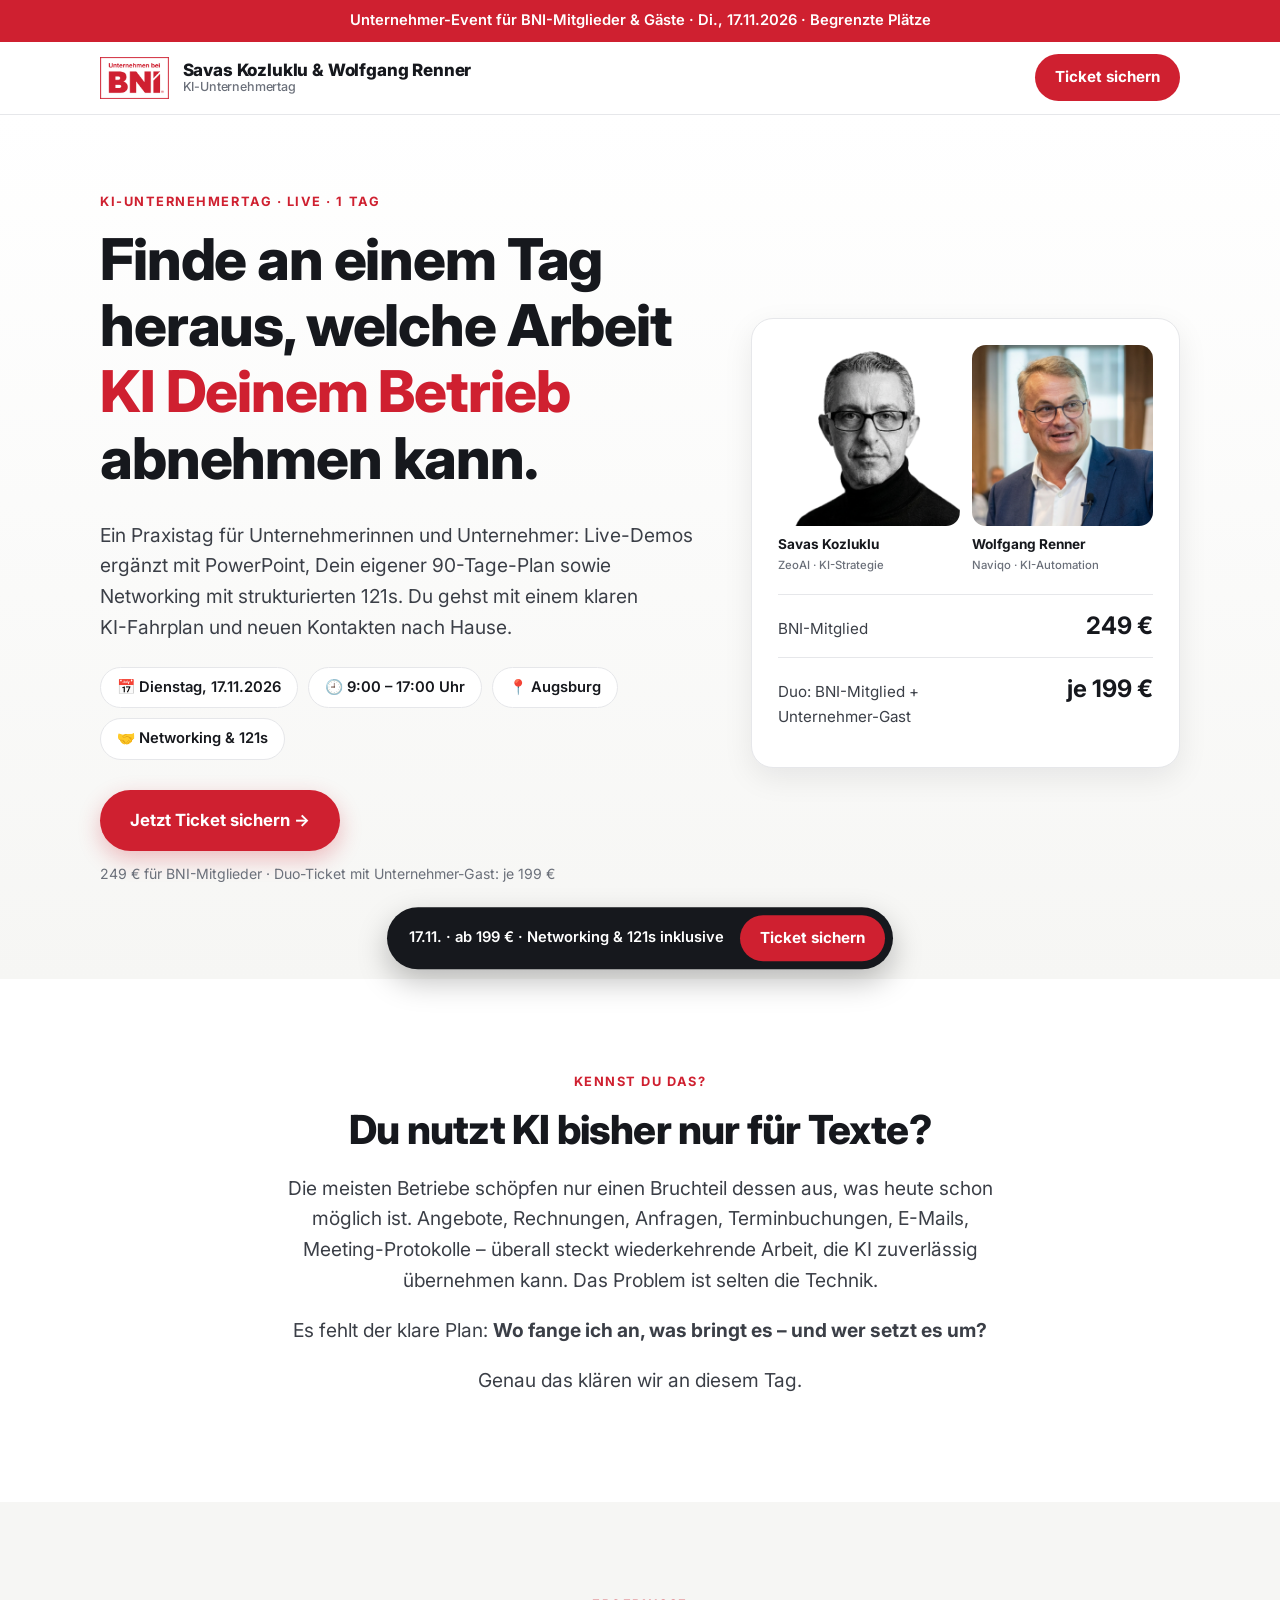
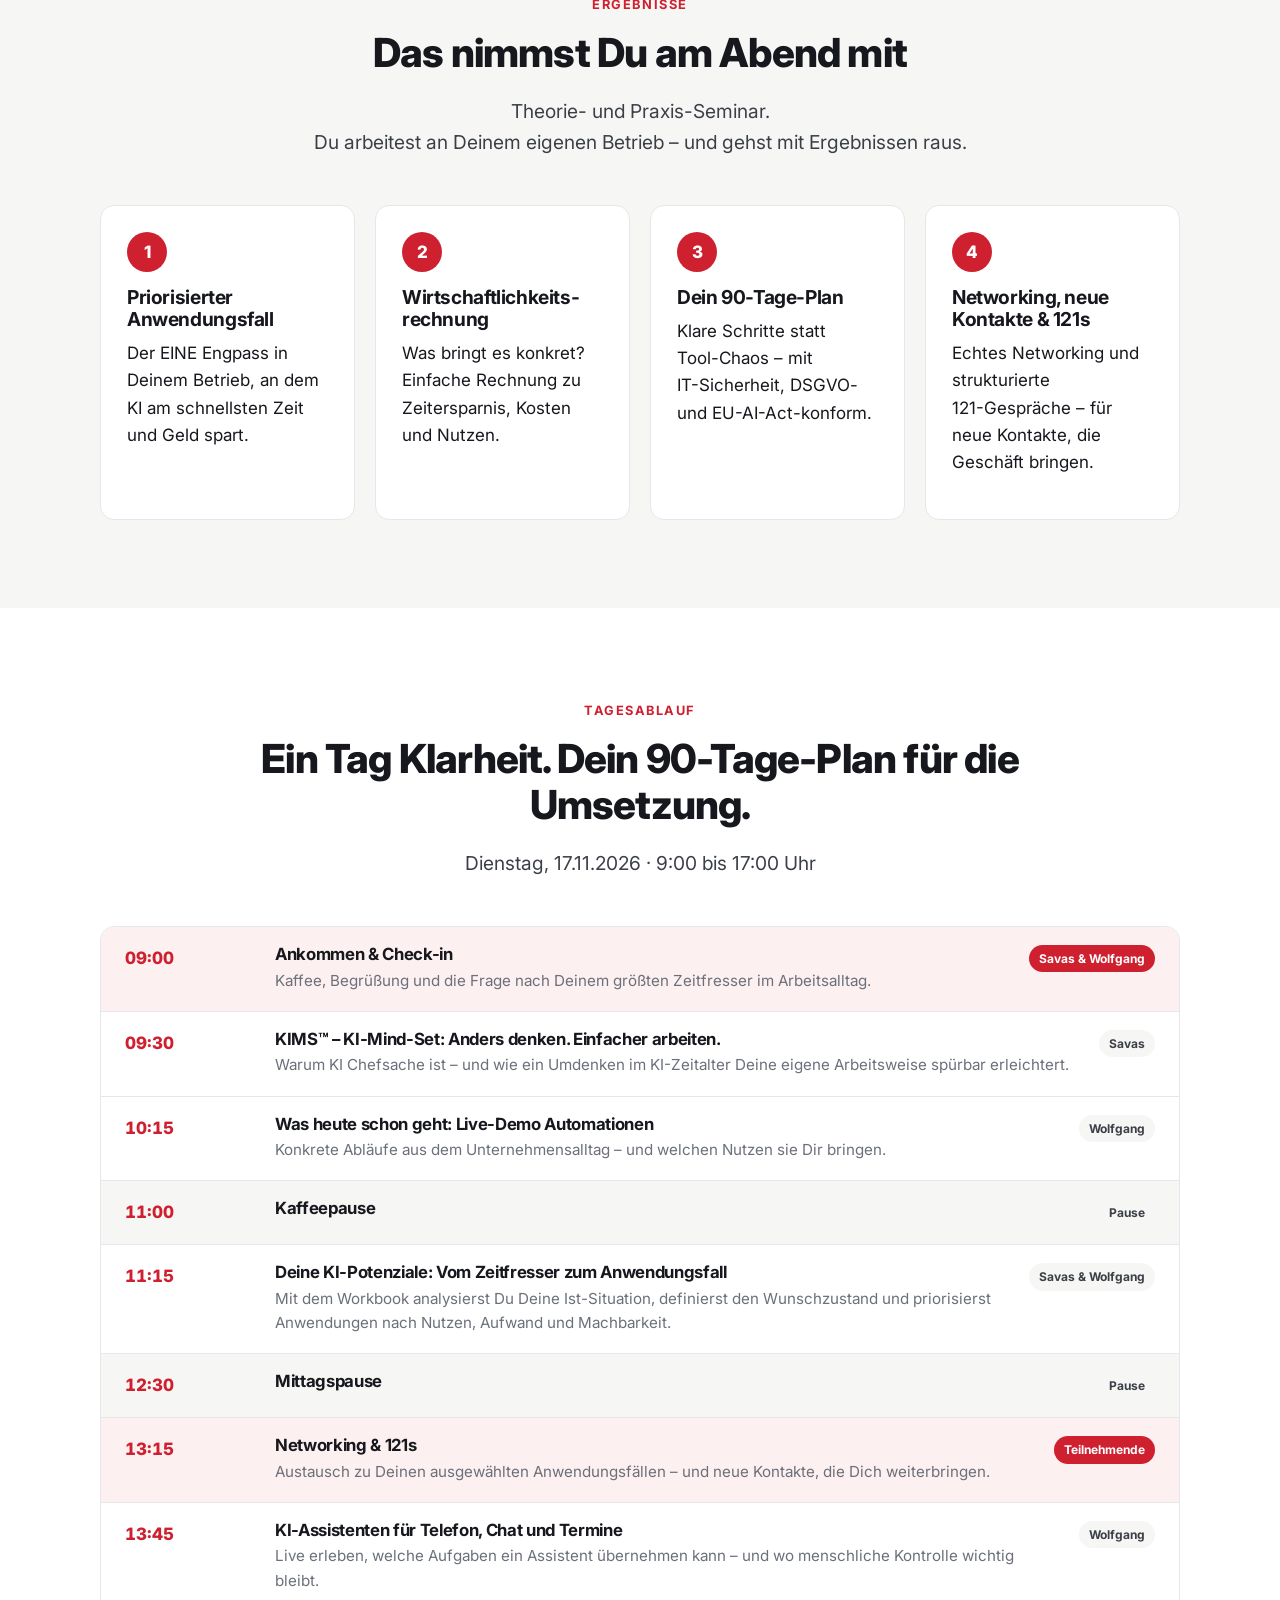
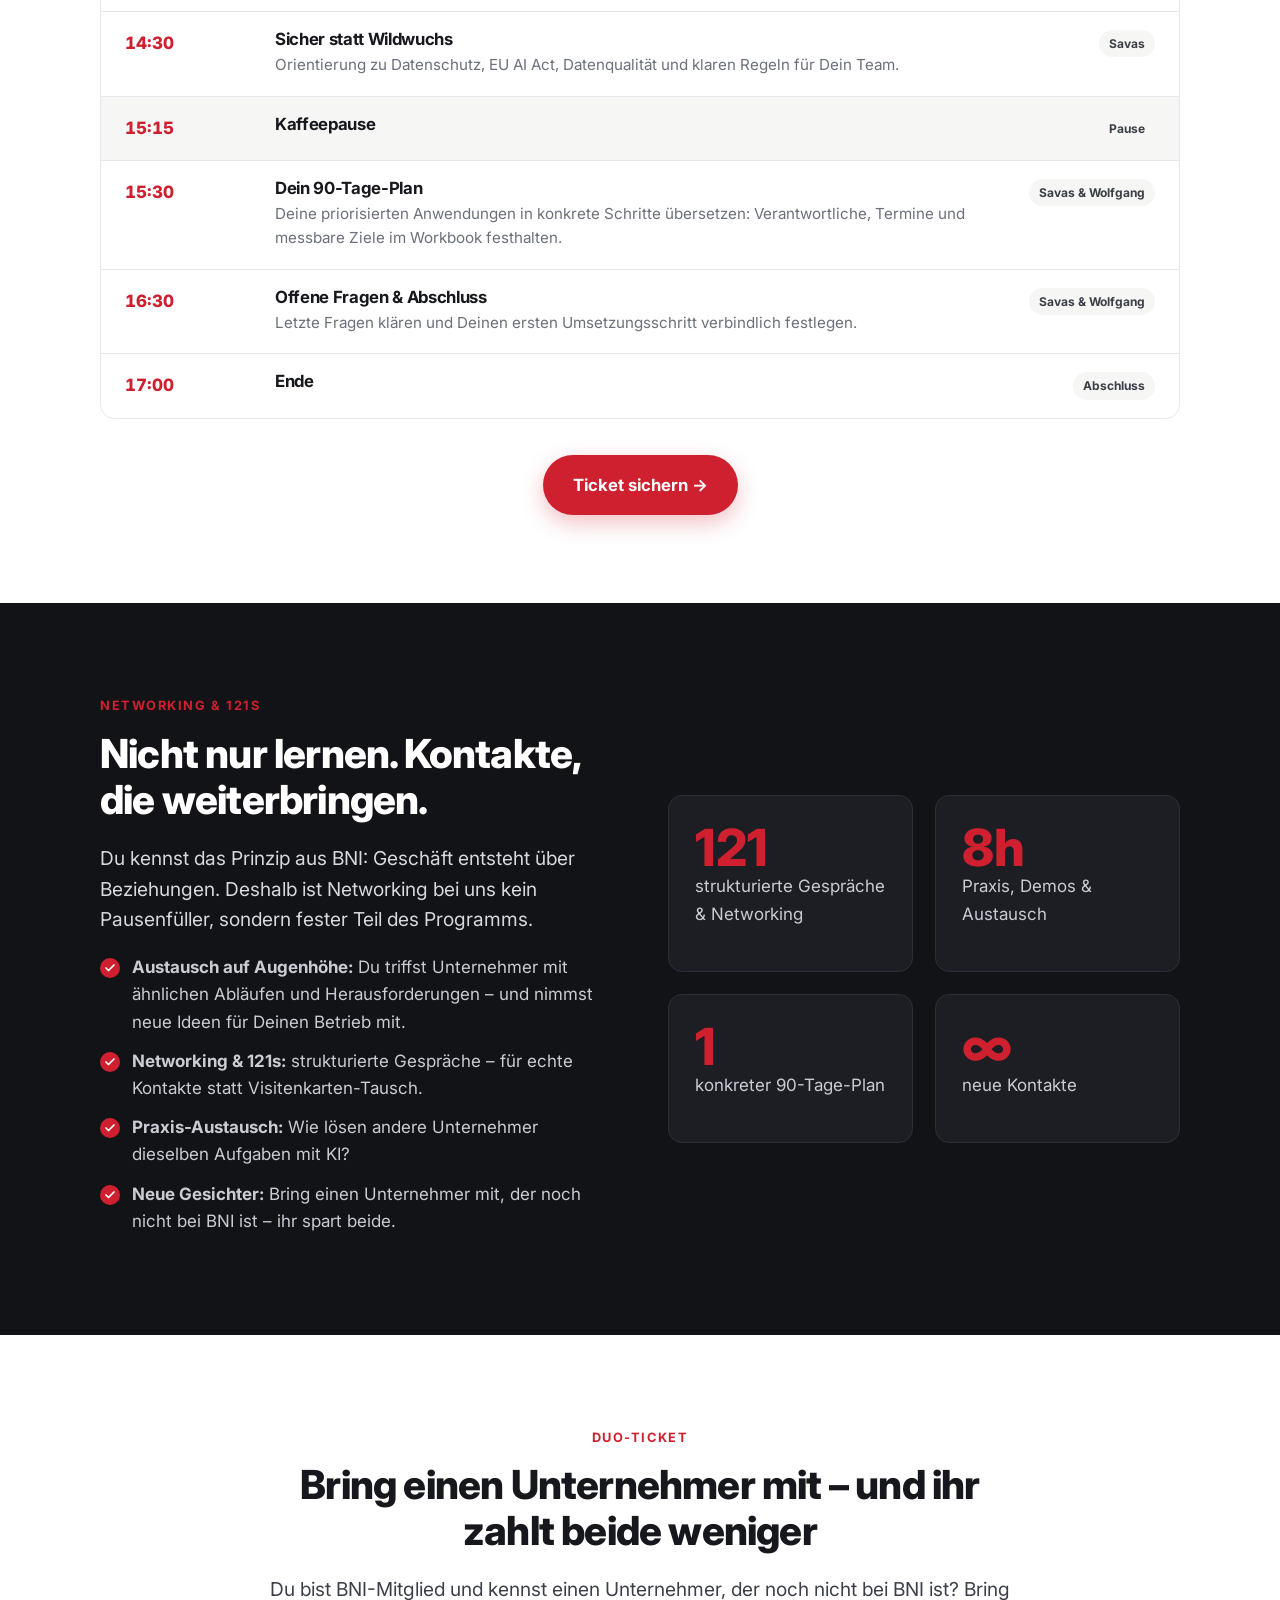
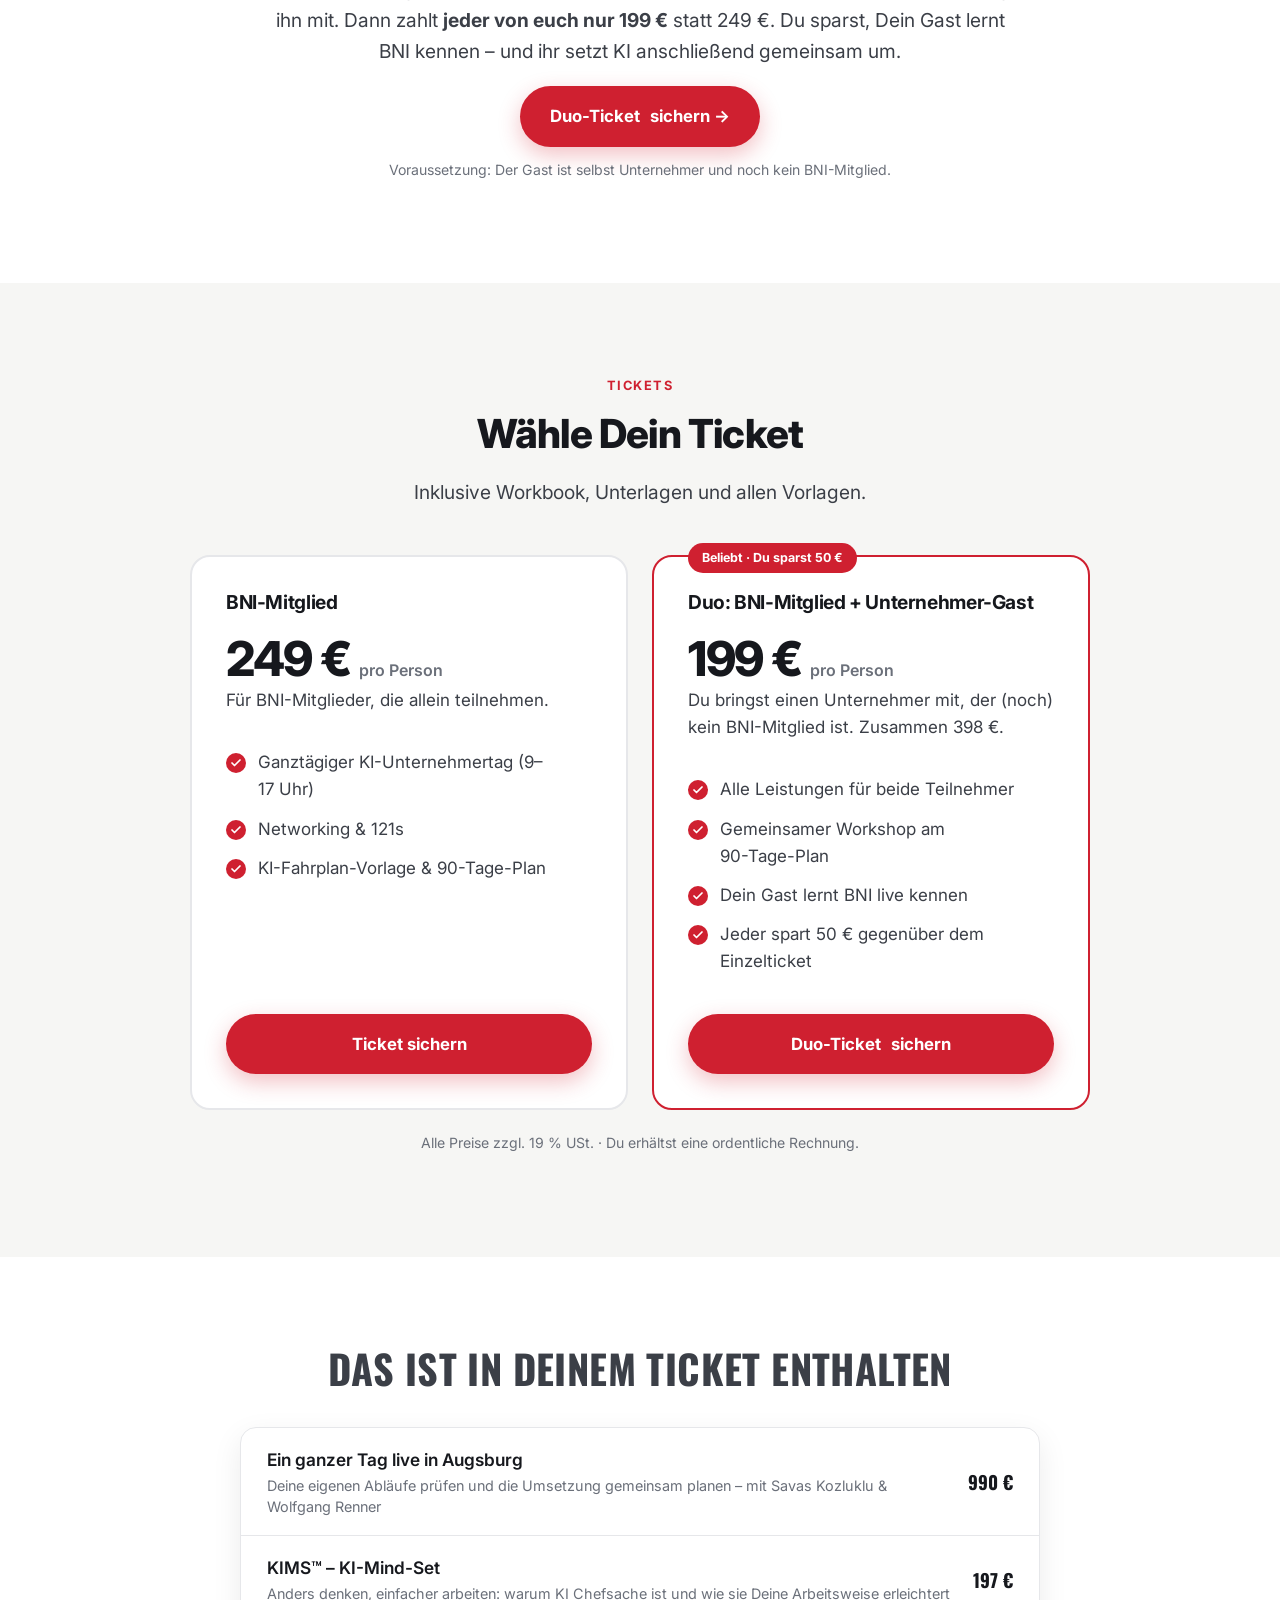
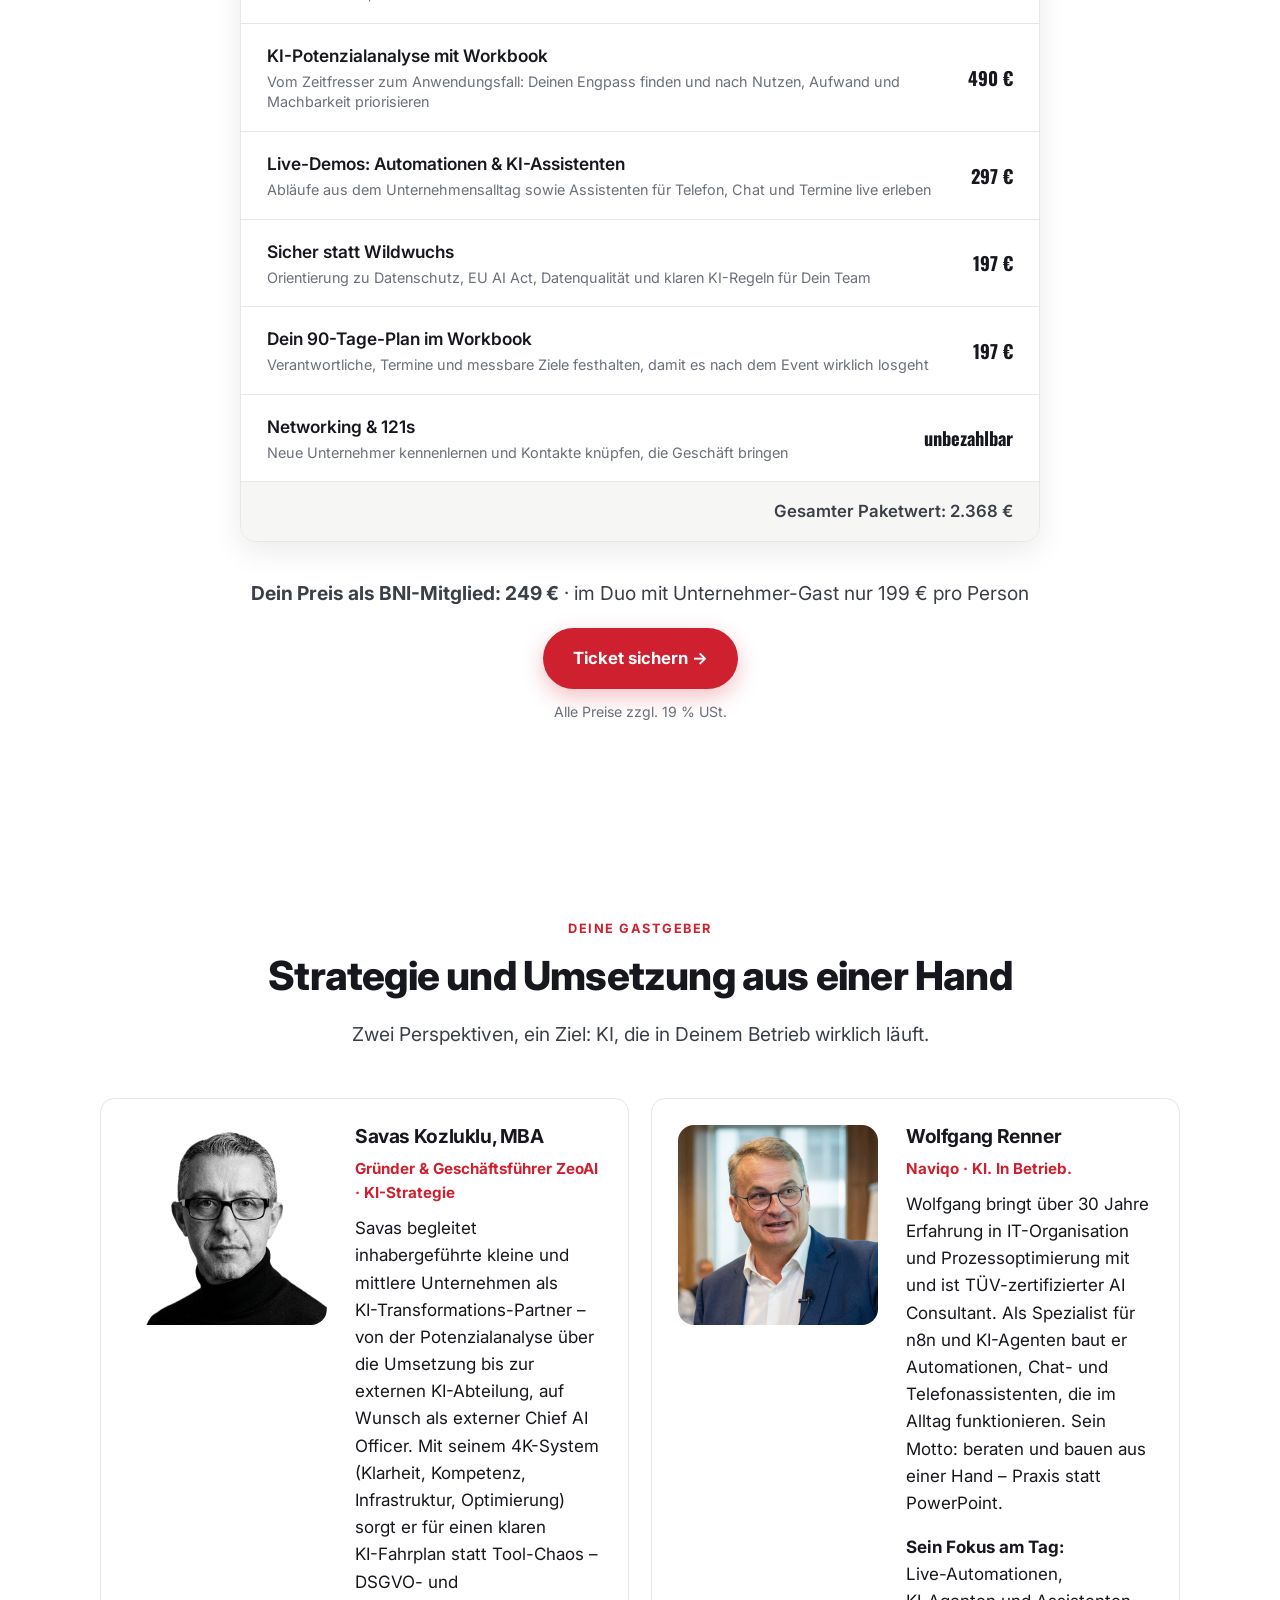
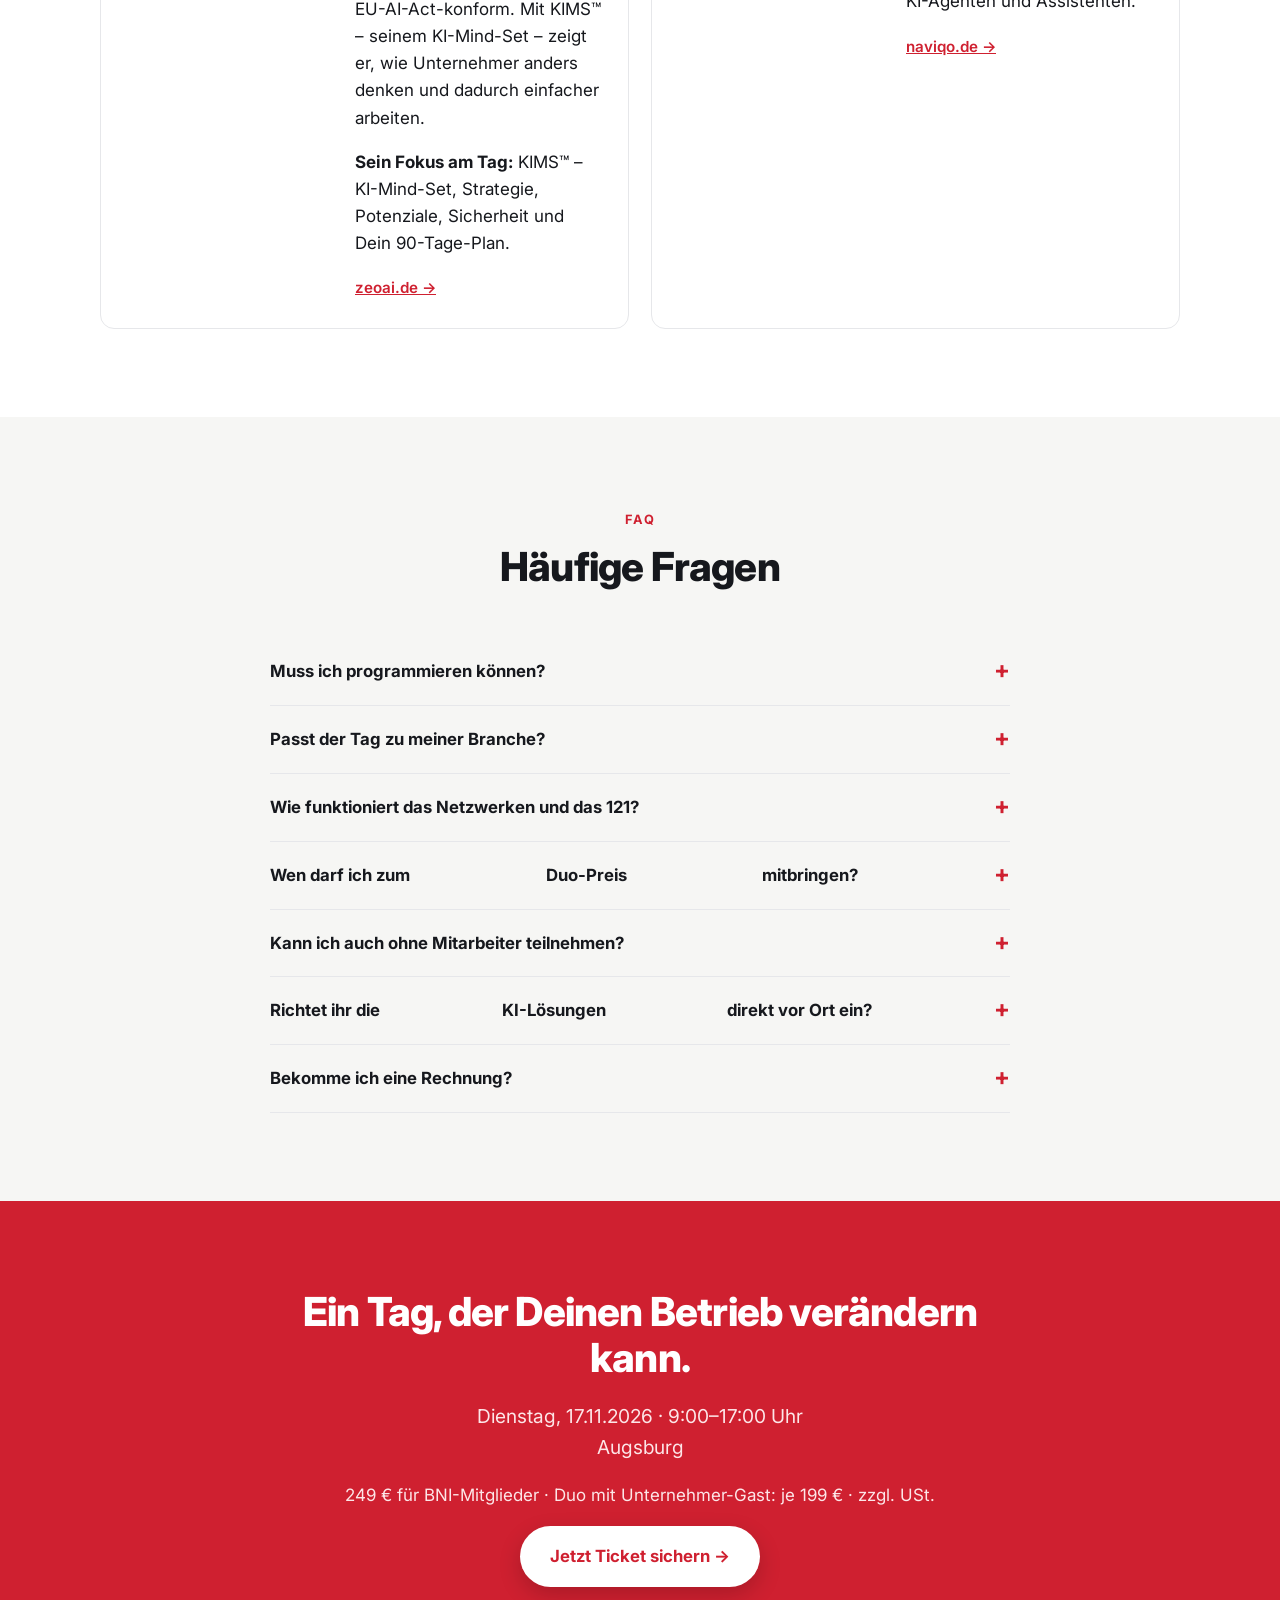
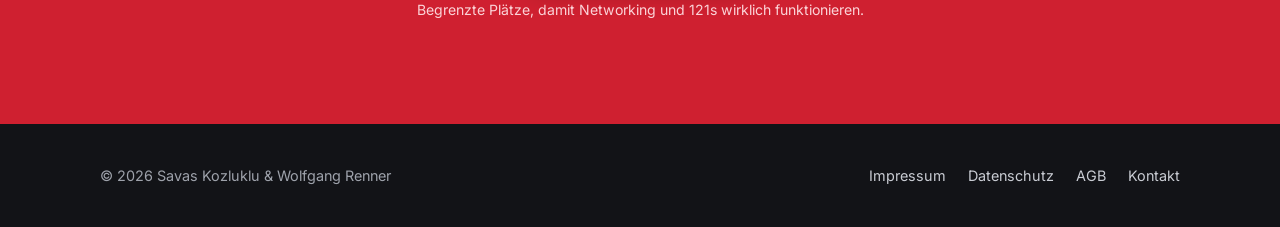
==== index.html @ 0ff13f28 "Ergebnis 1: der EINE Engpass Co-Authored-By: Claude Opus 5.5 <noreply@anthropic.com>" ====
<!DOCTYPE html>
<html lang="de">
<head>
  <meta charset="UTF-8">
  <meta name="viewport" content="width=device-width, initial-scale=1">
  <title>KI-Unternehmertag für BNI-Mitglieder · 17.11.2026</title>
  <meta name="description" content="Ein Tag, der zeigt, welche Arbeit KI Deinem Betrieb abnehmen kann – plus Networking und 121s. Mit Savas Kozluklu & Wolfgang Renner. Di., 17.11.2026, 9–17 Uhr.">
  <link rel="preconnect" href="https://fonts.googleapis.com">
  <link rel="preconnect" href="https://fonts.gstatic.com" crossorigin>
  <link href="https://fonts.googleapis.com/css2?family=Inter:wght@400;500;600;700;800&family=Oswald:wght@600;700&display=swap" rel="stylesheet">
  <link rel="stylesheet" href="styles.css">
</head>
<body>

  <div class="topbar"><span class="nw">Unternehmer-Event</span> für <span class="nw">BNI-Mitglieder</span> &amp; Gäste · Di., 17.11.2026 · Begrenzte Plätze</div>

  <header class="header">
    <div class="container">
      <a class="brand" href="#top">
        <img src="assets/bni-logo.png" alt="Unternehmen bei BNI">
        <span class="hosts">Savas Kozluklu &amp; Wolfgang Renner<small><span class="nw">KI-Unternehmertag</span></small></span>
      </a>
      <a class="btn" href="checkout.html">Ticket sichern</a>
    </div>
  </header>

  <main id="top">

    <!-- HERO -->
    <section class="hero">
      <div class="container hero-grid">
        <div>
          <span class="eyebrow"><span class="nw">KI-Unternehmertag</span> · Live · 1 Tag</span>
          <h1>Finde an einem Tag heraus, welche Arbeit <span>KI Deinem Betrieb</span> abnehmen kann.</h1>
          <p class="lead">Ein Praxistag für Unternehmerinnen und Unternehmer: <span class="nw">Live-Demos</span> ergänzt mit PowerPoint, Dein eigener <span class="nw">90-Tage-Plan</span> sowie Networking mit strukturierten 121s. Du gehst mit einem klaren <span class="nw">KI-Fahrplan</span> und neuen Kontakten nach Hause.</p>
          <ul class="facts">
            <li>📅 Dienstag, 17.11.2026</li>
            <li>🕘 9:00&nbsp;–&nbsp;17:00&nbsp;Uhr</li>
            <li>📍 Augsburg</li>
            <li>🤝 Networking &amp; 121s</li>
          </ul>
          <a class="btn" href="checkout.html">Jetzt Ticket sichern →</a>
          <p class="btn-note">249&nbsp;€ für <span class="nw">BNI-Mitglieder</span> · <span class="nw">Duo-Ticket</span> mit <span class="nw">Unternehmer-Gast</span>: je 199&nbsp;€</p>
        </div>

        <aside class="hero-card">
          <div class="host-pics">
            <figure>
              <img src="assets/savas-kozluklu.png" alt="Savas Kozluklu">
              <figcaption>Savas Kozluklu<small>ZeoAI · <span class="nw">KI-Strategie</span></small></figcaption>
            </figure>
            <figure>
              <img src="assets/wolfgang-renner.png" alt="Wolfgang Renner">
              <figcaption>Wolfgang Renner<small>Naviqo · <span class="nw">KI-Automation</span></small></figcaption>
            </figure>
          </div>
          <div class="price-line"><span><span class="nw">BNI-Mitglied</span></span><strong>249&nbsp;€</strong></div>
          <div class="price-line"><span>Duo: <span class="nw">BNI-Mitglied</span> + <span class="nw">Unternehmer-Gast</span></span><strong>je 199&nbsp;€</strong></div>
        </aside>
      </div>
    </section>

    <!-- PROBLEM / FÜR WEN -->
    <section>
      <div class="container narrow center">
        <span class="eyebrow">Kennst Du das?</span>
        <h2>Du nutzt KI bisher nur für Texte?</h2>
        <p class="lead">Die meisten Betriebe schöpfen nur einen Bruchteil dessen aus, was heute schon möglich ist. Angebote, Rechnungen, Anfragen, Terminbuchungen, <span class="nw">E-Mails</span>, <span class="nw">Meeting-Protokolle</span> – überall steckt wiederkehrende Arbeit, die KI zuverlässig übernehmen kann. Das Problem ist selten die Technik.</p>
        <p class="lead">Es fehlt der klare Plan: <strong>Wo fange ich an, was bringt es – und wer setzt es um?</strong></p>
        <p class="lead">Genau das klären wir an diesem Tag.</p>
      </div>
    </section>

    <!-- WAS DU MITNIMMST -->
    <section class="soft">
      <div class="container">
        <div class="section-head">
          <span class="eyebrow">Ergebnisse</span>
          <h2>Das nimmst Du am Abend mit</h2>
          <p class="lead">Theorie- und <span class="nw">Praxis-Seminar</span>.<br>Du arbeitest an Deinem eigenen Betrieb – und gehst mit Ergebnissen raus.</p>
        </div>
        <div class="grid-4">
          <div class="card">
            <div class="num">1</div>
            <h3>Priorisierter Anwendungsfall</h3>
            <p>Der EINE Engpass in Deinem Betrieb, an dem KI am schnellsten Zeit und Geld spart.</p>
          </div>
          <div class="card">
            <div class="num">2</div>
            <h3>Wirtschaftlichkeits&shy;rechnung</h3>
            <p>Was bringt es konkret? Einfache Rechnung zu Zeitersparnis, Kosten und Nutzen.</p>
          </div>
          <div class="card">
            <div class="num">3</div>
            <h3>Dein <span class="nw">90-Tage-Plan</span></h3>
            <p>Klare Schritte statt <span class="nw">Tool-Chaos</span> – mit <span class="nw">IT-Sicherheit</span>, DSGVO- und <span class="nw">EU-AI-Act-konform</span>.</p>
          </div>
          <div class="card">
            <div class="num">4</div>
            <h3>Networking, neue Kontakte &amp; 121s</h3>
            <p>Echtes Networking und strukturierte <span class="nw">121-Gespräche</span> – für neue Kontakte, die Geschäft bringen.</p>
          </div>
        </div>
      </div>
    </section>

    <!-- AGENDA -->
    <section id="agenda">
      <div class="container">
        <div class="section-head">
          <span class="eyebrow">Tagesablauf</span>
          <h2>Ein Tag Klarheit. Dein <span class="nw">90-Tage-Plan</span> für die Umsetzung.</h2>
          <p class="lead">Dienstag, 17.11.2026 · 9:00&nbsp;bis&nbsp;17:00&nbsp;Uhr</p>
        </div>
        <div class="agenda">
          <div class="agenda-row net">
            <time>09:00</time>
            <div><h3>Ankommen &amp; <span class="nw">Check-in</span></h3><p>Kaffee, Begrüßung und die Frage nach Deinem größten Zeitfresser im Arbeitsalltag.</p></div>
            <span class="tag red">Savas &amp; Wolfgang</span>
          </div>
          <div class="agenda-row">
            <time>09:30</time>
            <div><h3>KIMS™ – <span class="nw">KI-Mind-Set</span>: Anders denken. Einfacher arbeiten.</h3><p>Warum KI Chefsache ist – und wie ein Umdenken im <span class="nw">KI-Zeitalter</span> Deine eigene Arbeitsweise spürbar erleichtert.</p></div>
            <span class="tag">Savas</span>
          </div>
          <div class="agenda-row">
            <time>10:15</time>
            <div><h3>Was heute schon geht: <span class="nw">Live-Demo</span> Automationen</h3><p>Konkrete Abläufe aus dem Unternehmensalltag – und welchen Nutzen sie Dir bringen.</p></div>
            <span class="tag">Wolfgang</span>
          </div>
          <div class="agenda-row break">
            <time>11:00</time>
            <div><h3>Kaffeepause</h3></div>
            <span class="tag">Pause</span>
          </div>
          <div class="agenda-row">
            <time>11:15</time>
            <div><h3>Deine <span class="nw">KI-Potenziale</span>: Vom Zeitfresser zum Anwendungsfall</h3><p>Mit dem Workbook analysierst Du Deine <span class="nw">Ist-Situation</span>, definierst den Wunschzustand und priorisierst Anwendungen nach Nutzen, Aufwand und Machbarkeit.</p></div>
            <span class="tag">Savas &amp; Wolfgang</span>
          </div>
          <div class="agenda-row break">
            <time>12:30</time>
            <div><h3>Mittagspause</h3></div>
            <span class="tag">Pause</span>
          </div>
          <div class="agenda-row net">
            <time>13:15</time>
            <div><h3>Networking &amp; 121s</h3><p>Austausch zu Deinen ausgewählten Anwendungsfällen – und neue Kontakte, die Dich weiterbringen.</p></div>
            <span class="tag red">Teilnehmende</span>
          </div>
          <div class="agenda-row">
            <time>13:45</time>
            <div><h3><span class="nw">KI-Assistenten</span> für Telefon, Chat und Termine</h3><p>Live erleben, welche Aufgaben ein Assistent übernehmen kann – und wo menschliche Kontrolle wichtig bleibt.</p></div>
            <span class="tag">Wolfgang</span>
          </div>
          <div class="agenda-row">
            <time>14:30</time>
            <div><h3>Sicher statt Wildwuchs</h3><p>Orientierung zu Datenschutz, EU AI Act, Datenqualität und klaren Regeln für Dein Team.</p></div>
            <span class="tag">Savas</span>
          </div>
          <div class="agenda-row break">
            <time>15:15</time>
            <div><h3>Kaffeepause</h3></div>
            <span class="tag">Pause</span>
          </div>
          <div class="agenda-row">
            <time>15:30</time>
            <div><h3>Dein <span class="nw">90-Tage-Plan</span></h3><p>Deine priorisierten Anwendungen in konkrete Schritte übersetzen: Verantwortliche, Termine und messbare Ziele im Workbook festhalten.</p></div>
            <span class="tag">Savas &amp; Wolfgang</span>
          </div>
          <div class="agenda-row">
            <time>16:30</time>
            <div><h3>Offene Fragen &amp; Abschluss</h3><p>Letzte Fragen klären und Deinen ersten Umsetzungsschritt verbindlich festlegen.</p></div>
            <span class="tag">Savas &amp; Wolfgang</span>
          </div>
          <div class="agenda-row">
            <time>17:00</time>
            <div><h3>Ende</h3></div>
            <span class="tag">Abschluss</span>
          </div>
        </div>
        <div class="center" style="margin-top:36px">
          <a class="btn" href="checkout.html">Ticket sichern →</a>
        </div>
      </div>
    </section>

    <!-- NETWORKING -->
    <section class="dark">
      <div class="container split">
        <div>
          <span class="eyebrow">Networking &amp; 121s</span>
          <h2>Nicht nur lernen. Kontakte, die weiterbringen.</h2>
          <p class="lead">Du kennst das Prinzip aus BNI: Geschäft entsteht über Beziehungen. Deshalb ist Networking bei uns kein Pausenfüller, sondern fester Teil des Programms.</p>
          <ul class="check">
            <li><strong>Austausch auf Augenhöhe:</strong> Du triffst Unternehmer mit ähnlichen Abläufen und Herausforderungen – und nimmst neue Ideen für Deinen Betrieb mit.</li>
            <li><strong>Networking &amp; 121s:</strong> strukturierte Gespräche – für echte Kontakte statt <span class="nw">Visitenkarten-Tausch</span>.</li>
            <li><strong><span class="nw">Praxis-Austausch</span>:</strong> Wie lösen andere Unternehmer dieselben Aufgaben mit KI?</li>
            <li><strong>Neue Gesichter:</strong> Bring einen Unternehmer mit, der noch nicht bei BNI ist – ihr spart beide.</li>
          </ul>
        </div>
        <div class="grid-2">
          <div class="card"><div class="big-stat">121</div><p>strukturierte Gespräche &amp; Networking</p></div>
          <div class="card"><div class="big-stat">8h</div><p>Praxis, Demos &amp; Austausch</p></div>
          <div class="card"><div class="big-stat">1</div><p>konkreter <span class="nw">90-Tage-Plan</span></p></div>
          <div class="card"><div class="big-stat">∞</div><p>neue Kontakte</p></div>
        </div>
      </div>
    </section>

    <!-- PARTNER / DUO -->
    <section>
      <div class="container narrow center">
        <span class="eyebrow"><span class="nw">Duo-Ticket</span></span>
        <h2>Bring einen Unternehmer mit – und ihr zahlt beide weniger</h2>
        <p class="lead">Du bist <span class="nw">BNI-Mitglied</span> und kennst einen Unternehmer, der noch nicht bei BNI ist? Bring ihn mit. Dann zahlt <strong>jeder von euch nur 199&nbsp;€</strong> statt 249&nbsp;€. Du sparst, Dein Gast lernt BNI kennen – und ihr setzt KI anschließend gemeinsam um.</p>
        <a class="btn" href="checkout.html?ticket=duo"><span class="nw">Duo-Ticket</span> sichern →</a>
        <p class="btn-note">Voraussetzung: Der Gast ist selbst Unternehmer und noch kein <span class="nw">BNI-Mitglied</span>.</p>
      </div>
    </section>

    <!-- PREISE -->
    <section class="soft" id="preise">
      <div class="container">
        <div class="section-head">
          <span class="eyebrow">Tickets</span>
          <h2>Wähle Dein Ticket</h2>
          <p class="lead">Inklusive Workbook, Unterlagen und allen Vorlagen.</p>
        </div>
        <div class="pricing">
          <div class="plan">
            <h3><span class="nw">BNI-Mitglied</span></h3>
            <div class="amount">249&nbsp;€ <small>pro Person</small></div>
            <p>Für <span class="nw">BNI-Mitglieder</span>, die allein teilnehmen.</p>
            <ul class="check">
              <li>Ganztägiger <span class="nw">KI-Unternehmertag</span> (9–17&nbsp;Uhr)</li>
              <li>Networking &amp; 121s</li>
              <li><span class="nw">KI-Fahrplan-Vorlage</span> &amp; <span class="nw">90-Tage-Plan</span></li>
            </ul>
            <a class="btn btn-block" href="checkout.html?ticket=single">Ticket sichern</a>
          </div>
          <div class="plan featured">
            <span class="badge">Beliebt · Du sparst 50&nbsp;€</span>
            <h3>Duo: <span class="nw">BNI-Mitglied</span> + <span class="nw">Unternehmer-Gast</span></h3>
            <div class="amount">199&nbsp;€ <small>pro Person</small></div>
            <p>Du bringst einen Unternehmer mit, der (noch) kein <span class="nw">BNI-Mitglied</span> ist. Zusammen 398&nbsp;€.</p>
            <ul class="check">
              <li>Alle Leistungen für beide Teilnehmer</li>
              <li>Gemeinsamer Workshop am <span class="nw">90-Tage-Plan</span></li>
              <li>Dein Gast lernt BNI live kennen</li>
              <li>Jeder spart 50&nbsp;€ gegenüber dem Einzelticket</li>
            </ul>
            <a class="btn btn-block" href="checkout.html?ticket=duo"><span class="nw">Duo-Ticket</span> sichern</a>
          </div>
        </div>
        <p class="btn-note center" style="margin-top:22px">Alle Preise zzgl. 19&nbsp;% USt. · Du erhältst eine ordentliche Rechnung.</p>
      </div>
    </section>

    <!-- VALUE STACK -->
    <section>
      <div class="container">
        <h2 class="stack-title">Das ist in Deinem Ticket enthalten</h2>
        <div class="stack">
          <div class="stack-row">
            <div><strong>Ein ganzer Tag live in Augsburg</strong><small>Deine eigenen Abläufe prüfen und die Umsetzung gemeinsam planen – mit Savas Kozluklu &amp; Wolfgang Renner</small></div>
            <span class="val">990&nbsp;€</span>
          </div>
          <div class="stack-row">
            <div><strong>KIMS™ – <span class="nw">KI-Mind-Set</span></strong><small>Anders denken, einfacher arbeiten: warum KI Chefsache ist und wie sie Deine Arbeitsweise erleichtert</small></div>
            <span class="val">197&nbsp;€</span>
          </div>
          <div class="stack-row">
            <div><strong><span class="nw">KI-Potenzialanalyse</span> mit Workbook</strong><small>Vom Zeitfresser zum Anwendungsfall: Deinen Engpass finden und nach Nutzen, Aufwand und Machbarkeit priorisieren</small></div>
            <span class="val">490&nbsp;€</span>
          </div>
          <div class="stack-row">
            <div><strong><span class="nw">Live-Demos</span>: Automationen &amp; <span class="nw">KI-Assistenten</span></strong><small>Abläufe aus dem Unternehmensalltag sowie Assistenten für Telefon, Chat und Termine live erleben</small></div>
            <span class="val">297&nbsp;€</span>
          </div>
          <div class="stack-row">
            <div><strong>Sicher statt Wildwuchs</strong><small>Orientierung zu Datenschutz, EU AI Act, Datenqualität und klaren <span class="nw">KI-Regeln</span> für Dein Team</small></div>
            <span class="val">197&nbsp;€</span>
          </div>
          <div class="stack-row">
            <div><strong>Dein <span class="nw">90-Tage-Plan</span> im Workbook</strong><small>Verantwortliche, Termine und messbare Ziele festhalten, damit es nach dem Event wirklich losgeht</small></div>
            <span class="val">197&nbsp;€</span>
          </div>
          <div class="stack-row">
            <div><strong>Networking &amp; 121s</strong><small>Neue Unternehmer kennenlernen und Kontakte knüpfen, die Geschäft bringen</small></div>
            <span class="val">unbezahlbar</span>
          </div>
          <div class="stack-foot">Gesamter Paketwert: 2.368&nbsp;€</div>
        </div>
        <div class="center" style="margin-top:36px">
          <p class="lead"><strong>Dein Preis als <span class="nw">BNI-Mitglied</span>: 249&nbsp;€</strong> · im Duo mit <span class="nw">Unternehmer-Gast</span> nur 199&nbsp;€ pro Person</p>
          <a class="btn" href="checkout.html">Ticket sichern →</a>
          <p class="btn-note">Alle Preise zzgl. 19&nbsp;% USt.</p>
        </div>
      </div>
    </section>

    <!-- SPEAKER -->
    <section id="gastgeber">
      <div class="container">
        <div class="section-head">
          <span class="eyebrow">Deine Gastgeber</span>
          <h2>Strategie und Umsetzung aus einer Hand</h2>
          <p class="lead">Zwei Perspektiven, ein Ziel: KI, die in Deinem Betrieb wirklich läuft.</p>
        </div>
        <div class="grid-2">
          <div class="card speaker">
            <img src="assets/savas-kozluklu.png" alt="Savas Kozluklu">
            <div>
              <h3>Savas Kozluklu, MBA</h3>
              <div class="role">Gründer &amp; Geschäftsführer ZeoAI · <span class="nw">KI-Strategie</span></div>
              <p>Savas begleitet inhabergeführte kleine und mittlere Unternehmen als <span class="nw">KI-Transformations-Partner</span> – von der Potenzialanalyse über die Umsetzung bis zur externen <span class="nw">KI-Abteilung</span>, auf Wunsch als externer Chief AI Officer. Mit seinem <span class="nw">4K-System</span> (Klarheit, Kompetenz, Infrastruktur, Optimierung) sorgt er für einen klaren <span class="nw">KI-Fahrplan</span> statt <span class="nw">Tool-Chaos</span> – DSGVO- und <span class="nw">EU-AI-Act-konform</span>. Mit KIMS™ – seinem <span class="nw">KI-Mind-Set</span> – zeigt er, wie Unternehmer anders denken und dadurch einfacher arbeiten.</p>
              <p><strong>Sein Fokus am Tag:</strong> KIMS™ – <span class="nw">KI-Mind-Set</span>, Strategie, Potenziale, Sicherheit und Dein <span class="nw">90-Tage-Plan</span>.</p>
              <a href="https://zeoai.de/" target="_blank" rel="noopener">zeoai.de →</a>
            </div>
          </div>
          <div class="card speaker">
            <img src="assets/wolfgang-renner.png" alt="Wolfgang Renner">
            <div>
              <h3>Wolfgang Renner</h3>
              <div class="role">Naviqo · KI. In Betrieb.</div>
              <p>Wolfgang bringt über 30 Jahre Erfahrung in <span class="nw">IT-Organisation</span> und Prozessoptimierung mit und ist <span class="nw">TÜV-zertifizierter</span> AI Consultant. Als Spezialist für n8n und <span class="nw">KI-Agenten</span> baut er Automationen, Chat- und Telefonassistenten, die im Alltag funktionieren. Sein Motto: beraten und bauen aus einer Hand – Praxis statt PowerPoint.</p>
              <p><strong>Sein Fokus am Tag:</strong> <span class="nw">Live-Automationen</span>, <span class="nw">KI-Agenten</span> und Assistenten.</p>
              <a href="https://naviqo.de/" target="_blank" rel="noopener">naviqo.de →</a>
            </div>
          </div>
        </div>
      </div>
    </section>

    <!-- FAQ -->
    <section class="soft" id="faq">
      <div class="container narrow">
        <div class="section-head">
          <span class="eyebrow">FAQ</span>
          <h2>Häufige Fragen</h2>
        </div>
        <div class="faq">
          <details>
            <summary>Muss ich programmieren können?</summary>
            <p>Nein. Alles wird so erklärt und gezeigt, dass Du es als Unternehmer verstehst und bewerten kannst. Technisches Vorwissen ist nicht nötig.</p>
          </details>
          <details>
            <summary>Passt der Tag zu meiner Branche?</summary>
            <p>Entscheidend ist nicht die Branche, sondern ob es in Deinem Betrieb wiederkehrende Aufgaben gibt – Angebote, Anfragen, Rechnungen, <span class="nw">E-Mails</span>, Termine. Das ist praktisch überall der Fall. Und beim Networking profitierst Du gerade von unterschiedlichen Branchen.</p>
          </details>
          <details>
            <summary>Wie funktioniert das Netzwerken und das 121?</summary>
            <p>Nach der Mittagspause gibt es einen festen <span class="nw">Networking-Block</span>: Du tauschst Dich mit anderen Teilnehmenden zu Euren ausgewählten Anwendungsfällen aus – in strukturierten Einzelgesprächen, wie Du es von BNI kennst. So entstehen Kontakte mit echtem Mehrwert.</p>
          </details>
          <details>
            <summary>Wen darf ich zum <span class="nw">Duo-Preis</span> mitbringen?</summary>
            <p>Einen Unternehmer bzw. eine Unternehmerin, der oder die noch kein <span class="nw">BNI-Mitglied</span> ist. Dann zahlt ihr beide je 199&nbsp;€ statt 249&nbsp;€.</p>
          </details>
          <details>
            <summary>Kann ich auch ohne Mitarbeiter teilnehmen?</summary>
            <p>Ja. Auch Selbstständige und <span class="nw">Solo-Unternehmer</span> profitieren – gerade dort bringt jede gesparte Stunde besonders viel.</p>
          </details>
          <details>
            <summary>Richtet ihr die <span class="nw">KI-Lösungen</span> direkt vor Ort ein?</summary>
            <p>Nein, am Tag selbst geht es um Klarheit, Priorisierung und Deinen Plan. Wenn Du danach Unterstützung bei der Umsetzung möchtest, sprich uns an – das ist eine separate Leistung.</p>
          </details>
          <details>
            <summary>Bekomme ich eine Rechnung?</summary>
            <p>Ja, Du erhältst direkt nach der Buchung eine ordentliche Rechnung auf Dein Unternehmen mit ausgewiesener Umsatzsteuer.</p>
          </details>
        </div>
      </div>
    </section>

    <!-- FINAL CTA -->
    <section class="final">
      <div class="container narrow center">
        <h2>Ein Tag, der Deinen Betrieb verändern kann.</h2>
        <p class="lead" style="color:#fde6e8">Dienstag, 17.11.2026 · 9:00–17:00&nbsp;Uhr<br>Augsburg</p>
        <p>249&nbsp;€ für <span class="nw">BNI-Mitglieder</span> · Duo mit <span class="nw">Unternehmer-Gast</span>: je 199&nbsp;€ · zzgl. USt.</p>
        <a class="btn" href="checkout.html">Jetzt Ticket sichern →</a>
        <p class="btn-note">Begrenzte Plätze, damit Networking und 121s wirklich funktionieren.</p>
      </div>
    </section>

  </main>

  <div class="sticky-cta" id="stickyCta">
    <span>17.11. · ab 199&nbsp;€ · Networking &amp; 121s inklusive</span>
    <a class="btn" href="checkout.html">Ticket sichern</a>
  </div>

  <footer class="footer">
    <div class="container">
      <span>© 2026 Savas Kozluklu &amp; Wolfgang Renner</span>
      <nav>
        <a href="#">Impressum</a>
        <a href="#">Datenschutz</a>
        <a href="#">AGB</a>
        <a href="#">Kontakt</a>
      </nav>
    </div>
  </footer>

  <script>
    // Sticky-CTA einblenden, sobald der Hero verlassen wurde
    const sticky = document.getElementById('stickyCta');
    const hero = document.querySelector('.hero');
    new IntersectionObserver(([e]) => sticky.classList.toggle('show', !e.isIntersecting)).observe(hero);
  </script>
</body>
</html>
---- styles.css ----
:root {
  --red: #cf2030;
  --red-dark: #a8141f;
  --ink: #16181d;
  --ink-2: #3b3f47;
  --muted: #6b707a;
  --line: #e6e7ea;
  --bg: #ffffff;
  --bg-soft: #f6f6f4;
  --bg-dark: #121317;
  --radius: 14px;
  --shadow: 0 10px 30px rgba(18, 19, 23, .08);
  --max: 1120px;
}

* { box-sizing: border-box; }
html { scroll-behavior: smooth; }
body {
  margin: 0;
  font-family: "Inter", system-ui, -apple-system, "Segoe UI", Roboto, sans-serif;
  color: var(--ink);
  background: var(--bg);
  line-height: 1.6;
  font-size: 17px;
  -webkit-font-smoothing: antialiased;
}
img { max-width: 100%; display: block; }
a { color: var(--red); }
h1, h2, h3 { line-height: 1.15; letter-spacing: -.02em; margin: 0 0 .5em; }
h1 { font-size: clamp(2.1rem, 5vw, 3.6rem); font-weight: 800; }
h2 { font-size: clamp(1.7rem, 3.4vw, 2.5rem); font-weight: 800; }
h3 { font-size: 1.2rem; font-weight: 700; }
p { margin: 0 0 1em; }

.container { width: 100%; max-width: var(--max); margin: 0 auto; padding: 0 20px; }
.narrow { max-width: 780px; }
section { padding: 88px 0; }
.soft { background: var(--bg-soft); }
.dark { background: var(--bg-dark); color: #fff; }
.dark p, .dark li { color: #c9ccd3; }
.center { text-align: center; }
.eyebrow {
  display: inline-block; font-size: .8rem; font-weight: 700; letter-spacing: .12em;
  text-transform: uppercase; color: var(--red); margin-bottom: 14px;
}
.lead { font-size: 1.2rem; color: var(--ink-2); }
.dark .lead { color: #d7d9de; }

/* Buttons */
.btn {
  display: inline-flex; align-items: center; justify-content: center; gap: 10px;
  background: var(--red); color: #fff; text-decoration: none; font-weight: 700;
  padding: 17px 30px; border-radius: 999px; border: 0; cursor: pointer;
  font-size: 1.05rem; font-family: inherit;
  box-shadow: 0 8px 22px rgba(207, 32, 48, .28);
  transition: transform .15s ease, background .15s ease;
}
.btn:hover { background: var(--red-dark); transform: translateY(-1px); }
.btn-ghost { background: transparent; color: var(--ink); box-shadow: none; border: 2px solid var(--line); }
.btn-ghost:hover { background: var(--bg-soft); }
.btn-block { width: 100%; }
.btn-note { font-size: .88rem; color: var(--muted); margin-top: 12px; }
.dark .btn-note { color: #9ea2ab; }

/* Topbar */
.topbar { background: var(--red); color: #fff; text-align: center; font-size: .92rem; font-weight: 600; padding: 9px 16px; }
.header { border-bottom: 1px solid var(--line); background: #fff; position: sticky; top: 0; z-index: 20; }
.header .container { display: flex; align-items: center; justify-content: space-between; gap: 16px; height: 72px; }
.brand { display: flex; align-items: center; gap: 14px; text-decoration: none; color: var(--ink); }
.brand img { height: 42px; width: auto; }
.brand .hosts { font-weight: 800; letter-spacing: -.01em; line-height: 1.2; }
.brand .hosts small { display: block; font-weight: 500; color: var(--muted); font-size: .78rem; }
.header .btn { padding: 11px 20px; font-size: .95rem; box-shadow: none; }

/* Hero */
.hero { padding: 72px 0 80px; background: linear-gradient(180deg, #fff 0%, var(--bg-soft) 100%); }
.hero-grid { display: grid; grid-template-columns: 1.25fr .9fr; gap: 56px; align-items: center; }
.hero h1 span { color: var(--red); }
.facts { display: flex; flex-wrap: wrap; gap: 10px; margin: 24px 0 30px; padding: 0; list-style: none; }
.facts li {
  background: #fff; border: 1px solid var(--line); border-radius: 999px;
  padding: 8px 16px; font-size: .92rem; font-weight: 600;
}
.hero-card { background: #fff; border-radius: 22px; box-shadow: var(--shadow); padding: 26px; border: 1px solid var(--line); }
.host-pics { display: grid; grid-template-columns: 1fr 1fr; gap: 12px; margin-bottom: 20px; }
.host-pics figure { margin: 0; }
.host-pics img { aspect-ratio: 1; object-fit: cover; border-radius: 14px; width: 100%; }
.host-pics figcaption { font-size: .85rem; font-weight: 700; margin-top: 8px; }
.host-pics figcaption small { display: block; font-weight: 500; color: var(--muted); }
.price-line { display: flex; justify-content: space-between; align-items: baseline; padding: 12px 0; border-top: 1px solid var(--line); gap: 12px; }
.price-line strong { font-size: 1.5rem; white-space: nowrap; }
.price-line span { font-size: .95rem; color: var(--ink-2); }

/* Cards / grids */
.grid-2 { display: grid; grid-template-columns: repeat(2, 1fr); gap: 22px; }
.grid-3 { display: grid; grid-template-columns: repeat(3, 1fr); gap: 22px; }
.grid-4 { display: grid; grid-template-columns: repeat(4, 1fr); gap: 20px; }
.card { background: #fff; border: 1px solid var(--line); border-radius: var(--radius); padding: 26px; }
.dark .card { background: #1c1e24; border-color: #2c2f37; }
.num {
  width: 40px; height: 40px; border-radius: 50%; background: var(--red); color: #fff;
  display: grid; place-items: center; font-weight: 800; margin-bottom: 14px;
}
.check { list-style: none; padding: 0; margin: 0; }
.check li { position: relative; padding-left: 32px; margin-bottom: 12px; }
.check li::before {
  content: ""; position: absolute; left: 0; top: 4px; width: 20px; height: 20px; border-radius: 50%;
  background: var(--red) url("data:image/svg+xml,%3Csvg xmlns='http://www.w3.org/2000/svg' viewBox='0 0 24 24' fill='none' stroke='white' stroke-width='3.5' stroke-linecap='round' stroke-linejoin='round'%3E%3Cpolyline points='20 6 9 17 4 12'/%3E%3C/svg%3E") center/12px no-repeat;
}
.section-head { max-width: 760px; margin: 0 auto 48px; text-align: center; }

/* Agenda */
.agenda { border: 1px solid var(--line); border-radius: var(--radius); overflow: hidden; background: #fff; }
.agenda-row { display: grid; grid-template-columns: 130px 1fr auto; gap: 20px; padding: 18px 24px; border-bottom: 1px solid var(--line); align-items: start; }
.agenda-row:last-child { border-bottom: 0; }
.agenda-row time { font-weight: 800; color: var(--red); font-variant-numeric: tabular-nums; }
.agenda-row h3 { margin: 0 0 4px; font-size: 1.05rem; }
.agenda-row p { margin: 0; color: var(--muted); font-size: .95rem; }
.agenda-row.break { background: var(--bg-soft); }
.agenda-row.net { background: #fdf0f1; }
.tag { font-size: .75rem; font-weight: 700; padding: 4px 10px; border-radius: 999px; background: var(--bg-soft); color: var(--ink-2); white-space: nowrap; }
.tag.red { background: var(--red); color: #fff; }

/* Networking highlight */
.split { display: grid; grid-template-columns: 1fr 1fr; gap: 56px; align-items: center; }
.big-stat { font-size: 3.2rem; font-weight: 800; color: var(--red); line-height: 1; }

/* Pricing */
.pricing { display: grid; grid-template-columns: 1fr 1fr; gap: 24px; max-width: 900px; margin: 0 auto; }
.plan { background: #fff; color: var(--ink); border-radius: 20px; padding: 34px; border: 2px solid var(--line); display: flex; flex-direction: column; }
.plan.featured { border-color: var(--red); position: relative; }
.plan .badge { position: absolute; top: -14px; left: 34px; background: var(--red); color: #fff; font-size: .78rem; font-weight: 700; padding: 5px 14px; border-radius: 999px; }
.plan .amount { font-size: 3rem; font-weight: 800; letter-spacing: -.03em; line-height: 1; margin: 12px 0 4px; }
.plan .amount small { font-size: 1rem; font-weight: 600; color: var(--muted); letter-spacing: 0; }
.plan p, .plan li { color: var(--ink-2) !important; }
.plan .check { margin: 18px 0 26px; flex: 1; }

/* Value stack */
.stack-title {
  font-family: "Oswald", "Inter", sans-serif; font-weight: 700; text-transform: uppercase;
  letter-spacing: .01em; text-align: center; color: var(--ink-2); margin-bottom: 36px;
}
.stack { background: #fff; border-radius: 16px; border: 1px solid var(--line); box-shadow: var(--shadow); max-width: 800px; margin: 0 auto; overflow: hidden; }
.stack-row { display: flex; justify-content: space-between; align-items: center; gap: 20px; padding: 18px 26px; border-bottom: 1px solid var(--line); }
.stack-row > div { min-width: 0; }
.stack-row strong { display: block; font-weight: 600; font-size: 1.08rem; }
.stack-row small { display: block; color: var(--muted); font-size: .9rem; margin-top: 2px; line-height: 1.45; }
.stack-row .val { font-family: "Oswald", "Inter", sans-serif; font-weight: 700; font-size: 1.15rem; white-space: nowrap; color: var(--ink); }
.stack-foot { background: var(--bg-soft); text-align: right; padding: 16px 26px; font-size: 1.05rem; font-weight: 600; color: var(--ink-2); }
@media (max-width: 640px) {
  .stack-row { padding: 16px 18px; align-items: flex-start; }
  .stack-foot { padding: 14px 18px; }
}

/* Guarantee */
.guarantee { display: grid; grid-template-columns: 140px 1fr; gap: 32px; align-items: center; max-width: 860px; margin: 0 auto; }
.seal {
  width: 140px; height: 140px; border-radius: 50%; border: 4px solid var(--red); color: var(--red);
  display: grid; place-items: center; text-align: center; font-weight: 800; font-size: .9rem; line-height: 1.2; padding: 16px;
}

/* Speakers */
.speaker { display: grid; grid-template-columns: 200px 1fr; gap: 28px; align-items: start; }
.speaker img { border-radius: 16px; aspect-ratio: 1; object-fit: cover; width: 100%; }
.speaker .role { color: var(--red); font-weight: 700; font-size: .95rem; margin-bottom: 10px; }
.speaker a { font-weight: 600; font-size: .95rem; }

/* FAQ */
.faq details { border-bottom: 1px solid var(--line); padding: 20px 0; }
.faq summary { font-weight: 700; cursor: pointer; list-style: none; display: flex; justify-content: space-between; gap: 16px; font-size: 1.05rem; }
.faq summary::-webkit-details-marker { display: none; }
.faq summary::after { content: "+"; color: var(--red); font-size: 1.5rem; line-height: 1; transition: transform .2s; }
.faq details[open] summary::after { transform: rotate(45deg); }
.faq details p { margin: 12px 0 0; color: var(--ink-2); }

/* Final CTA */
.final { background: var(--red); color: #fff; }
.final p, .final li { color: #fde6e8; }
.final .btn { background: #fff; color: var(--red); box-shadow: 0 8px 22px rgba(0, 0, 0, .18); }
.final .btn:hover { background: #fff5f5; }
.final .btn-note { color: #fbd3d7; }

/* Sticky CTA */
.sticky-cta {
  position: fixed; left: 50%; bottom: 18px; transform: translate(-50%, 140%); z-index: 30;
  background: var(--ink); color: #fff; border-radius: 999px; padding: 8px 8px 8px 22px;
  display: flex; align-items: center; gap: 16px; box-shadow: 0 12px 30px rgba(0, 0, 0, .25);
  transition: transform .3s ease; width: max-content; max-width: calc(100% - 32px);
}
.sticky-cta.show { transform: translate(-50%, 0); }
.sticky-cta span { font-size: .92rem; font-weight: 600; }
.sticky-cta .btn { padding: 11px 20px; font-size: .95rem; box-shadow: none; }

/* Footer */
.footer { background: var(--bg-dark); color: #9ea2ab; padding: 40px 0; font-size: .9rem; }
.footer .container { display: flex; justify-content: space-between; flex-wrap: wrap; gap: 16px; }
.footer a { color: #c9ccd3; text-decoration: none; margin-left: 18px; }
.footer a:first-child { margin-left: 0; }

/* Responsive */
@media (max-width: 920px) {
  .hero-grid, .split, .pricing, .grid-2 { grid-template-columns: 1fr; }
  .grid-3 { grid-template-columns: 1fr; }
  .grid-4 { grid-template-columns: 1fr 1fr; }
  .hero-grid { gap: 36px; }
}
@media (max-width: 640px) {
  body { font-size: 16px; }
  section { padding: 64px 0; }
  .container { padding: 0 16px; }
  .grid-4 { grid-template-columns: 1fr; }
  .brand .hosts small { display: none; }
  .brand img { height: 34px; }
  .header .btn { display: none; }
  .agenda-row { grid-template-columns: 1fr; gap: 6px; padding: 16px 18px; }
  .agenda-row .tag { justify-self: start; }
  .speaker { grid-template-columns: 1fr; }
  .speaker img { max-width: 220px; }
  .guarantee { grid-template-columns: 1fr; justify-items: center; text-align: center; }
  .sticky-cta span { display: none; }
  .sticky-cta { padding: 6px; }
  .footer a { margin: 0 14px 0 0; }
}

/* Bindestrich-Wörter nicht am Bindestrich umbrechen */
.nw { white-space: nowrap; }
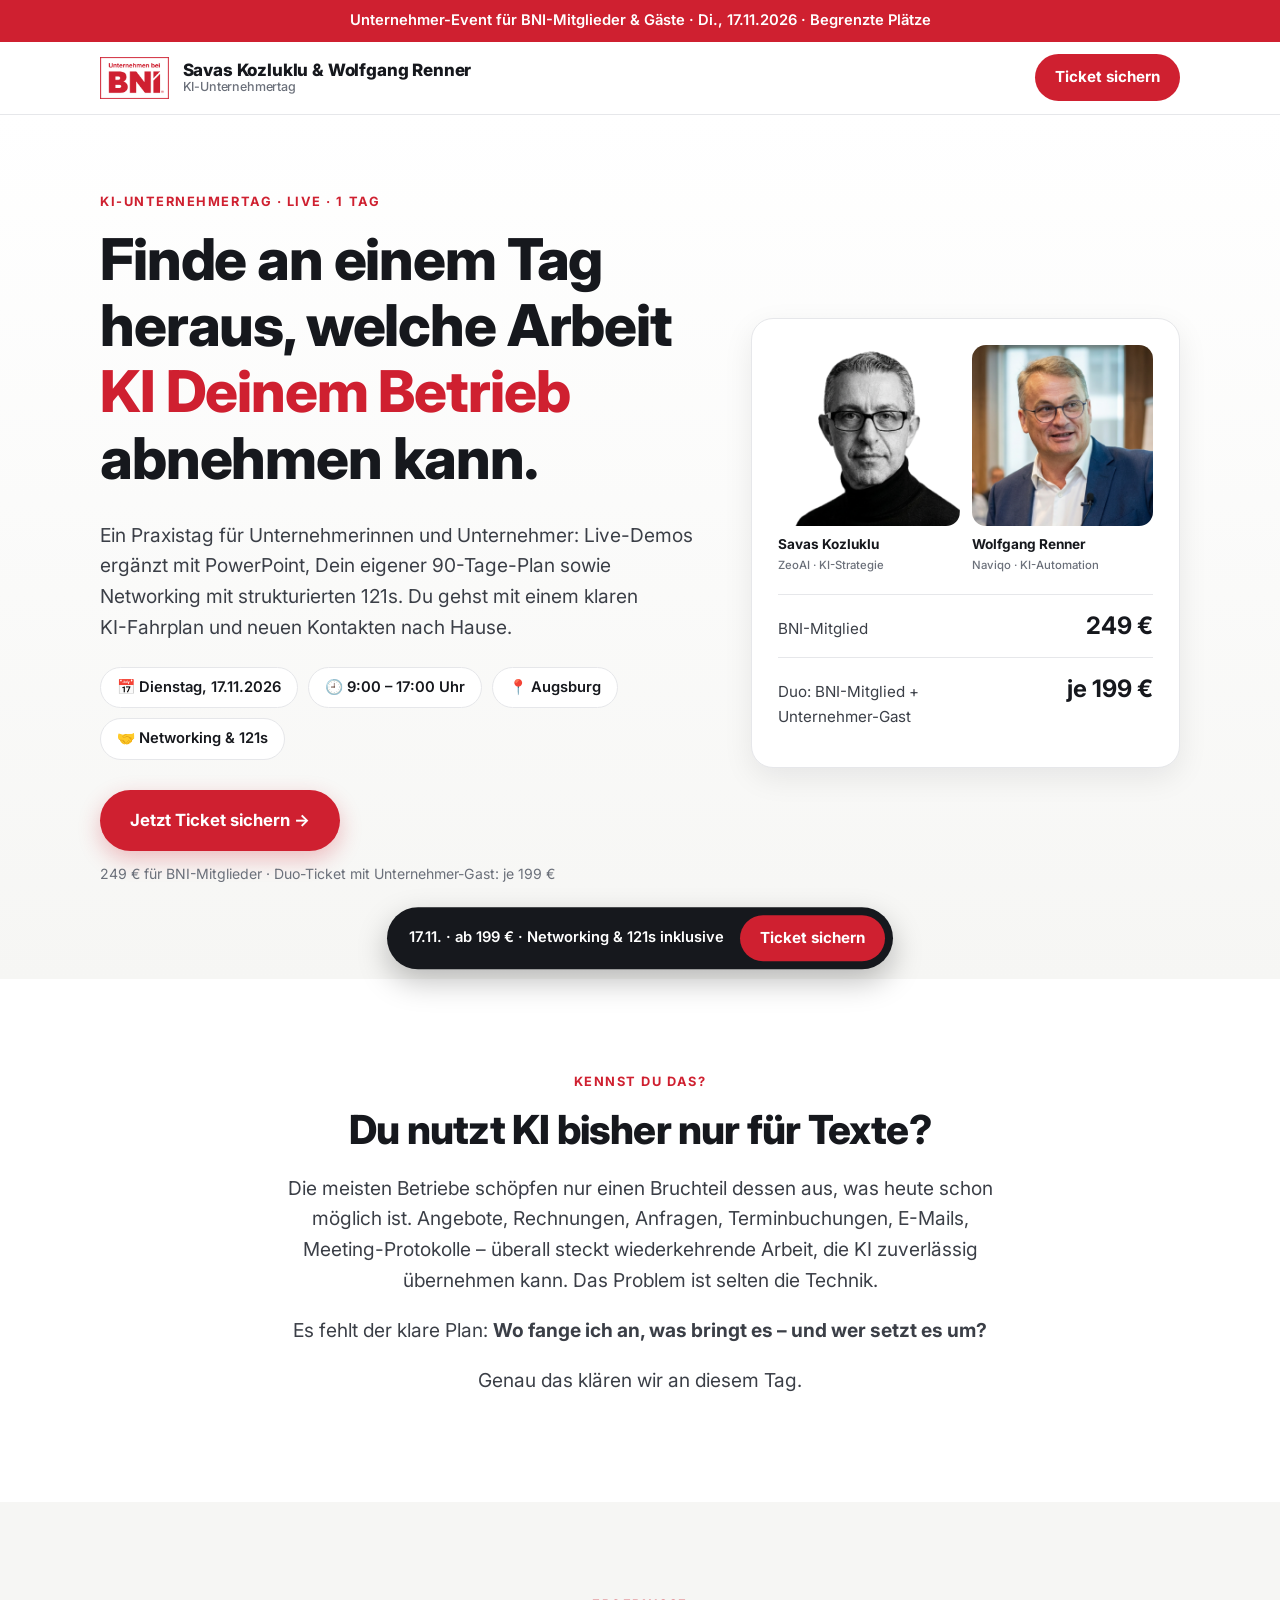
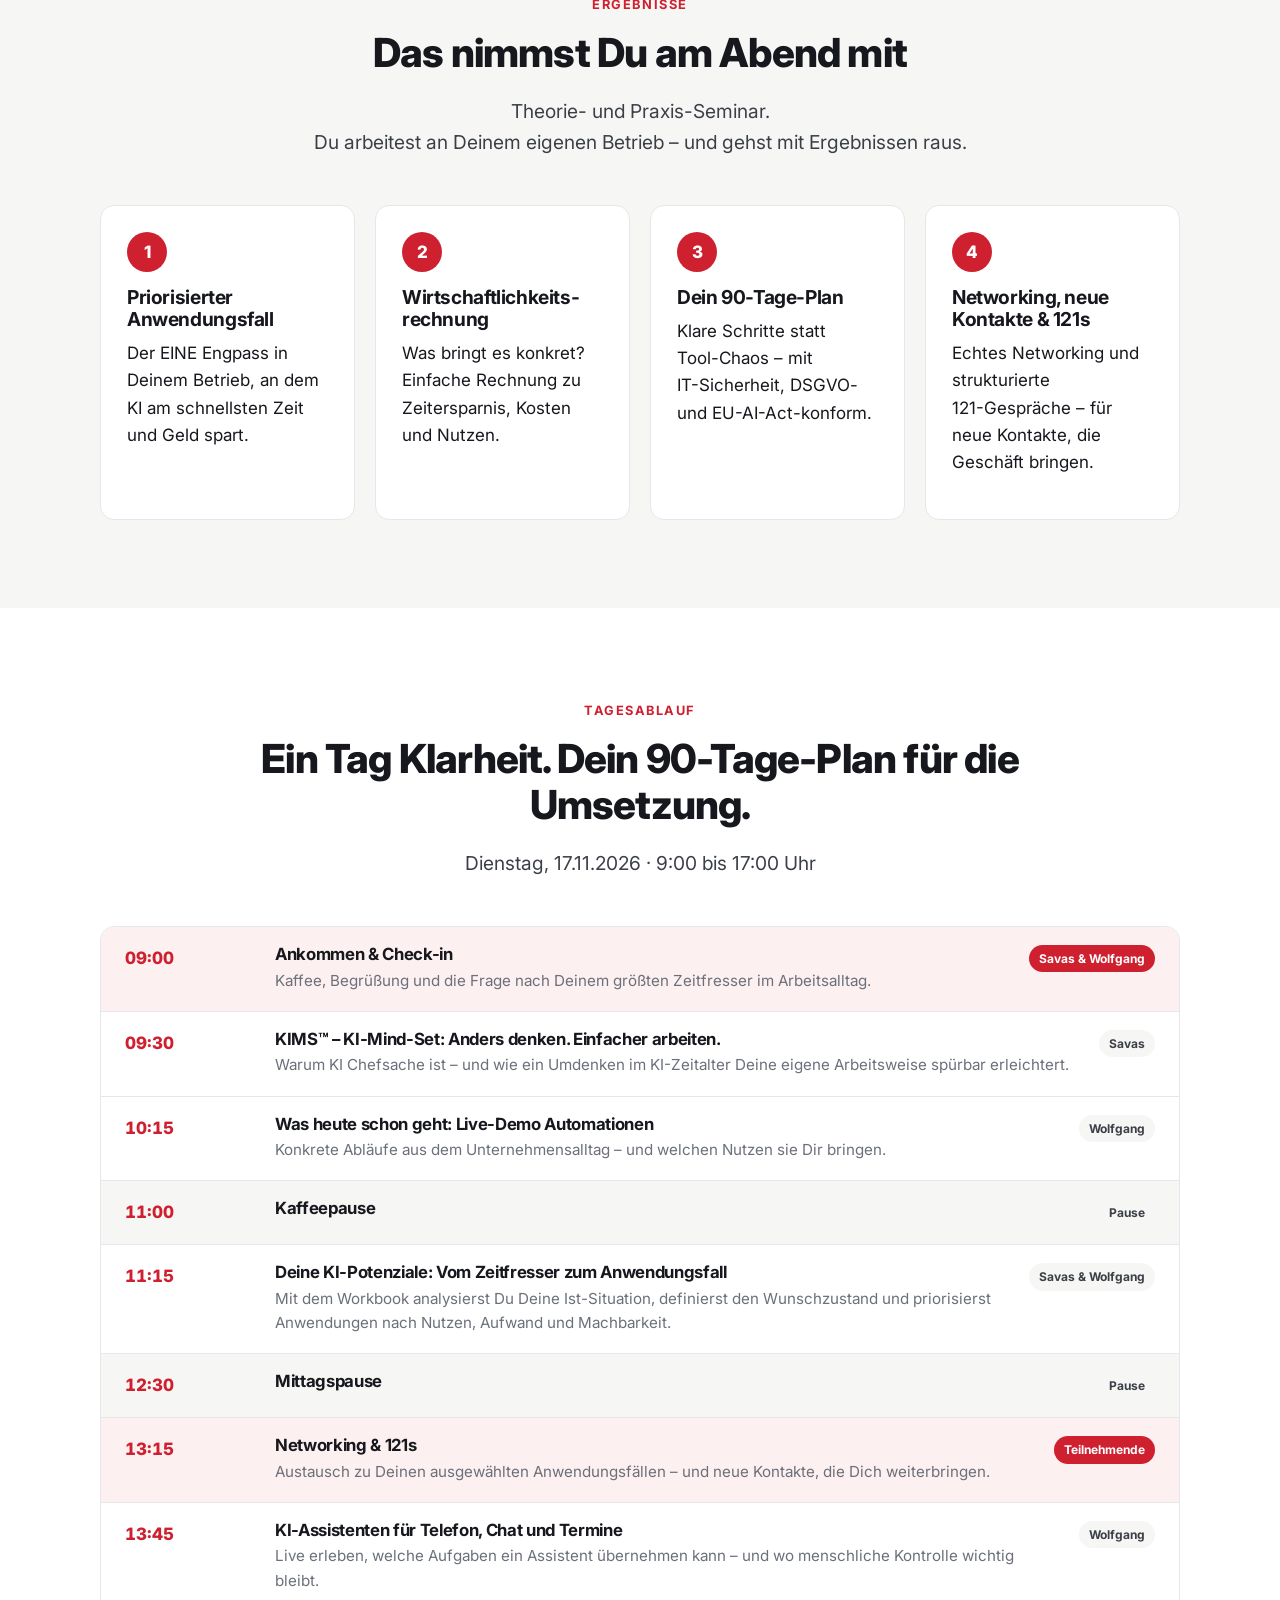
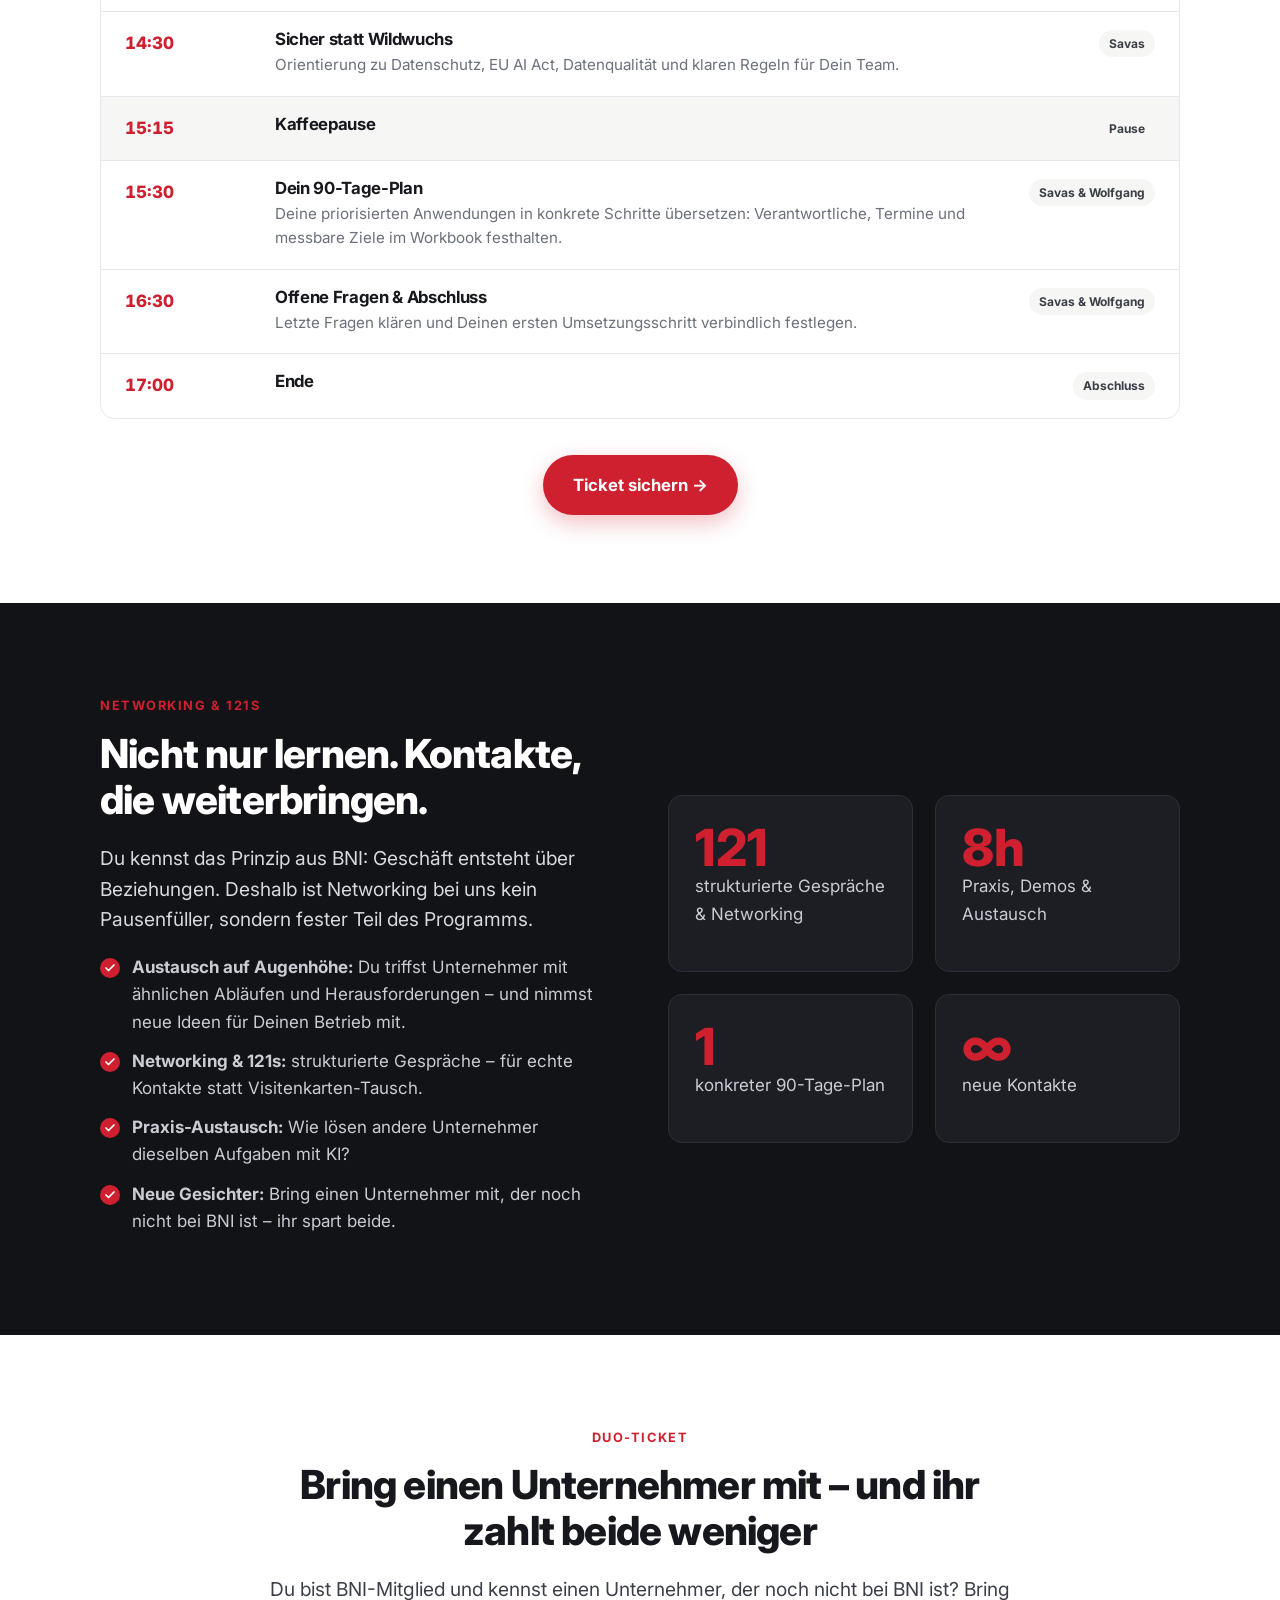
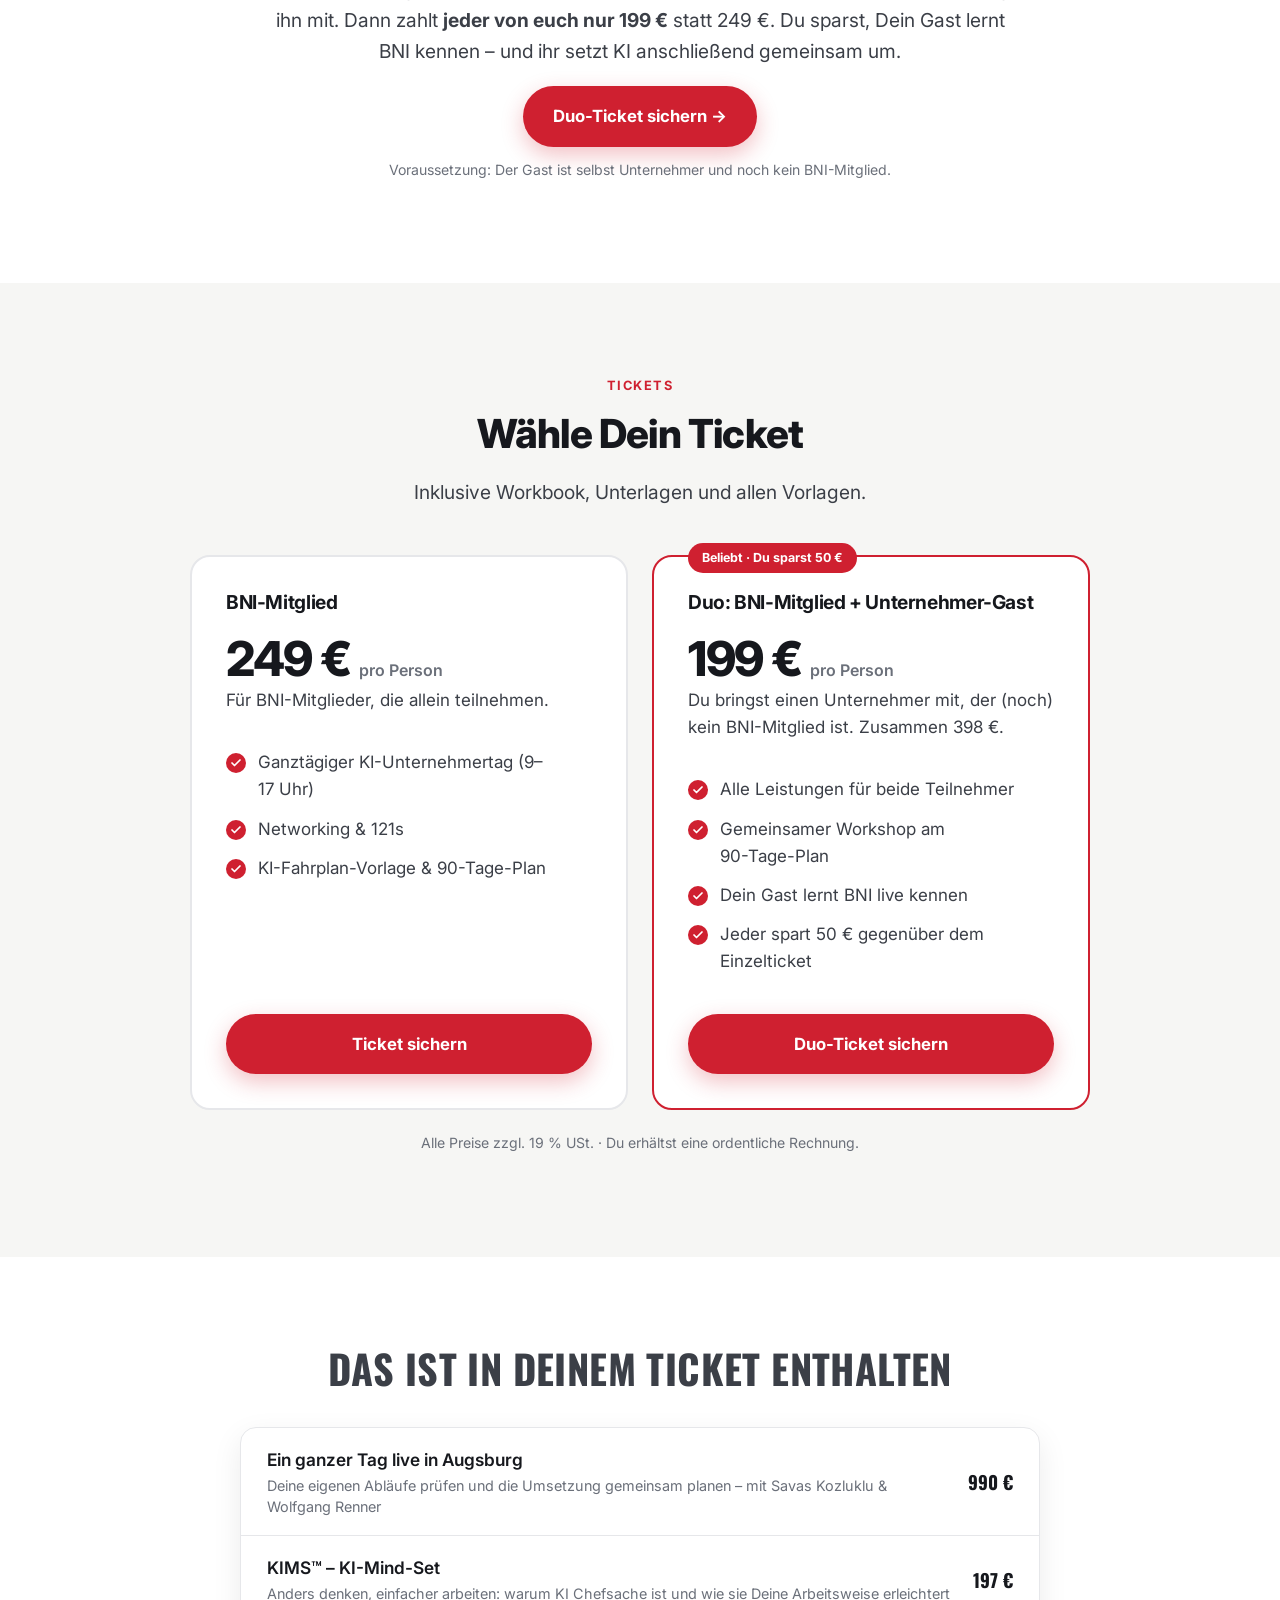
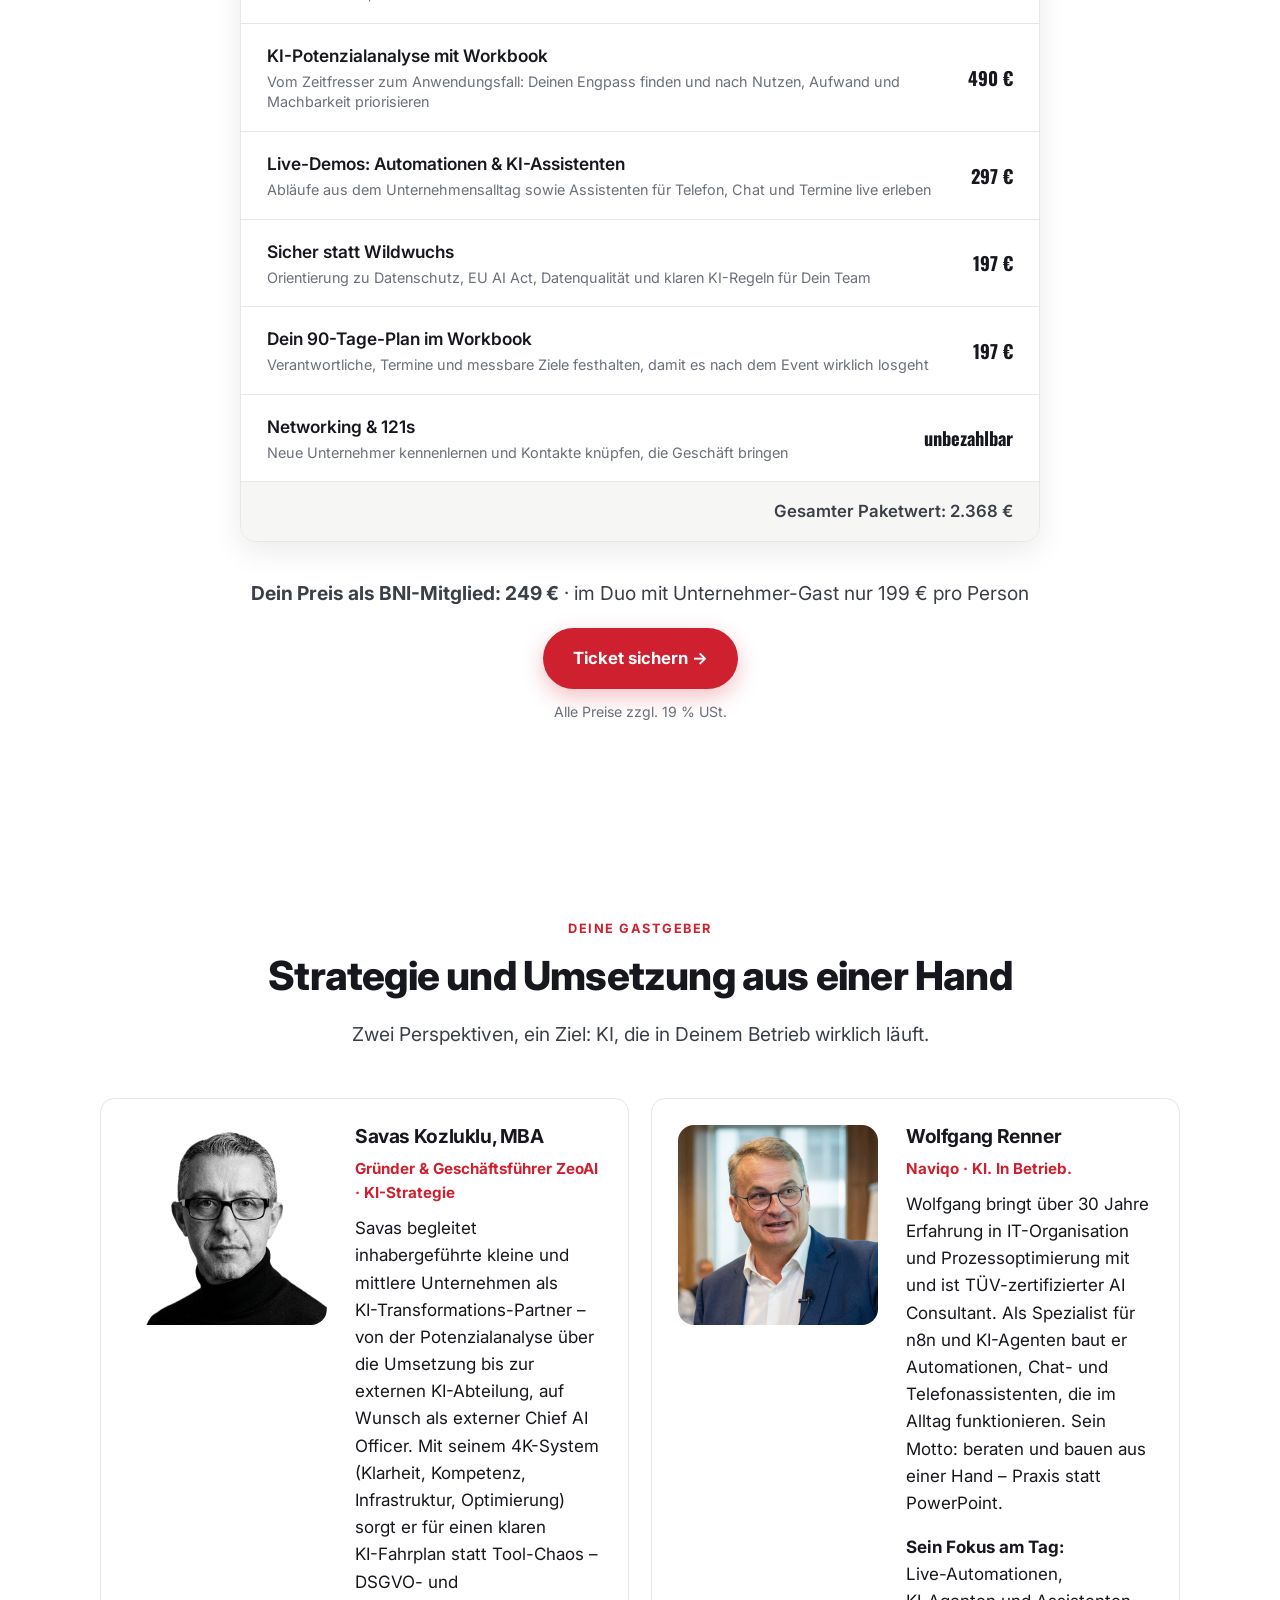
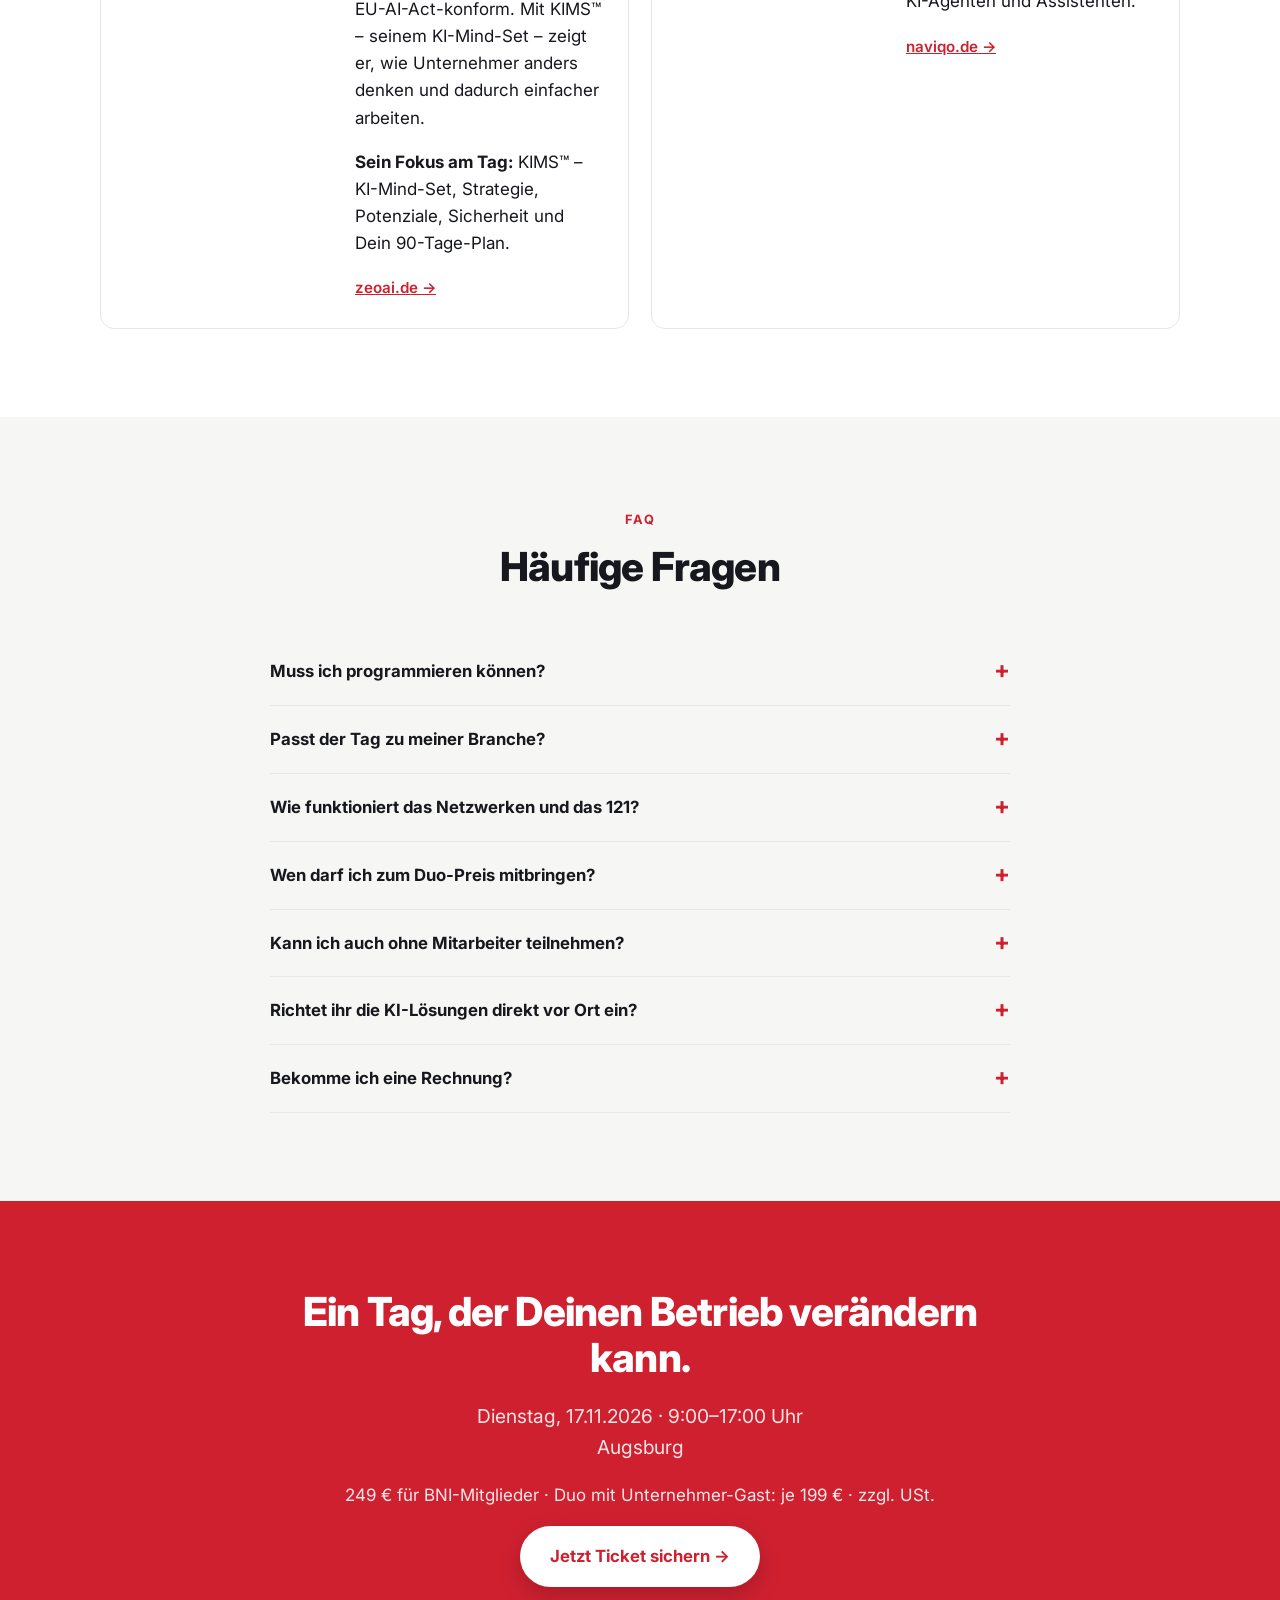
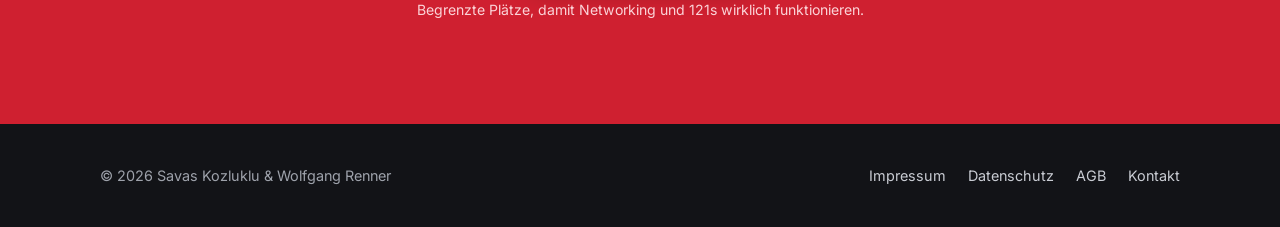
==== commit c74c35fd: "FAQ-Fragen und Buttons wieder als zusammenhängender Satz Co-Authored-By: Claude Opus 5.5 <noreply@an" ====
--- a/index.html
+++ b/index.html
@@ -214,7 +214,7 @@
         <span class="eyebrow"><span class="nw">Duo-Ticket</span></span>
         <h2>Bring einen Unternehmer mit – und ihr zahlt beide weniger</h2>
         <p class="lead">Du bist <span class="nw">BNI-Mitglied</span> und kennst einen Unternehmer, der noch nicht bei BNI ist? Bring ihn mit. Dann zahlt <strong>jeder von euch nur 199&nbsp;€</strong> statt 249&nbsp;€. Du sparst, Dein Gast lernt BNI kennen – und ihr setzt KI anschließend gemeinsam um.</p>
-        <a class="btn" href="checkout.html?ticket=duo"><span class="nw">Duo-Ticket</span> sichern →</a>
+        <a class="btn" href="checkout.html?ticket=duo"><span class="txt"><span class="nw">Duo-Ticket</span> sichern →</span></a>
         <p class="btn-note">Voraussetzung: Der Gast ist selbst Unternehmer und noch kein <span class="nw">BNI-Mitglied</span>.</p>
       </div>
     </section>
@@ -250,7 +250,7 @@
               <li>Dein Gast lernt BNI live kennen</li>
               <li>Jeder spart 50&nbsp;€ gegenüber dem Einzelticket</li>
             </ul>
-            <a class="btn btn-block" href="checkout.html?ticket=duo"><span class="nw">Duo-Ticket</span> sichern</a>
+            <a class="btn btn-block" href="checkout.html?ticket=duo"><span class="txt"><span class="nw">Duo-Ticket</span> sichern</span></a>
           </div>
         </div>
         <p class="btn-note center" style="margin-top:22px">Alle Preise zzgl. 19&nbsp;% USt. · Du erhältst eine ordentliche Rechnung.</p>
@@ -354,7 +354,7 @@
             <p>Nach der Mittagspause gibt es einen festen <span class="nw">Networking-Block</span>: Du tauschst Dich mit anderen Teilnehmenden zu Euren ausgewählten Anwendungsfällen aus – in strukturierten Einzelgesprächen, wie Du es von BNI kennst. So entstehen Kontakte mit echtem Mehrwert.</p>
           </details>
           <details>
-            <summary>Wen darf ich zum <span class="nw">Duo-Preis</span> mitbringen?</summary>
+            <summary><span class="txt">Wen darf ich zum <span class="nw">Duo-Preis</span> mitbringen?</span></summary>
             <p>Einen Unternehmer bzw. eine Unternehmerin, der oder die noch kein <span class="nw">BNI-Mitglied</span> ist. Dann zahlt ihr beide je 199&nbsp;€ statt 249&nbsp;€.</p>
           </details>
           <details>
@@ -362,7 +362,7 @@
             <p>Ja. Auch Selbstständige und <span class="nw">Solo-Unternehmer</span> profitieren – gerade dort bringt jede gesparte Stunde besonders viel.</p>
           </details>
           <details>
-            <summary>Richtet ihr die <span class="nw">KI-Lösungen</span> direkt vor Ort ein?</summary>
+            <summary><span class="txt">Richtet ihr die <span class="nw">KI-Lösungen</span> direkt vor Ort ein?</span></summary>
             <p>Nein, am Tag selbst geht es um Klarheit, Priorisierung und Deinen Plan. Wenn Du danach Unterstützung bei der Umsetzung möchtest, sprich uns an – das ist eine separate Leistung.</p>
           </details>
           <details>
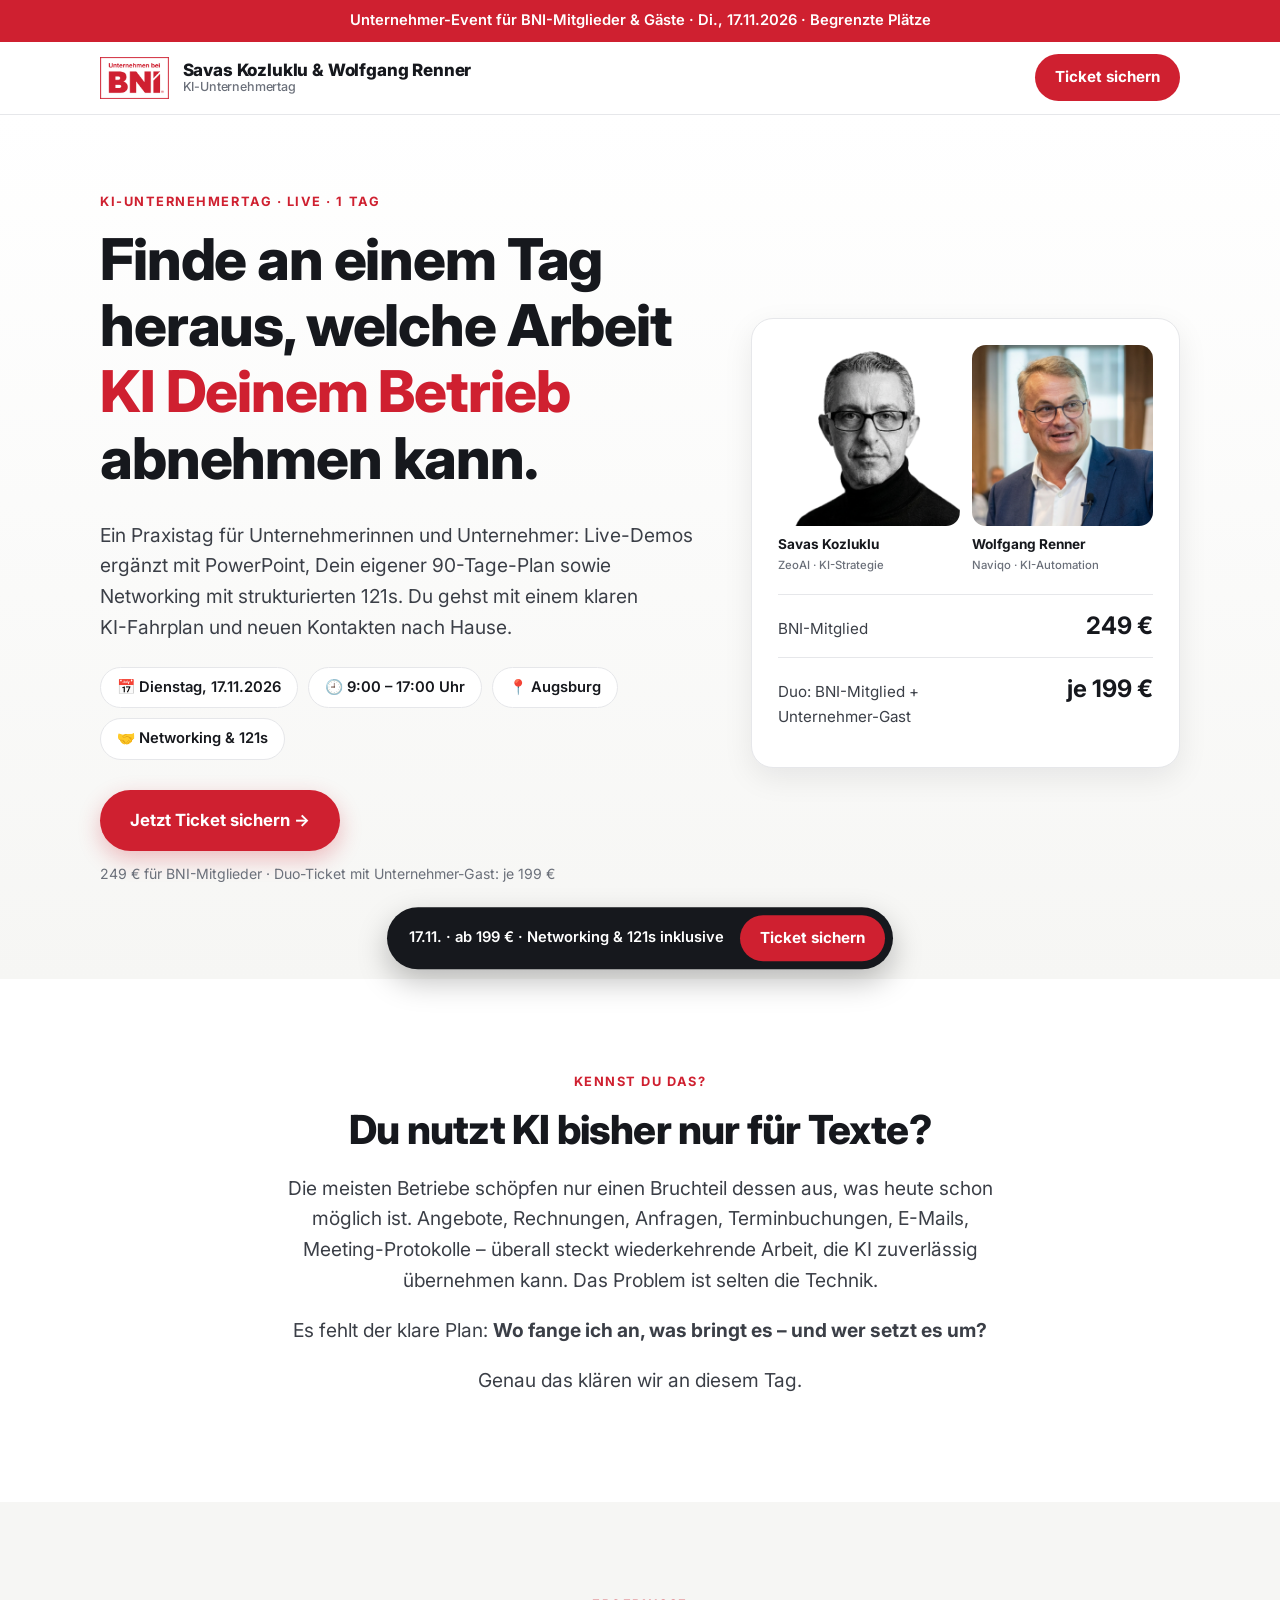
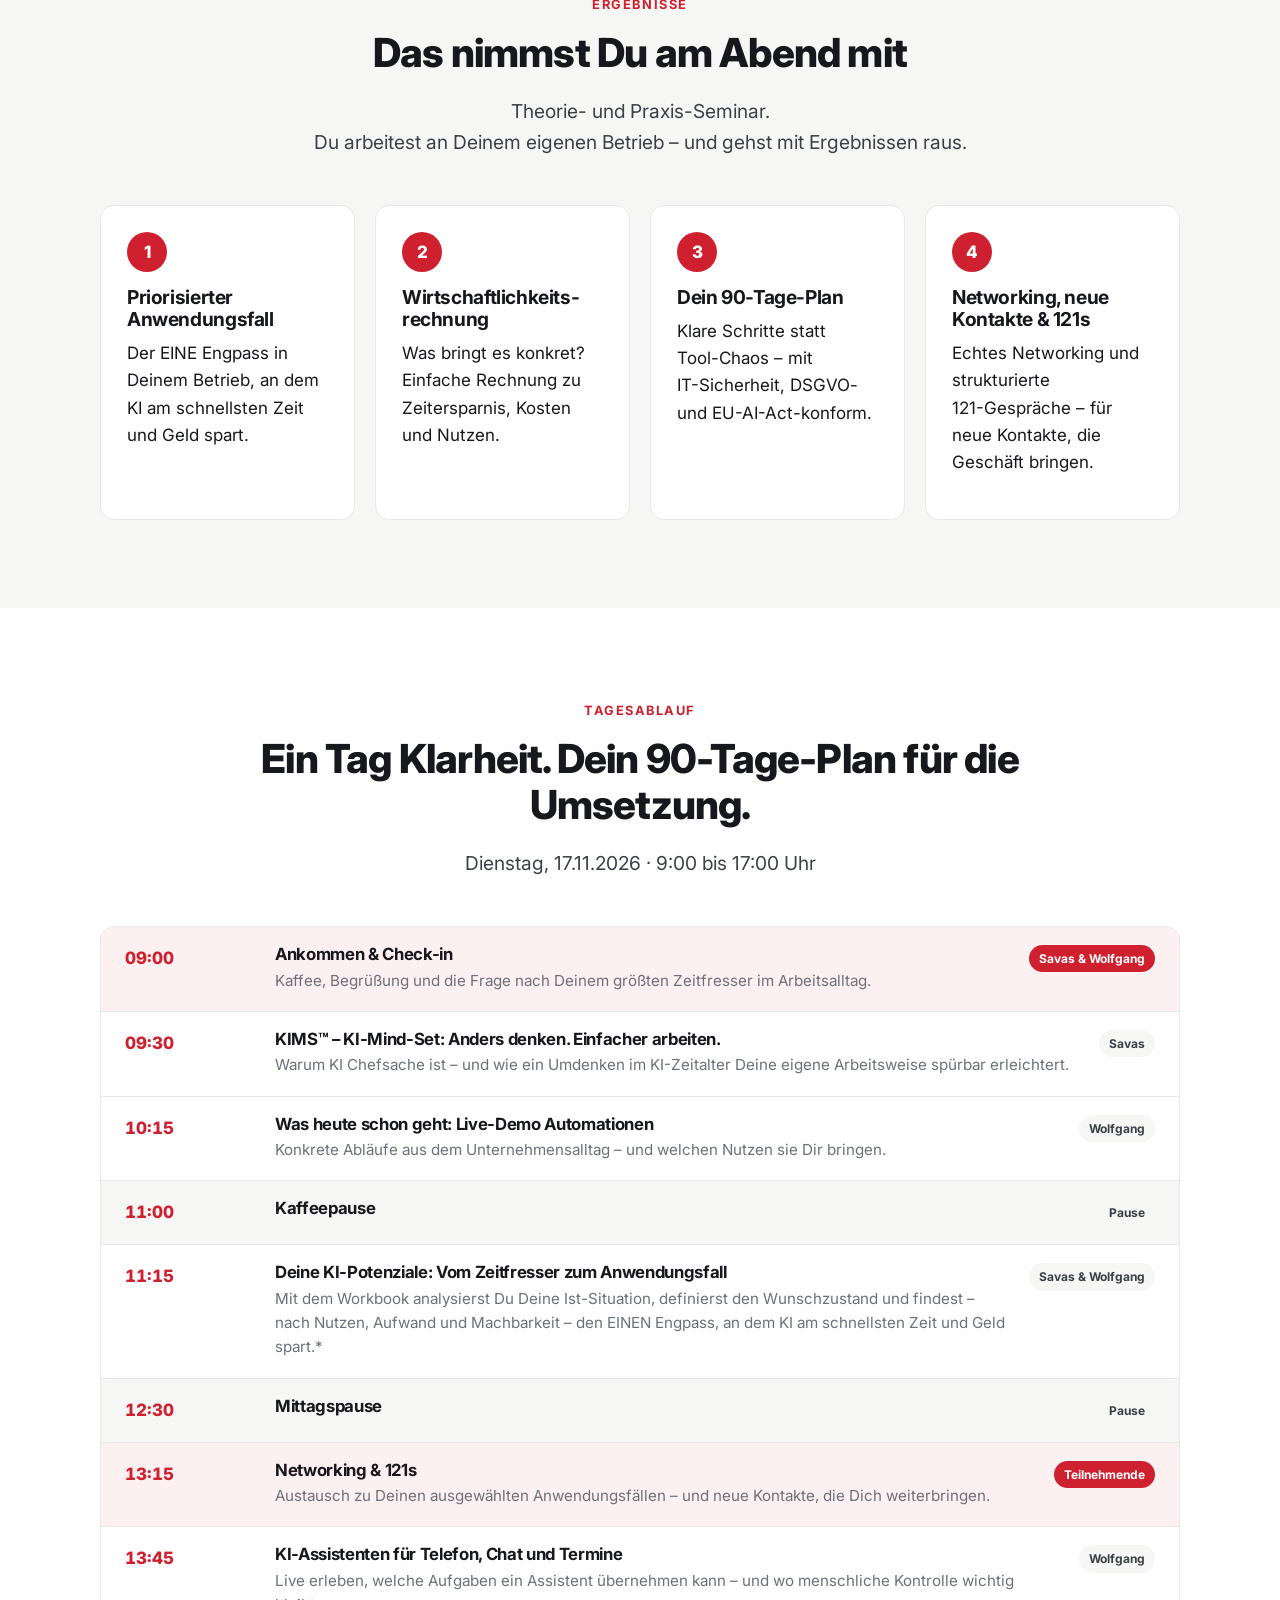
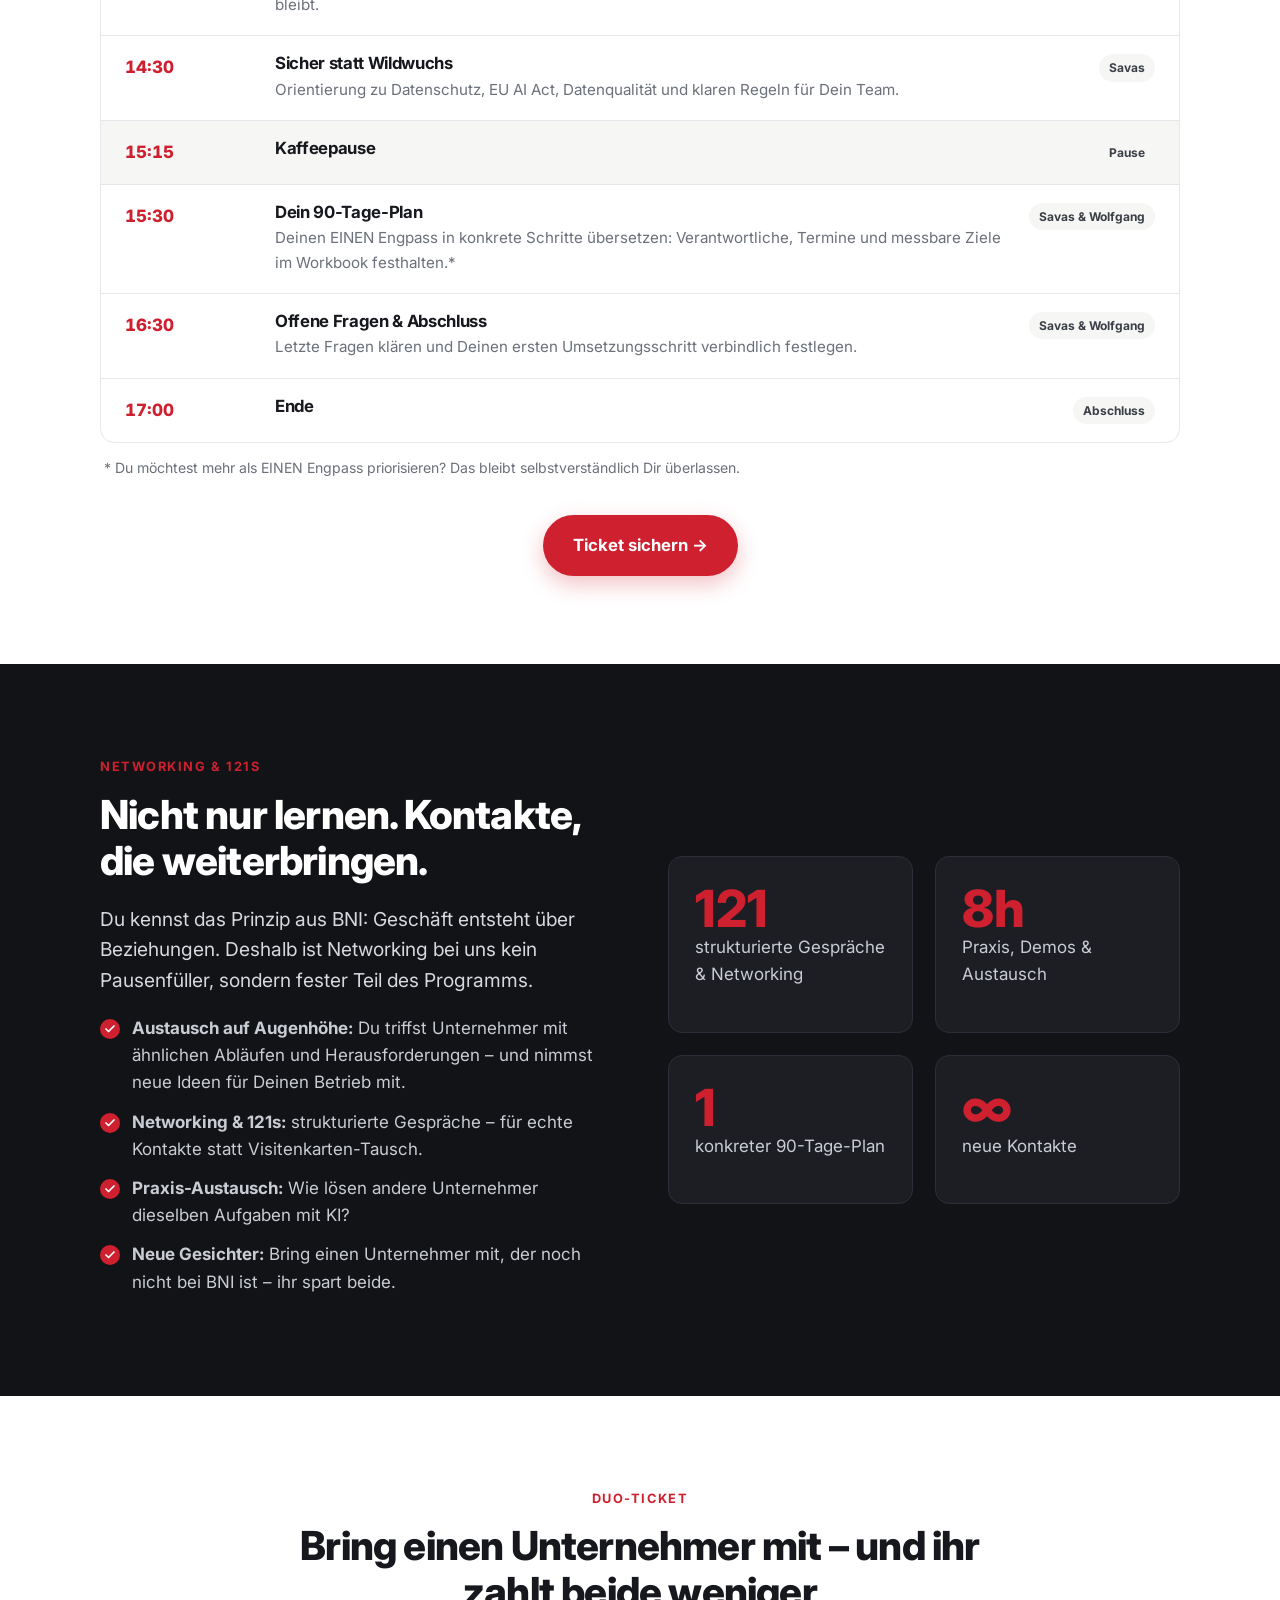
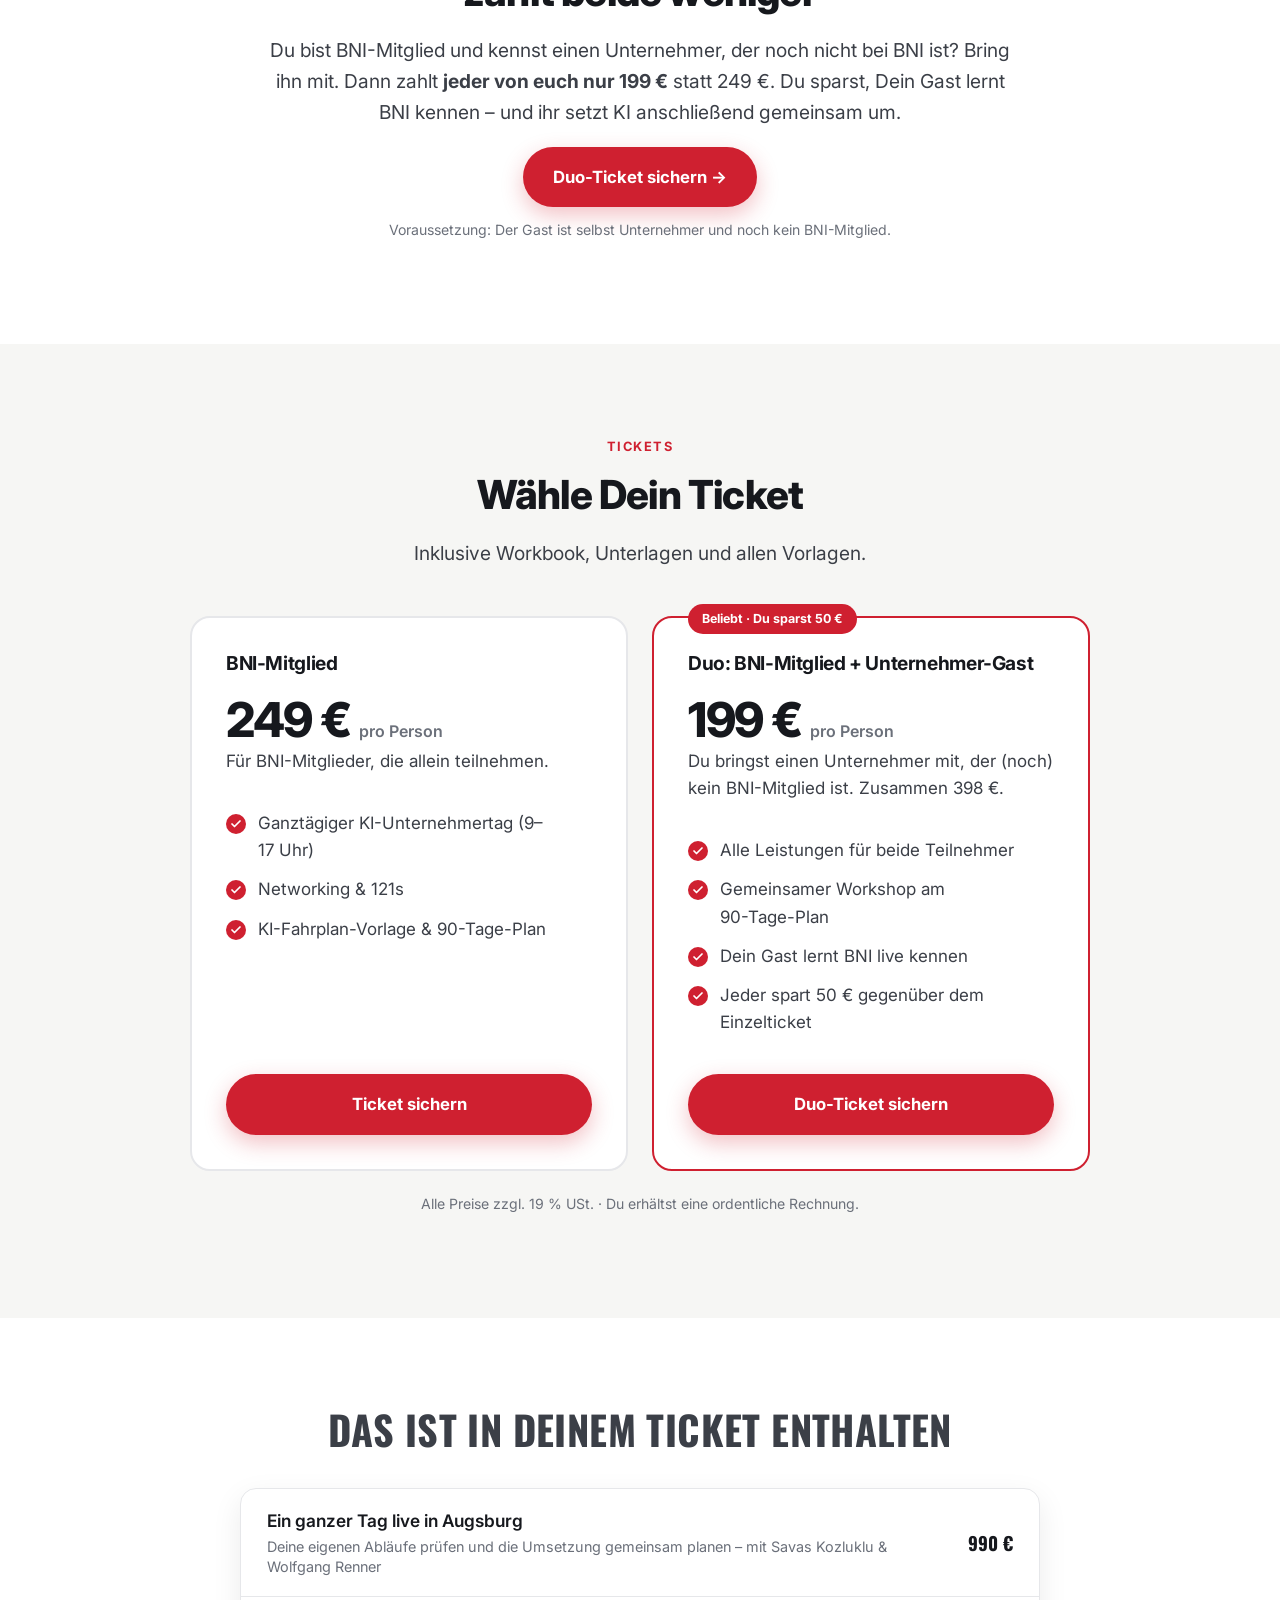
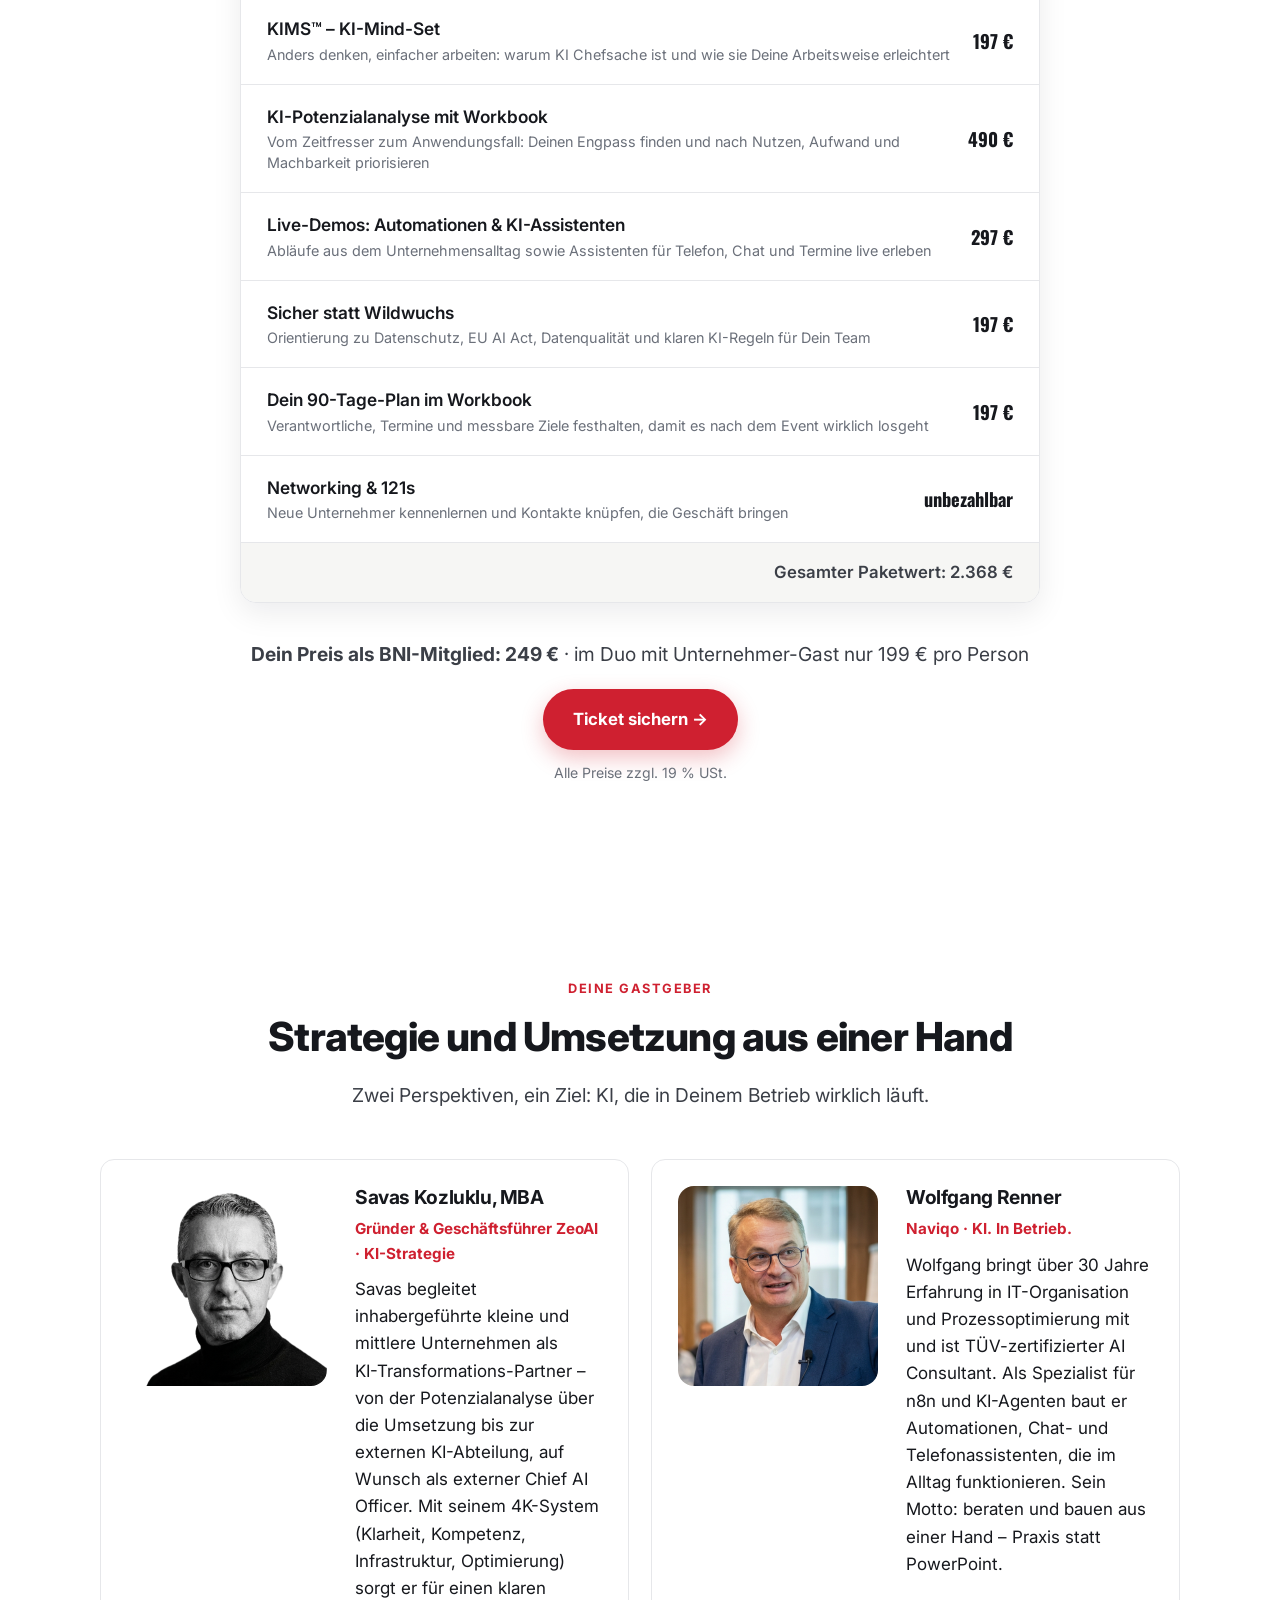
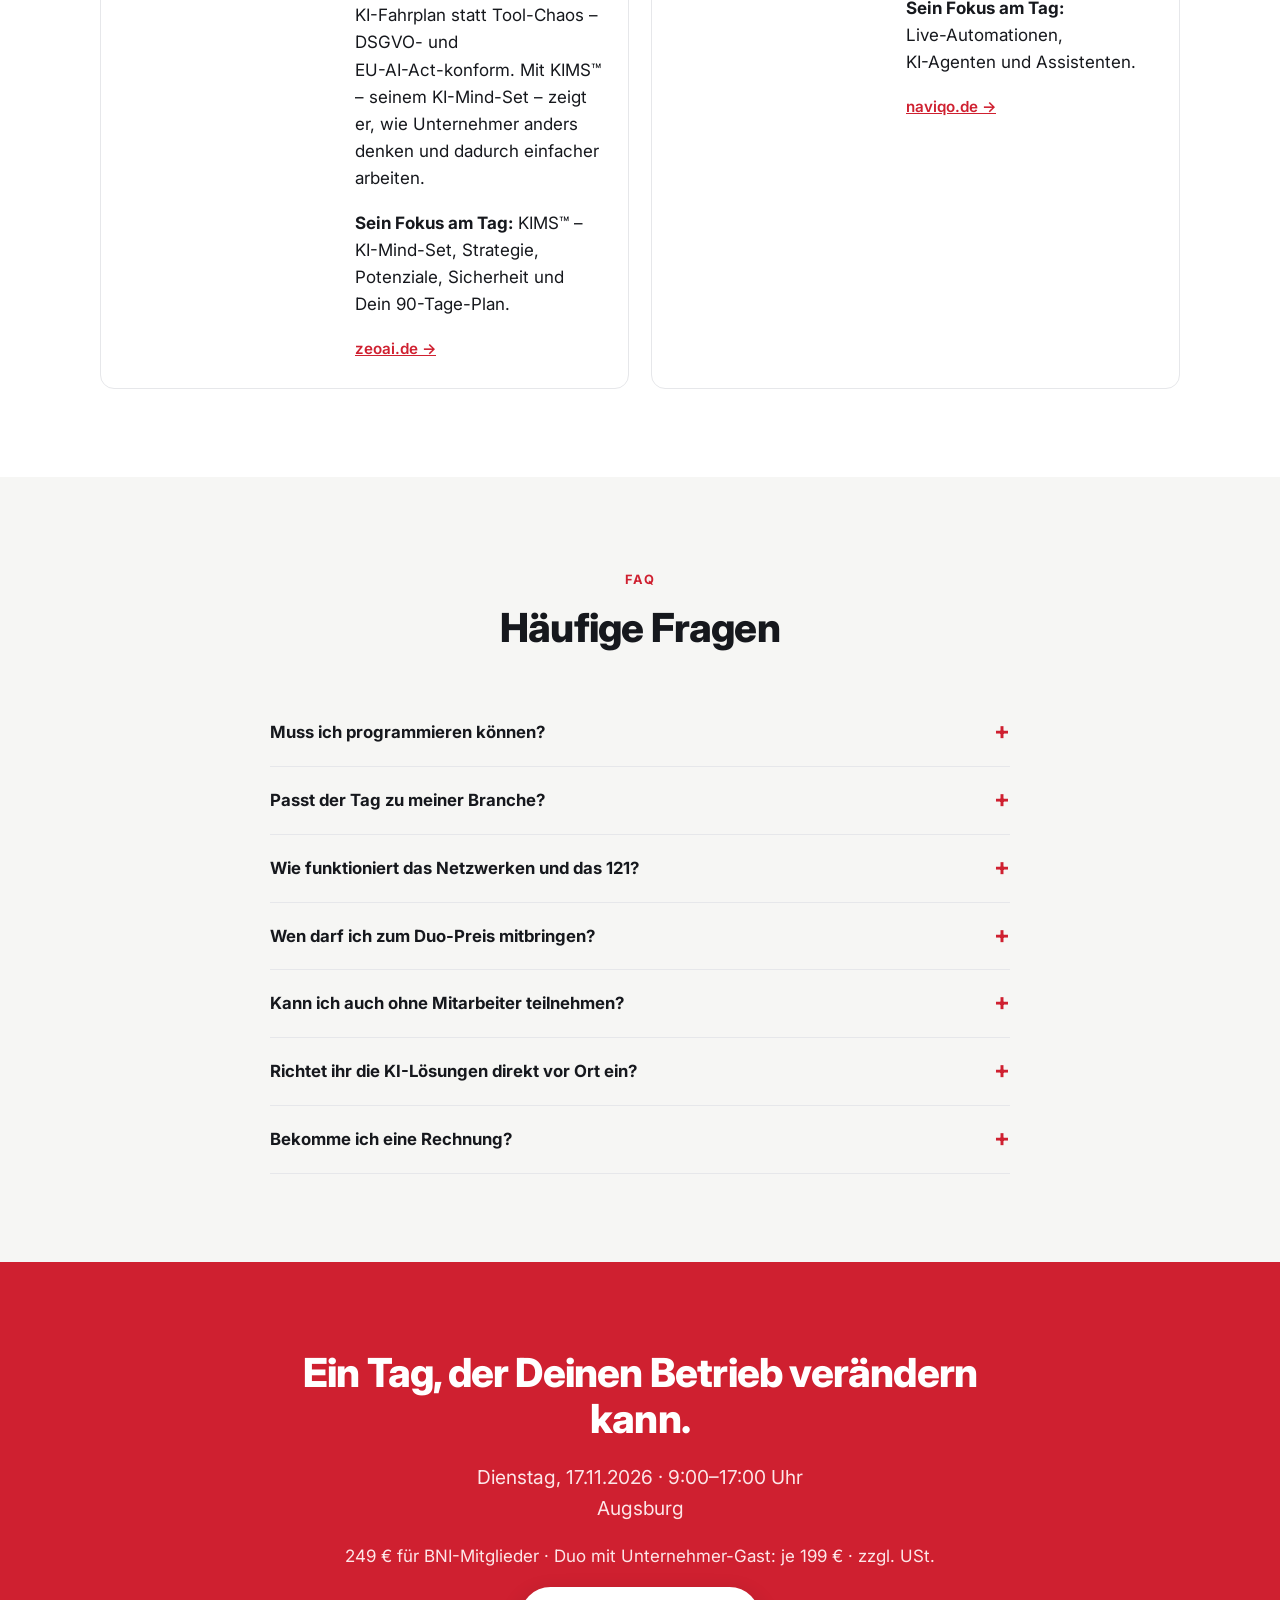
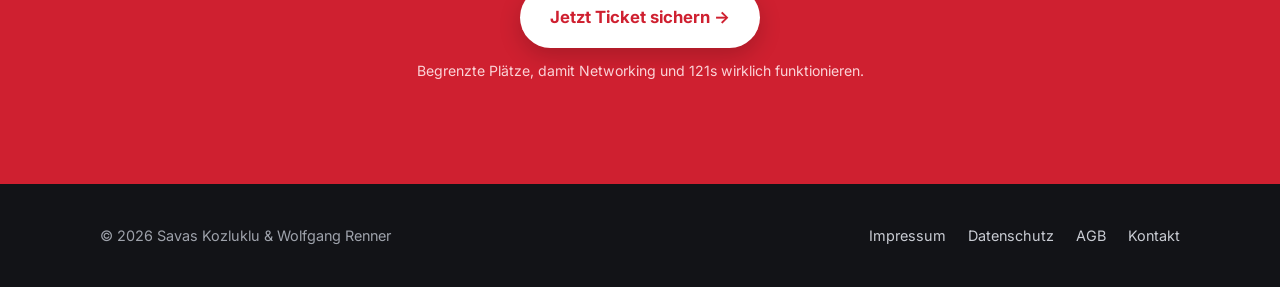
==== commit ddd856dc: "Agenda: Fokus auf den EINEN Engpass, Hinweis mit Stern Co-Authored-By: Claude Opus 5.5 <noreply@anth" ====
--- a/index.html
+++ b/index.html
@@ -135,7 +135,7 @@
           </div>
           <div class="agenda-row">
             <time>11:15</time>
-            <div><h3>Deine <span class="nw">KI-Potenziale</span>: Vom Zeitfresser zum Anwendungsfall</h3><p>Mit dem Workbook analysierst Du Deine <span class="nw">Ist-Situation</span>, definierst den Wunschzustand und priorisierst Anwendungen nach Nutzen, Aufwand und Machbarkeit.</p></div>
+            <div><h3>Deine <span class="nw">KI-Potenziale</span>: Vom Zeitfresser zum Anwendungsfall</h3><p>Mit dem Workbook analysierst Du Deine <span class="nw">Ist-Situation</span>, definierst den Wunschzustand und findest – nach Nutzen, Aufwand und Machbarkeit – den EINEN Engpass, an dem KI am schnellsten Zeit und Geld spart.*</p></div>
             <span class="tag">Savas &amp; Wolfgang</span>
           </div>
           <div class="agenda-row break">
@@ -165,7 +165,7 @@
           </div>
           <div class="agenda-row">
             <time>15:30</time>
-            <div><h3>Dein <span class="nw">90-Tage-Plan</span></h3><p>Deine priorisierten Anwendungen in konkrete Schritte übersetzen: Verantwortliche, Termine und messbare Ziele im Workbook festhalten.</p></div>
+            <div><h3>Dein <span class="nw">90-Tage-Plan</span></h3><p>Deinen EINEN Engpass in konkrete Schritte übersetzen: Verantwortliche, Termine und messbare Ziele im Workbook festhalten.*</p></div>
             <span class="tag">Savas &amp; Wolfgang</span>
           </div>
           <div class="agenda-row">
@@ -179,6 +179,7 @@
             <span class="tag">Abschluss</span>
           </div>
         </div>
+        <p class="agenda-note">* Du möchtest mehr als EINEN Engpass priorisieren? Das bleibt selbstverständlich Dir überlassen.</p>
         <div class="center" style="margin-top:36px">
           <a class="btn" href="checkout.html">Ticket sichern →</a>
         </div>
--- a/styles.css
+++ b/styles.css
@@ -224,3 +224,4 @@
 
 /* Bindestrich-Wörter nicht am Bindestrich umbrechen */
 .nw { white-space: nowrap; }
+.agenda-note { font-size: .88rem; color: var(--muted); margin: 14px 4px 0; }
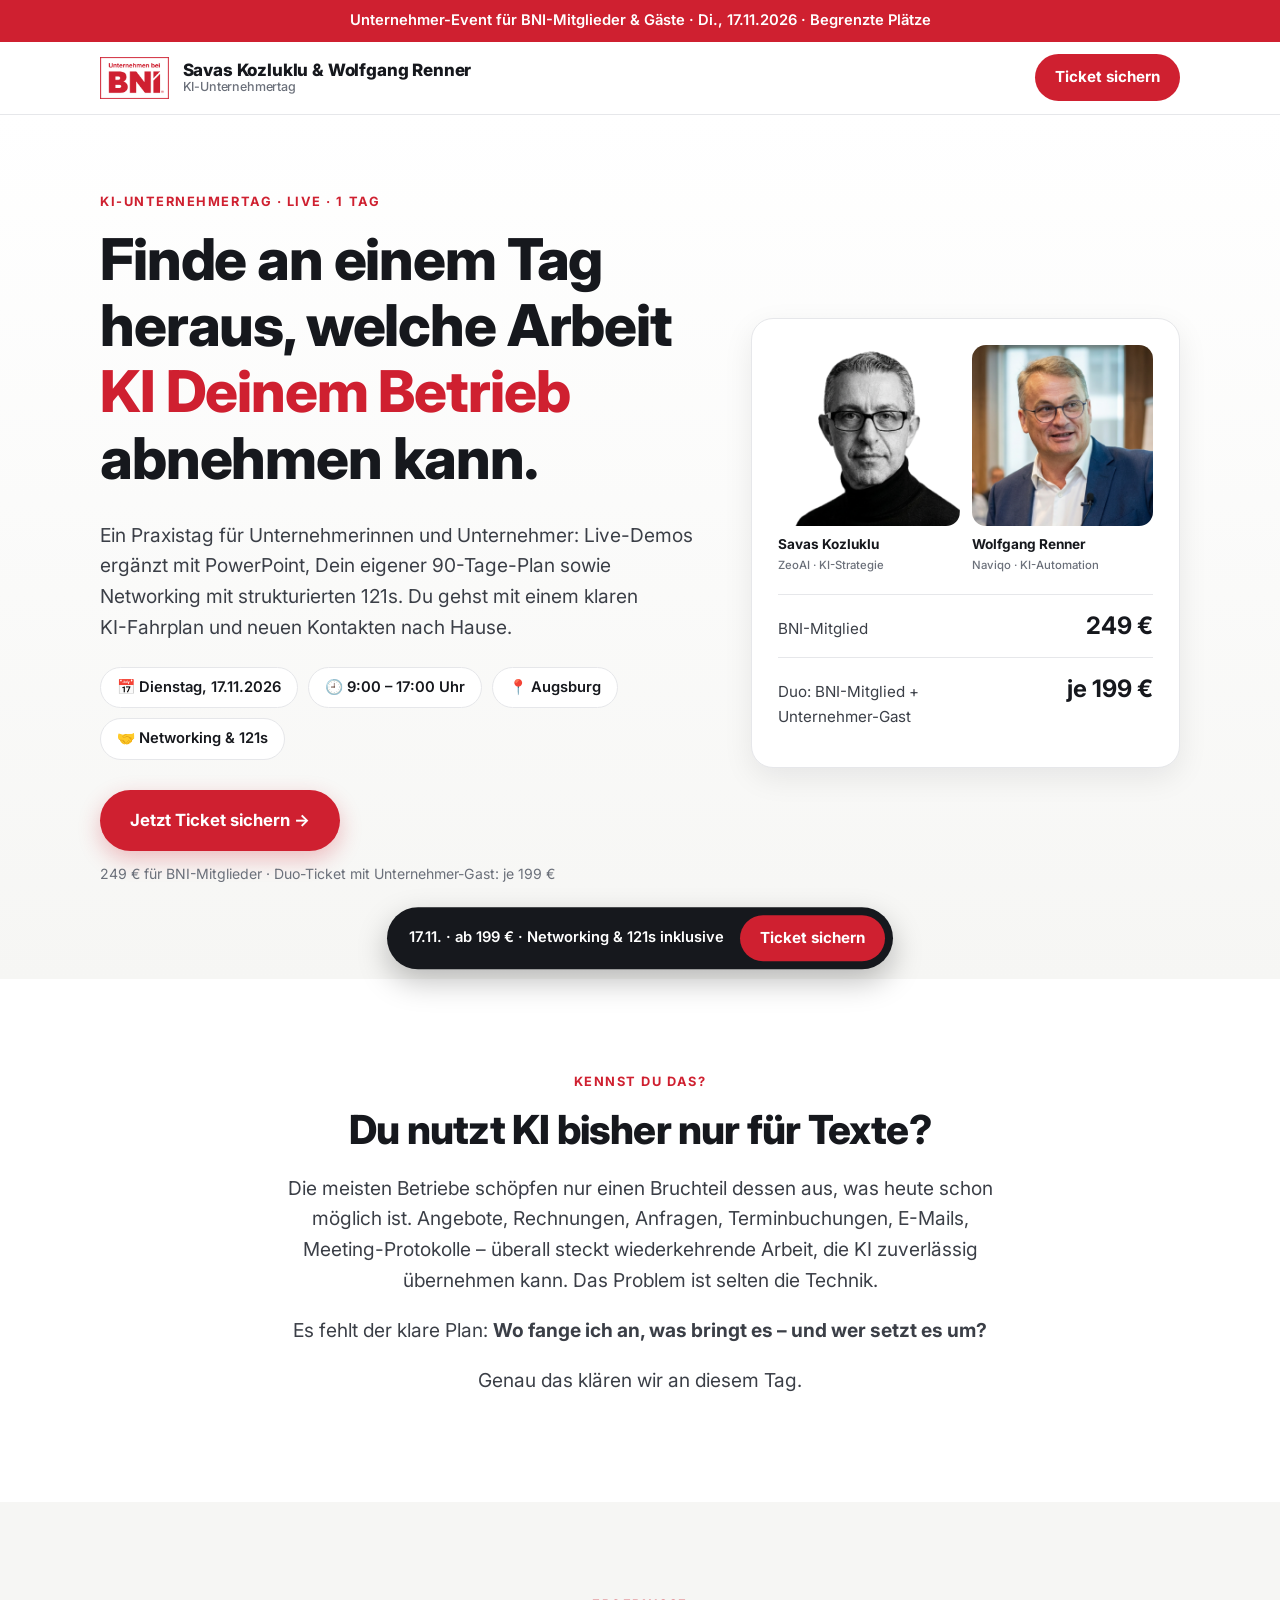
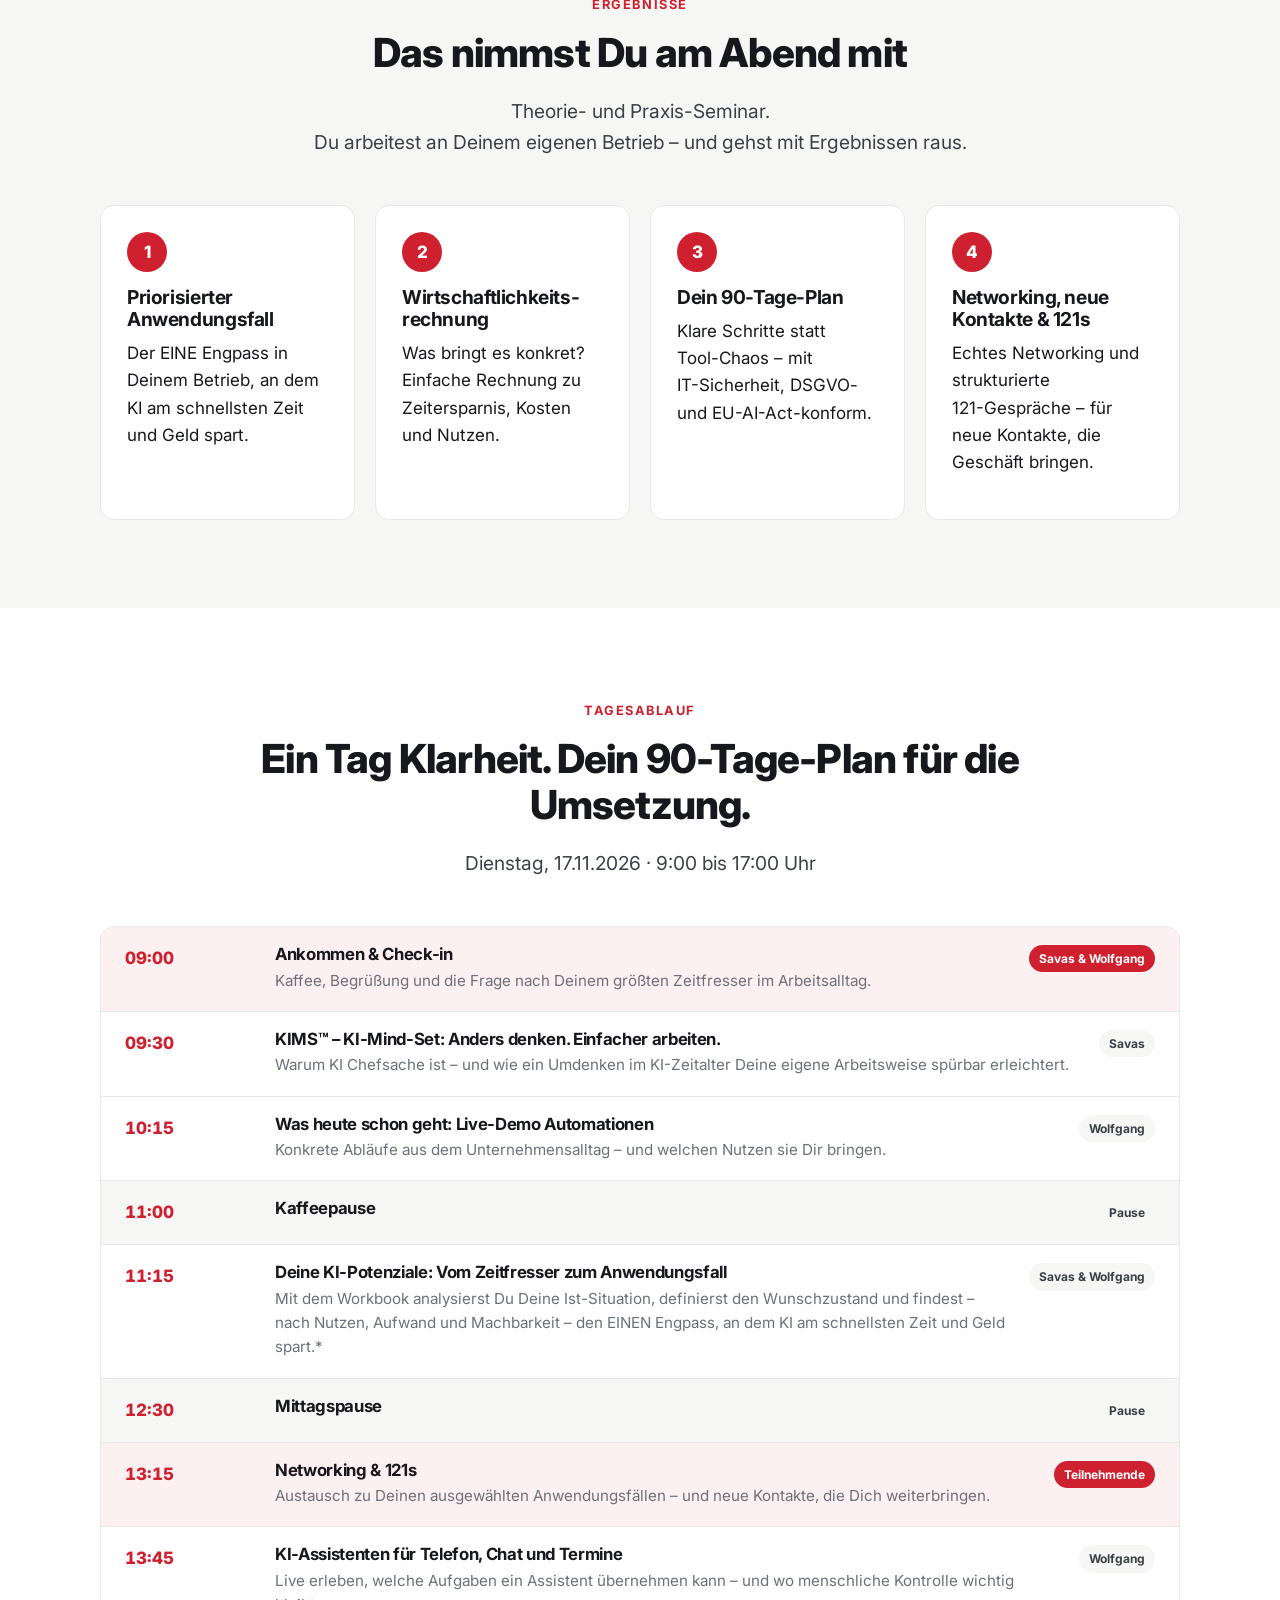
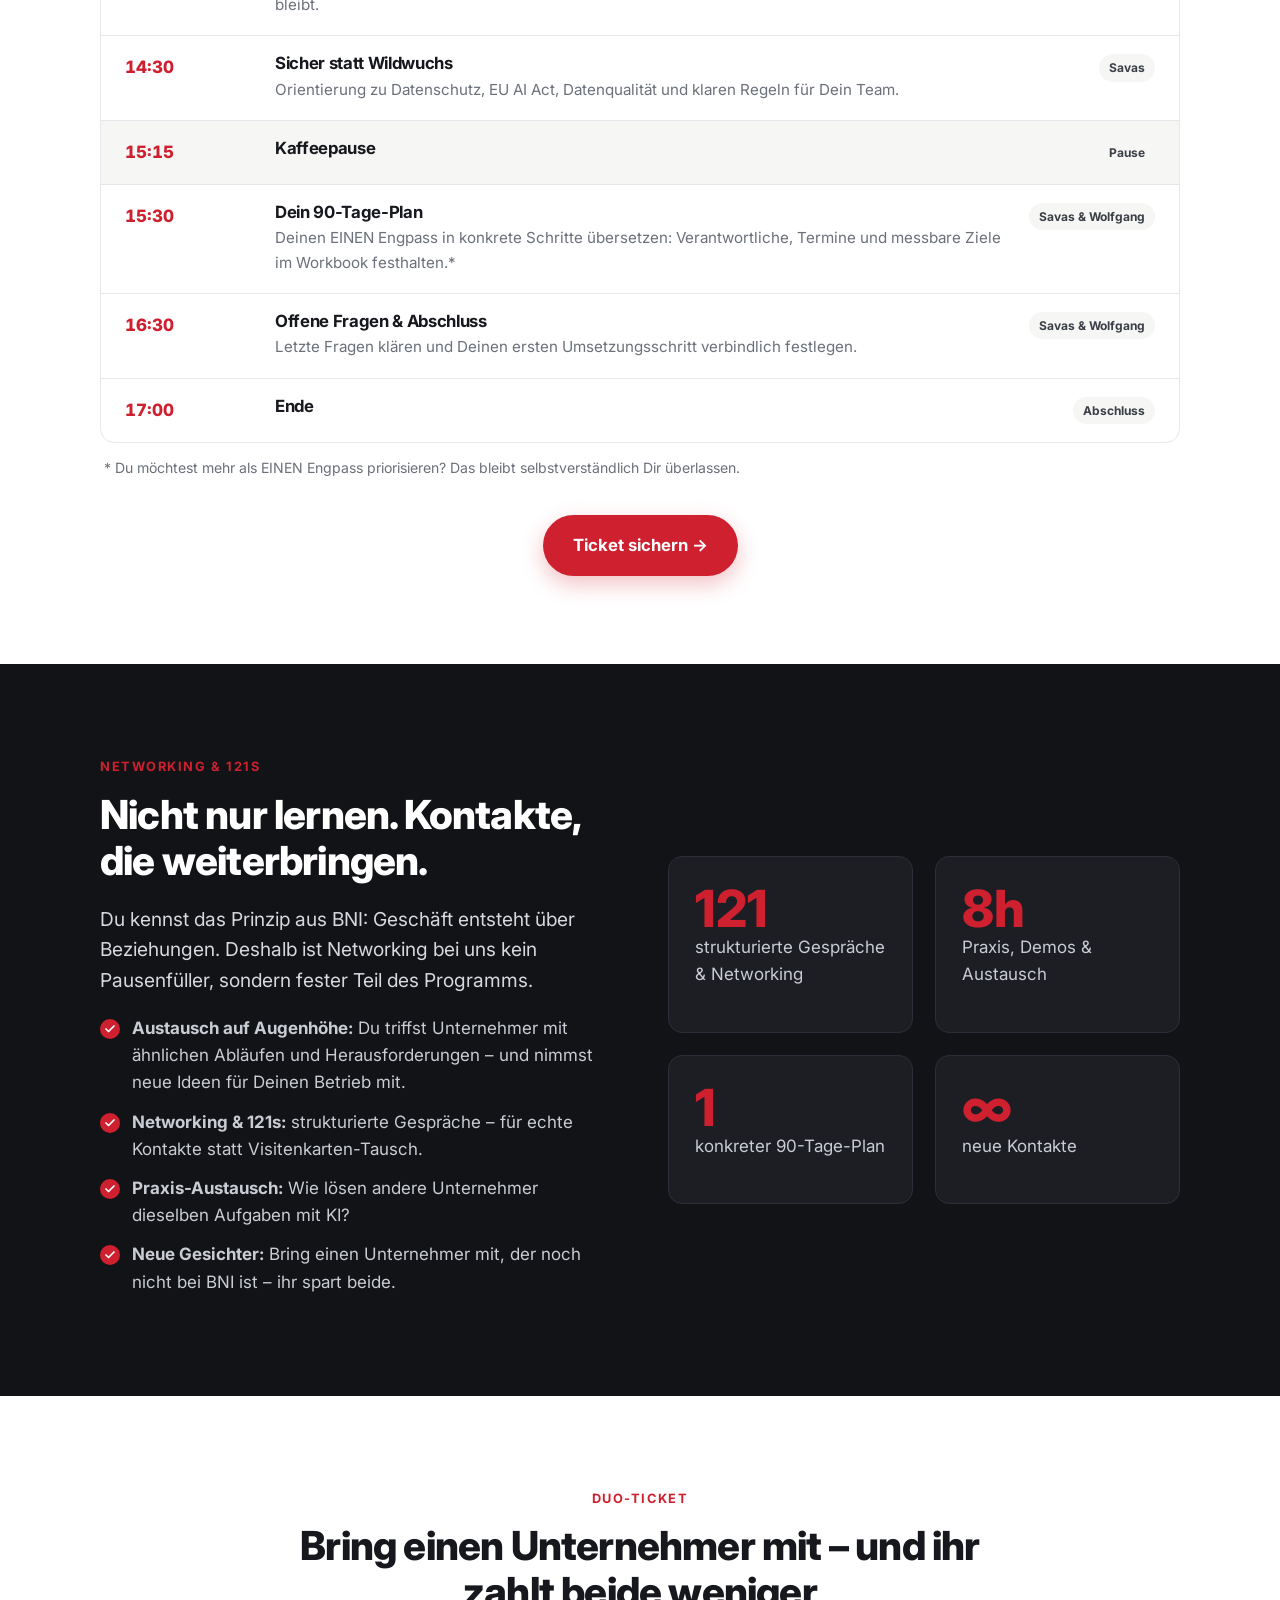
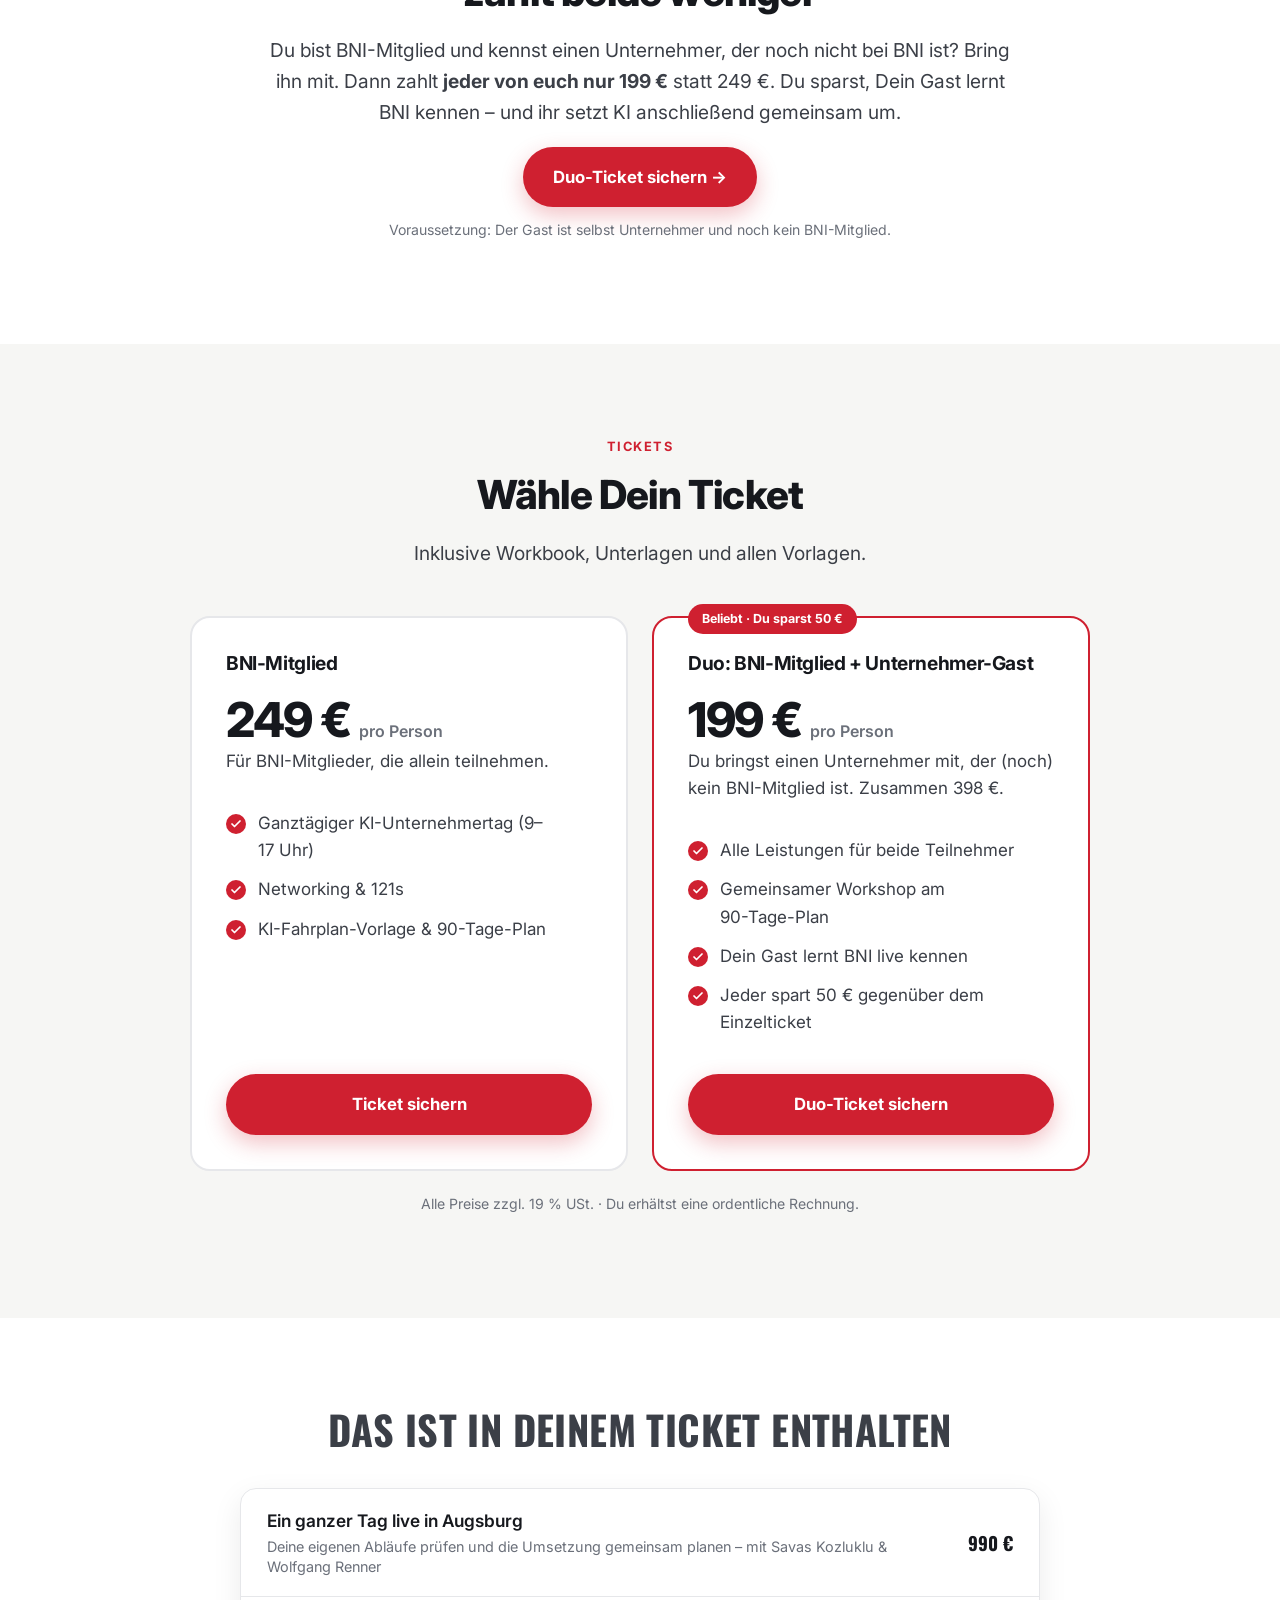
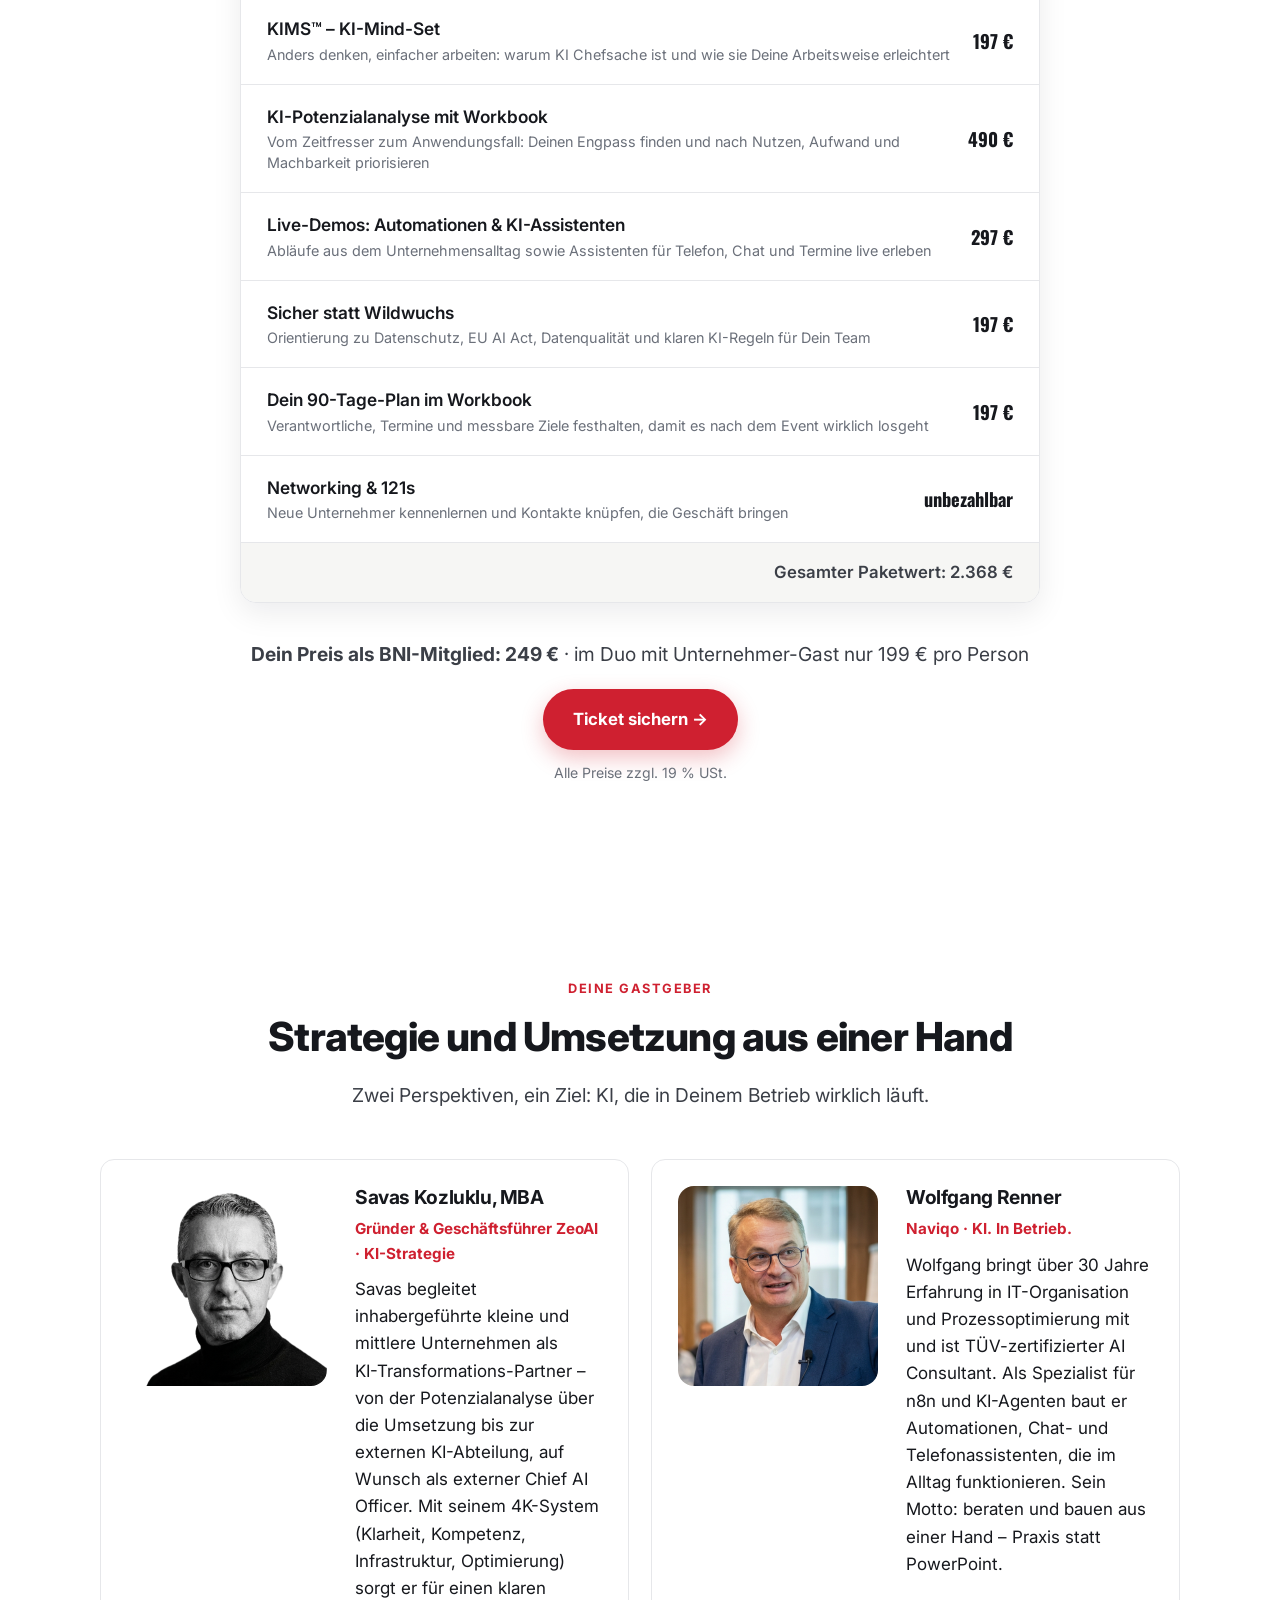
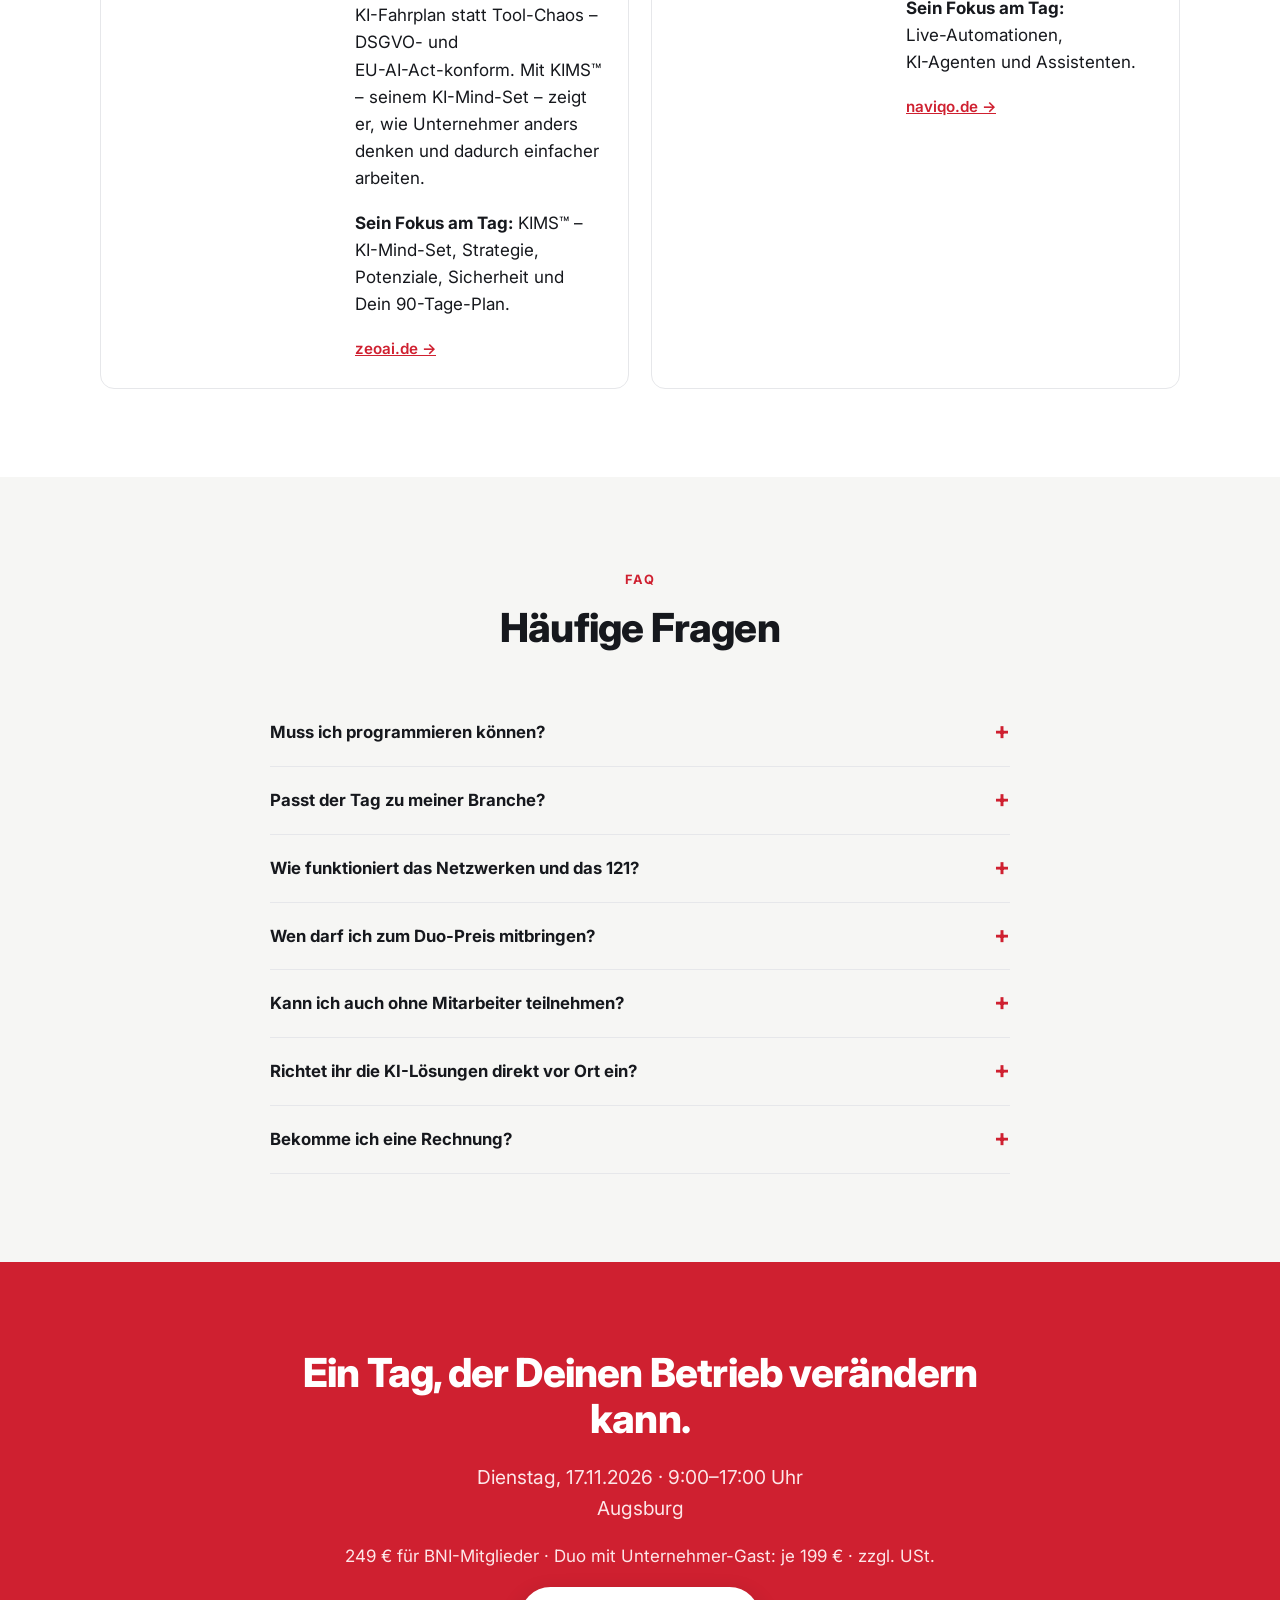
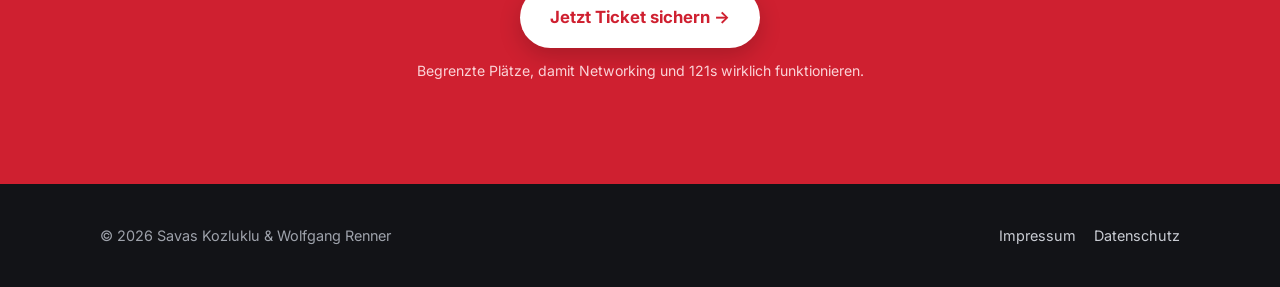
==== commit dc82f35f: "Impressum und Datenschutz ergänzt, Footer ohne AGB und Kontakt Co-Authored-By: Claude Opus 5.5 <nore" ====
--- a/index.html
+++ b/index.html
@@ -395,12 +395,7 @@
   <footer class="footer">
     <div class="container">
       <span>© 2026 Savas Kozluklu &amp; Wolfgang Renner</span>
-      <nav>
-        <a href="#">Impressum</a>
-        <a href="#">Datenschutz</a>
-        <a href="#">AGB</a>
-        <a href="#">Kontakt</a>
-      </nav>
+      <nav><a href="impressum.html">Impressum</a><a href="datenschutz.html">Datenschutz</a></nav>
     </div>
   </footer>
 
--- a/styles.css
+++ b/styles.css
@@ -225,3 +225,16 @@
 /* Bindestrich-Wörter nicht am Bindestrich umbrechen */
 .nw { white-space: nowrap; }
 .agenda-note { font-size: .88rem; color: var(--muted); margin: 14px 4px 0; }
+
+/* Rechtstexte (Impressum, Datenschutz) */
+.legal { padding-top: 8px; }
+.legal h1 { font-size: clamp(2rem, 4.5vw, 2.8rem); margin-bottom: 24px; }
+.legal h2 { font-size: 1.4rem; margin: 36px 0 12px; }
+.legal h3 { font-size: 1.1rem; margin: 26px 0 8px; }
+.legal h4 { font-size: 1rem; margin: 18px 0 6px; }
+.legal p, .legal li { color: var(--ink-2); line-height: 1.65; overflow-wrap: anywhere; }
+.legal ul { padding-left: 20px; }
+.legal a { color: var(--red); }
+.legal .legal-addr { gap: 24px; margin: 8px 0 16px; }
+.legal .legal-addr h2 { margin-top: 8px; }
+.legal .legal-src { font-size: .85rem; color: var(--muted); margin-top: 28px; }
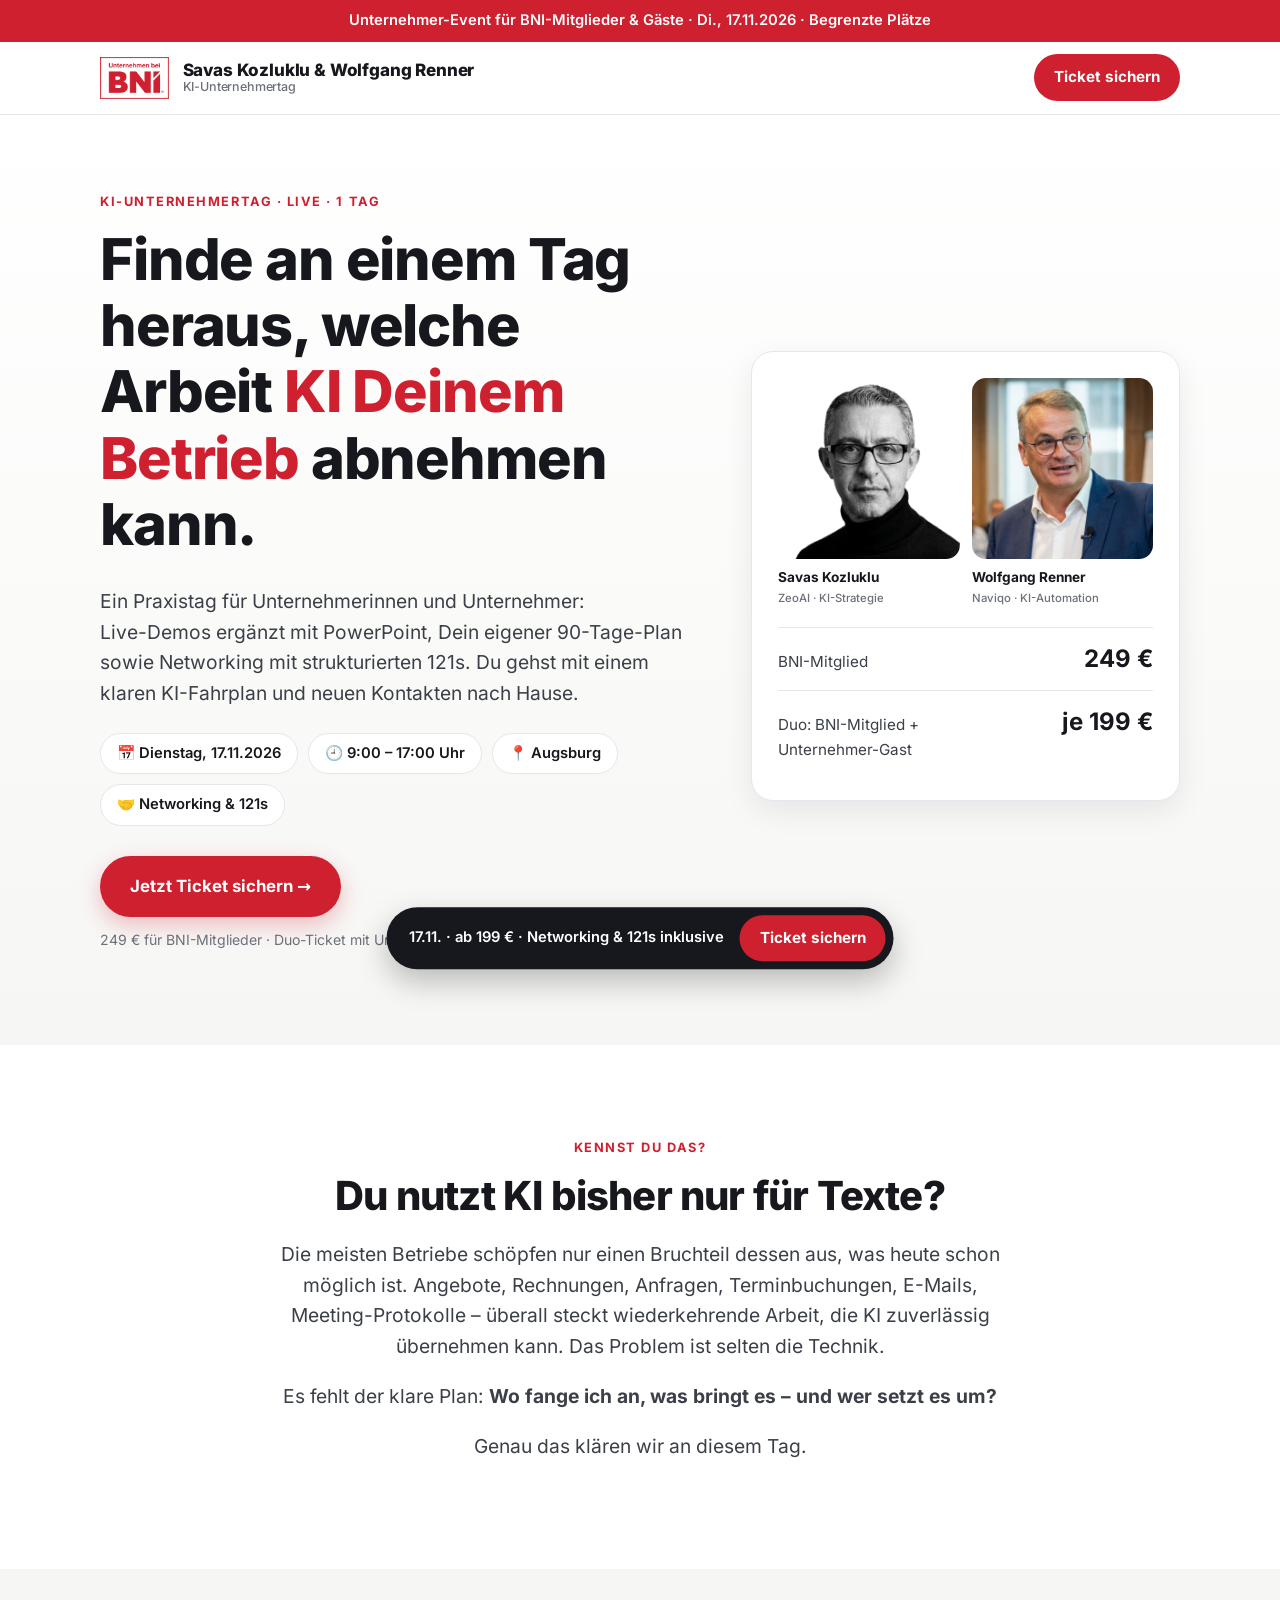
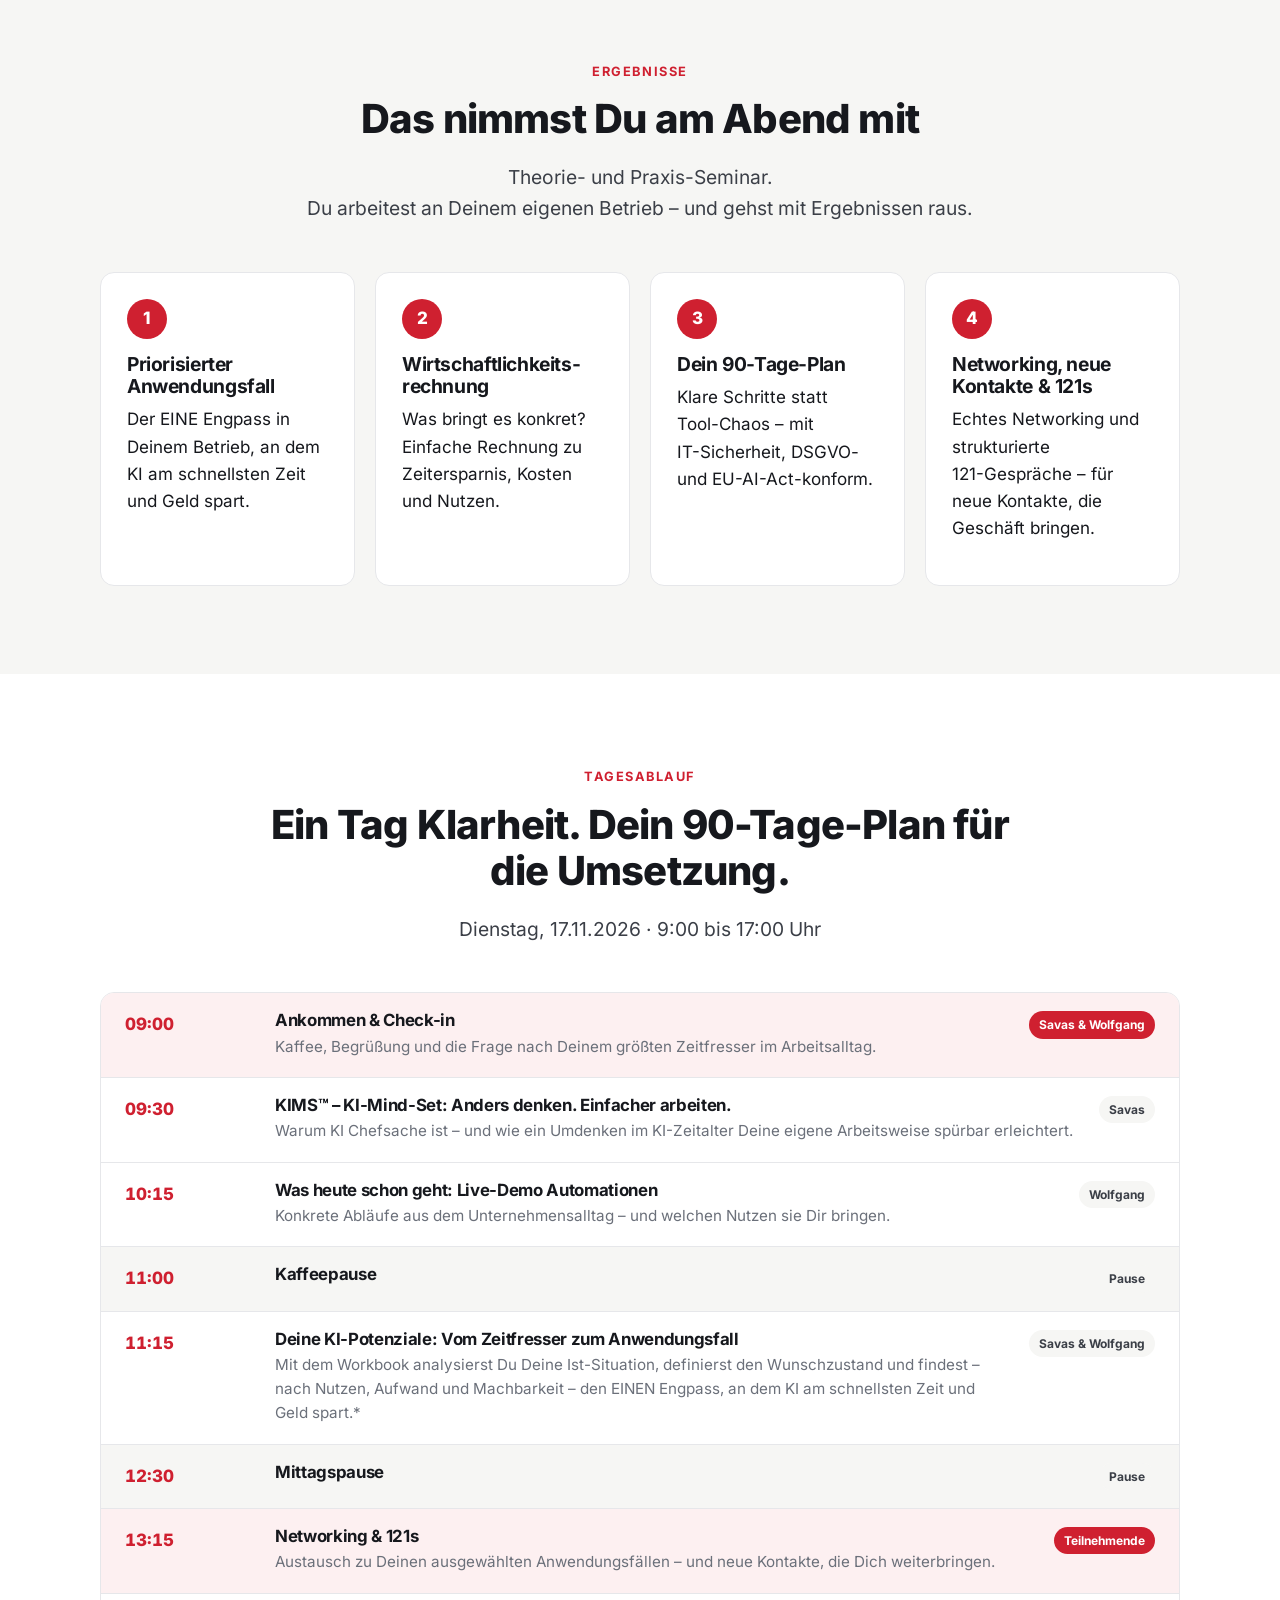
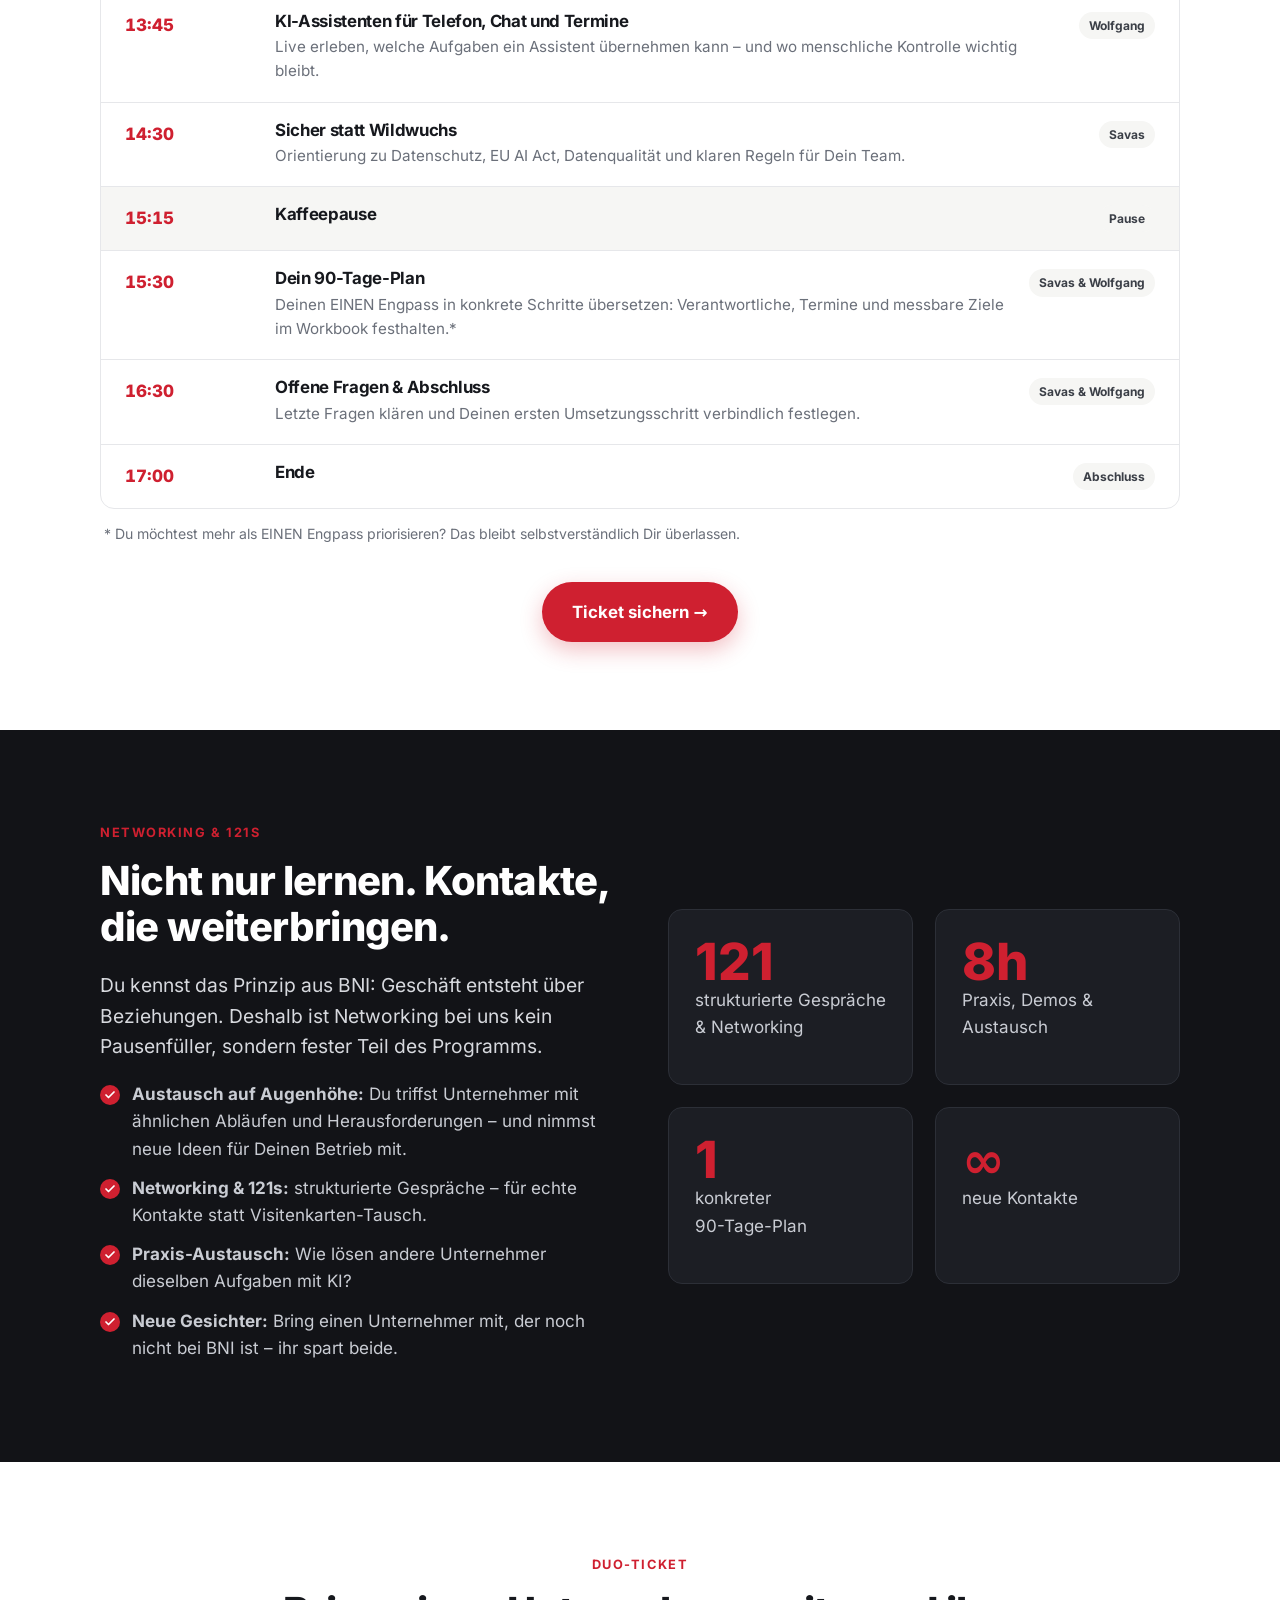
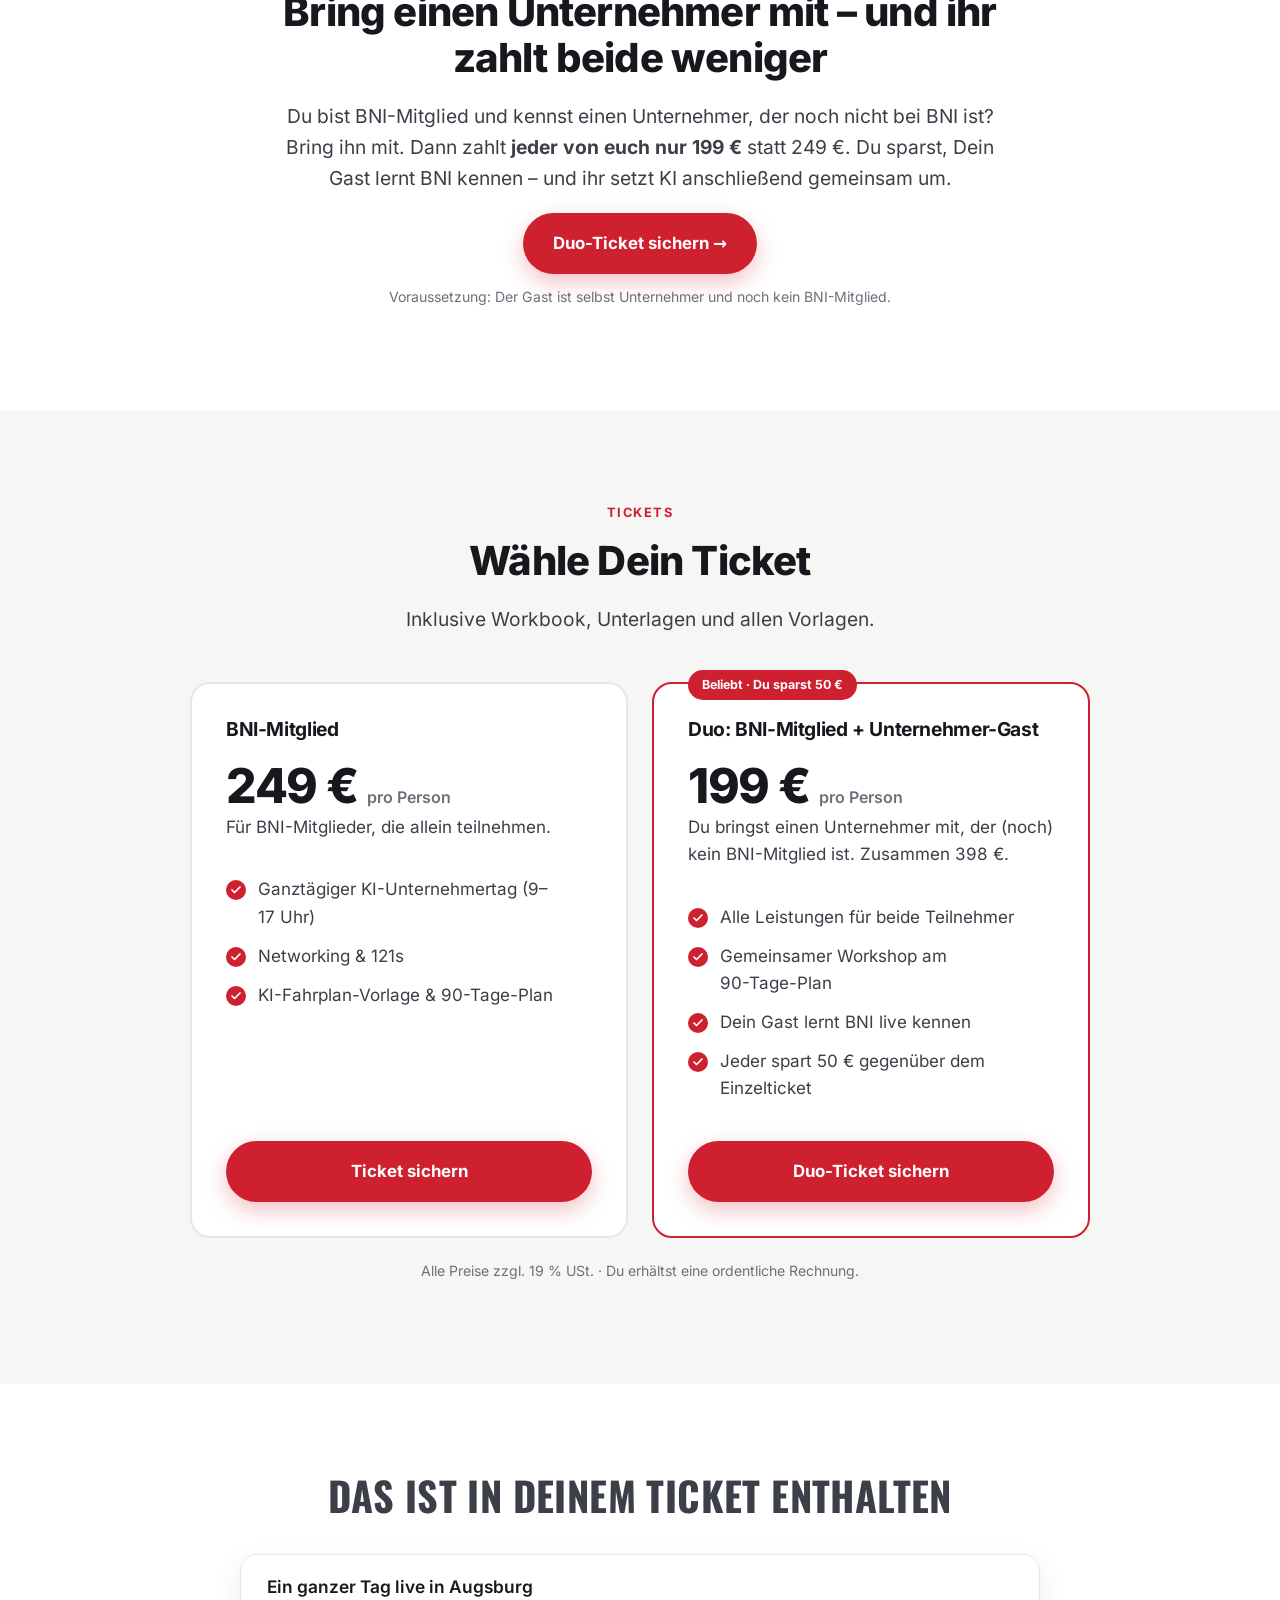
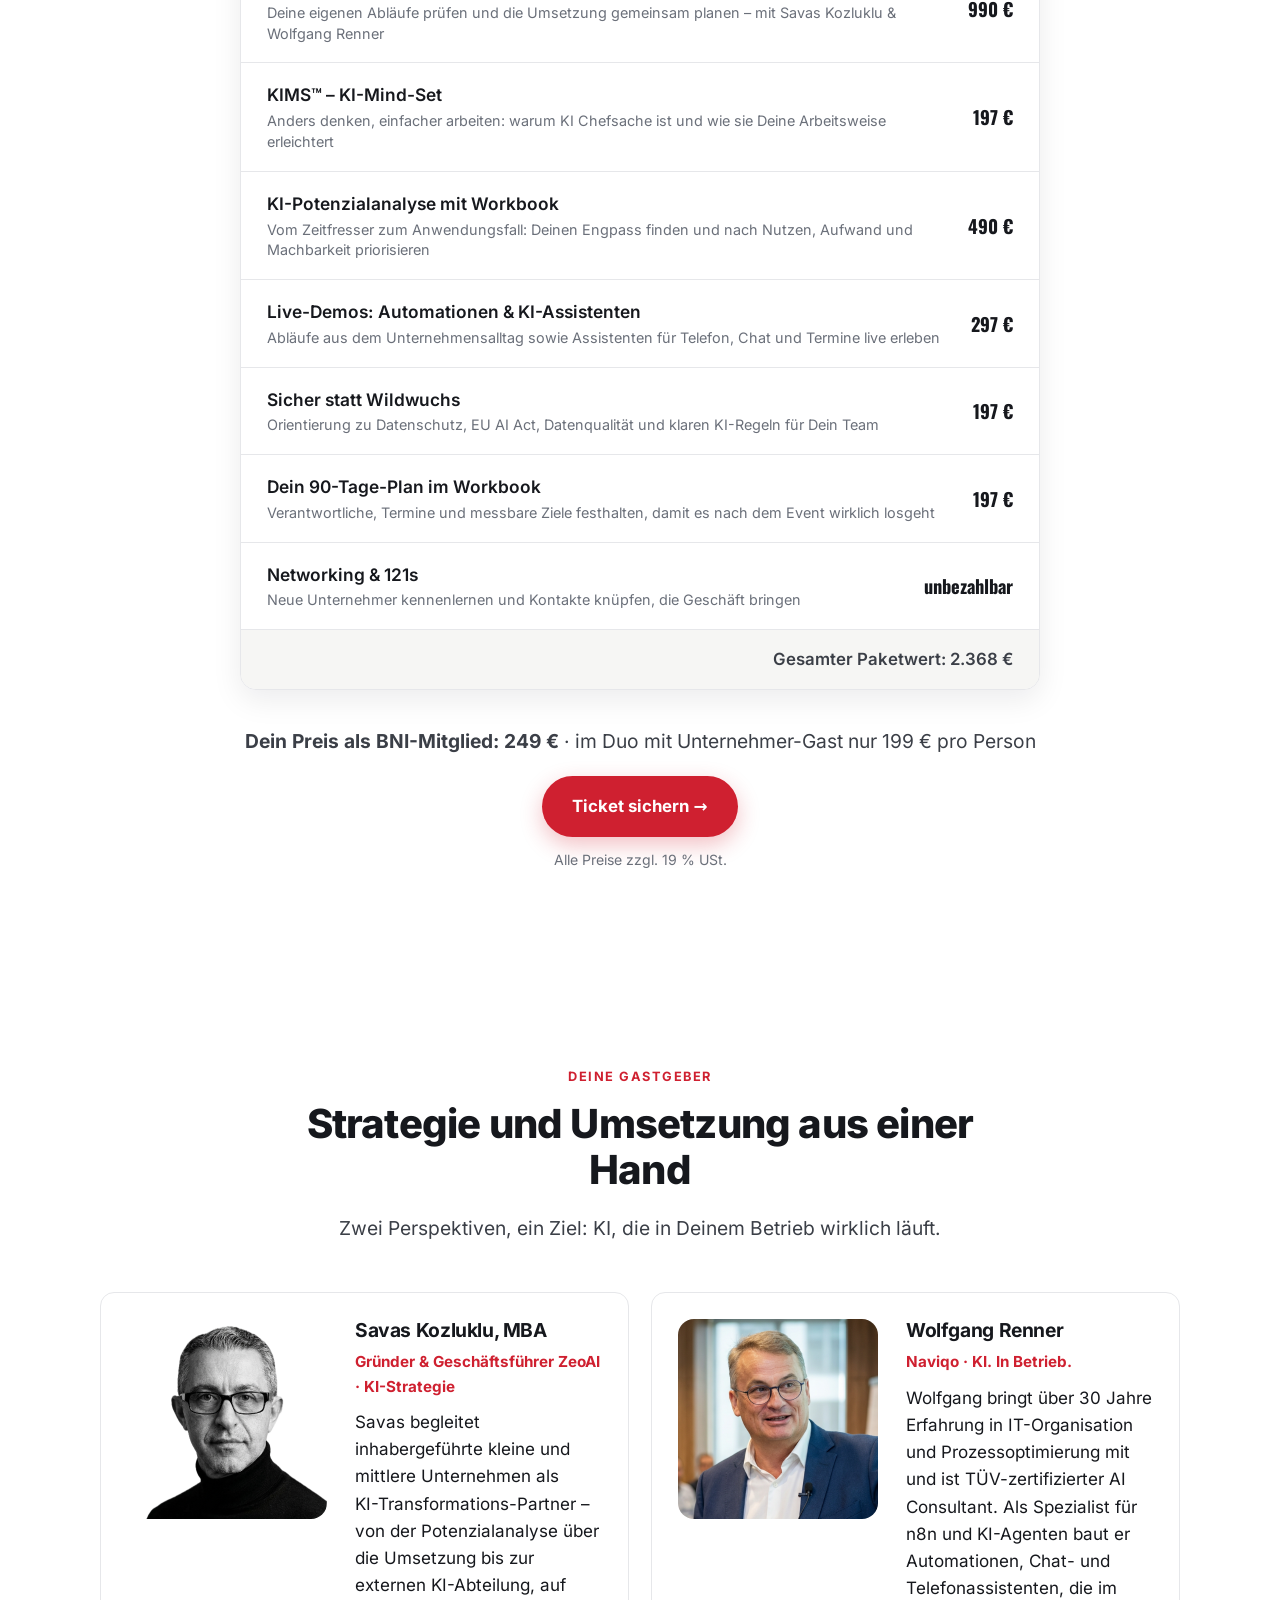
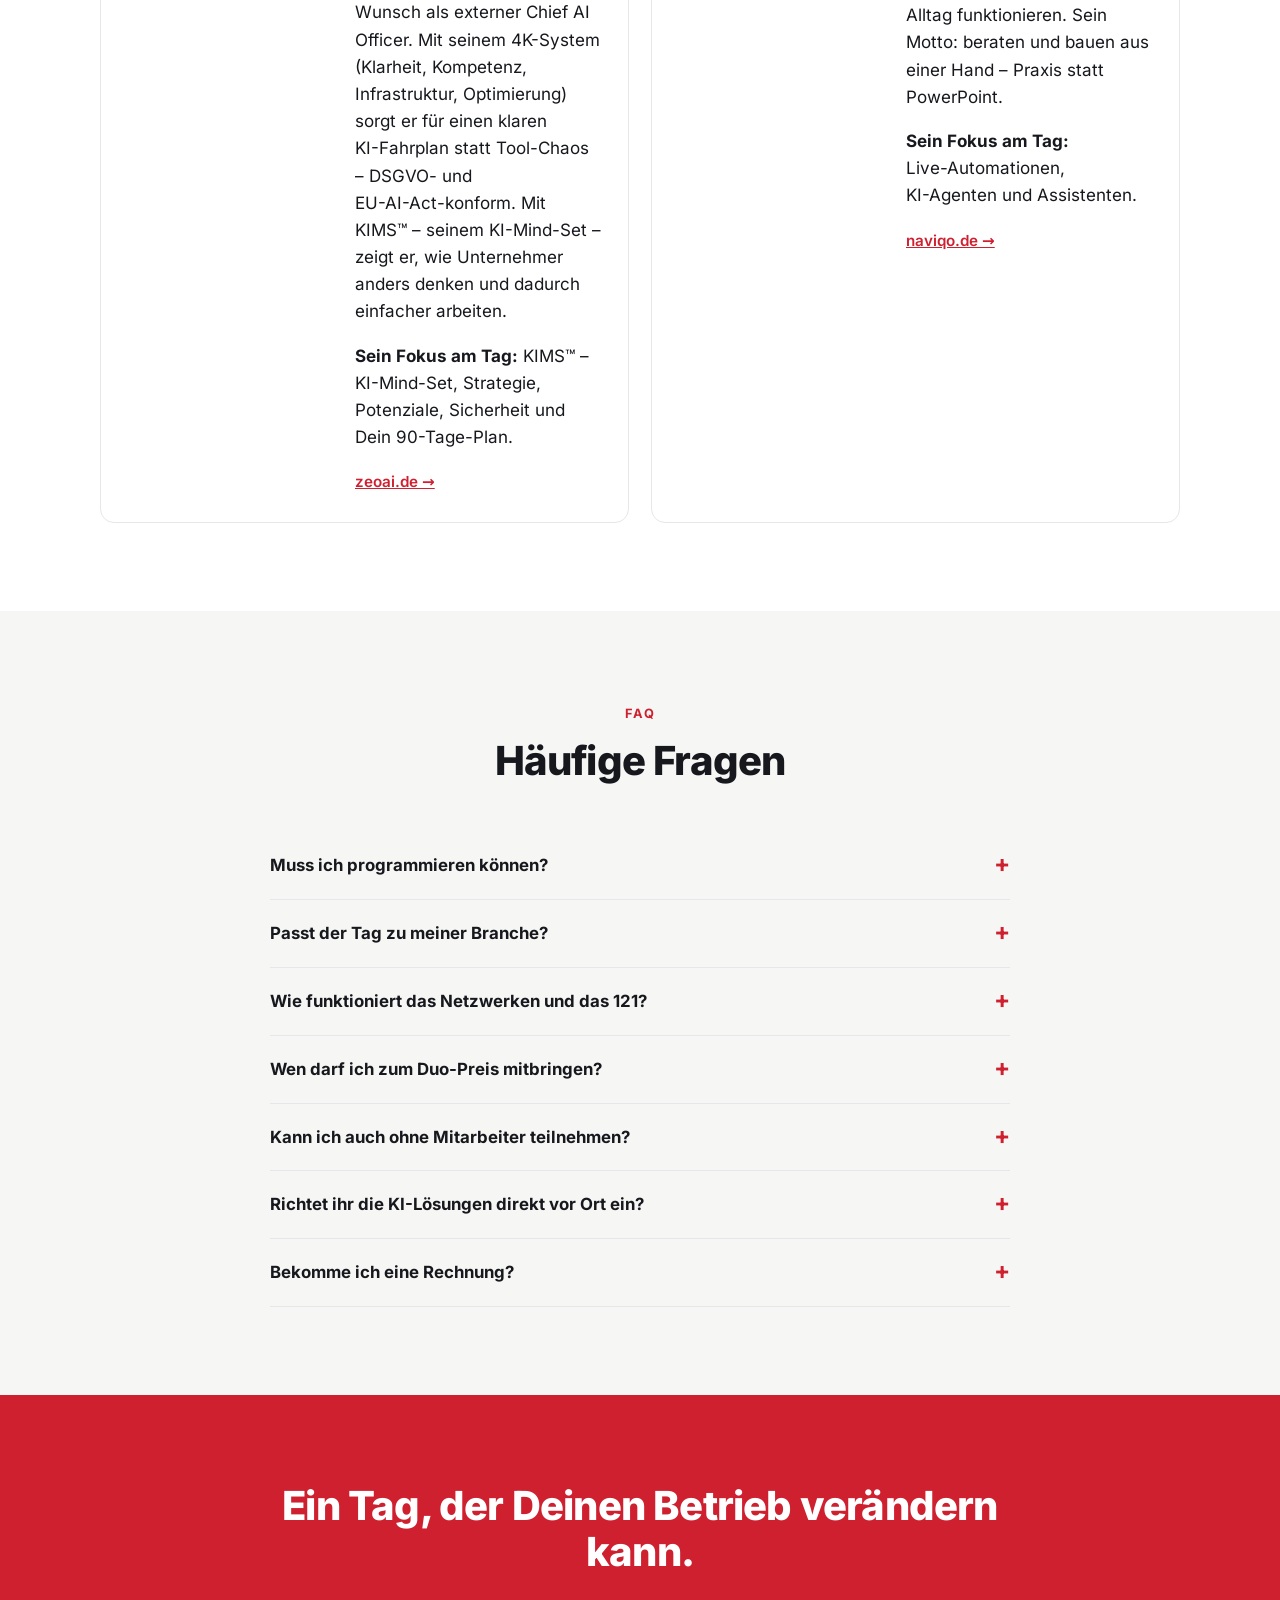
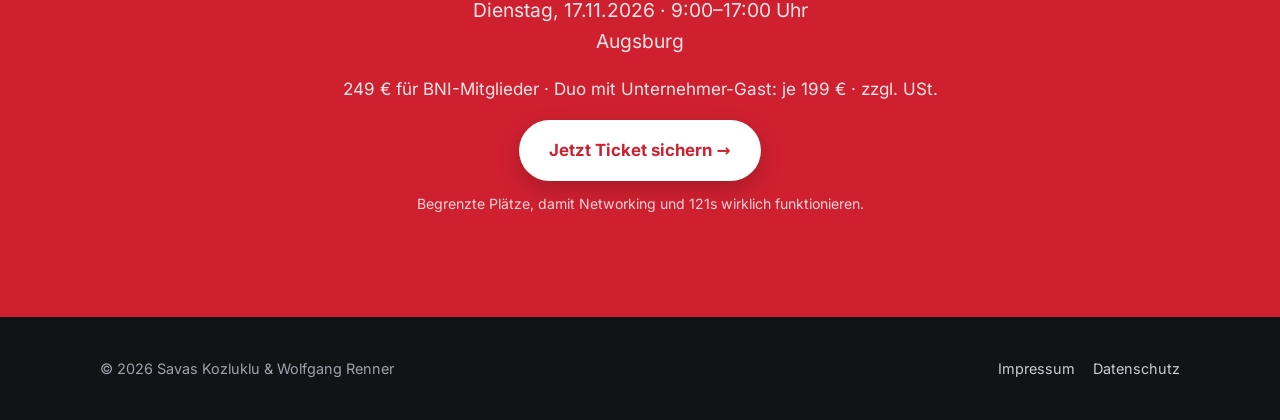
==== commit b062f549: "Schriften lokal eingebunden, Google Fonts entfernt Co-Authored-By: Claude Opus 5.5 <noreply@anthropi" ====
--- a/index.html
+++ b/index.html
@@ -5,9 +5,7 @@
   <meta name="viewport" content="width=device-width, initial-scale=1">
   <title>KI-Unternehmertag für BNI-Mitglieder · 17.11.2026</title>
   <meta name="description" content="Ein Tag, der zeigt, welche Arbeit KI Deinem Betrieb abnehmen kann – plus Networking und 121s. Mit Savas Kozluklu & Wolfgang Renner. Di., 17.11.2026, 9–17 Uhr.">
-  <link rel="preconnect" href="https://fonts.googleapis.com">
-  <link rel="preconnect" href="https://fonts.gstatic.com" crossorigin>
-  <link href="https://fonts.googleapis.com/css2?family=Inter:wght@400;500;600;700;800&family=Oswald:wght@600;700&display=swap" rel="stylesheet">
+  <link rel="preload" href="assets/fonts/inter-latin-wght-normal.woff2" as="font" type="font/woff2" crossorigin>
   <link rel="stylesheet" href="styles.css">
 </head>
 <body>
--- a/styles.css
+++ b/styles.css
@@ -1,3 +1,7 @@
+/* Schriften lokal eingebunden (keine Verbindung zu Google) */
+@font-face { font-family: "Inter"; font-style: normal; font-display: swap; font-weight: 100 900; src: url("assets/fonts/inter-latin-wght-normal.woff2") format("woff2"); }
+@font-face { font-family: "Oswald"; font-style: normal; font-display: swap; font-weight: 200 700; src: url("assets/fonts/oswald-latin-wght-normal.woff2") format("woff2"); }
+
 :root {
   --red: #cf2030;
   --red-dark: #a8141f;
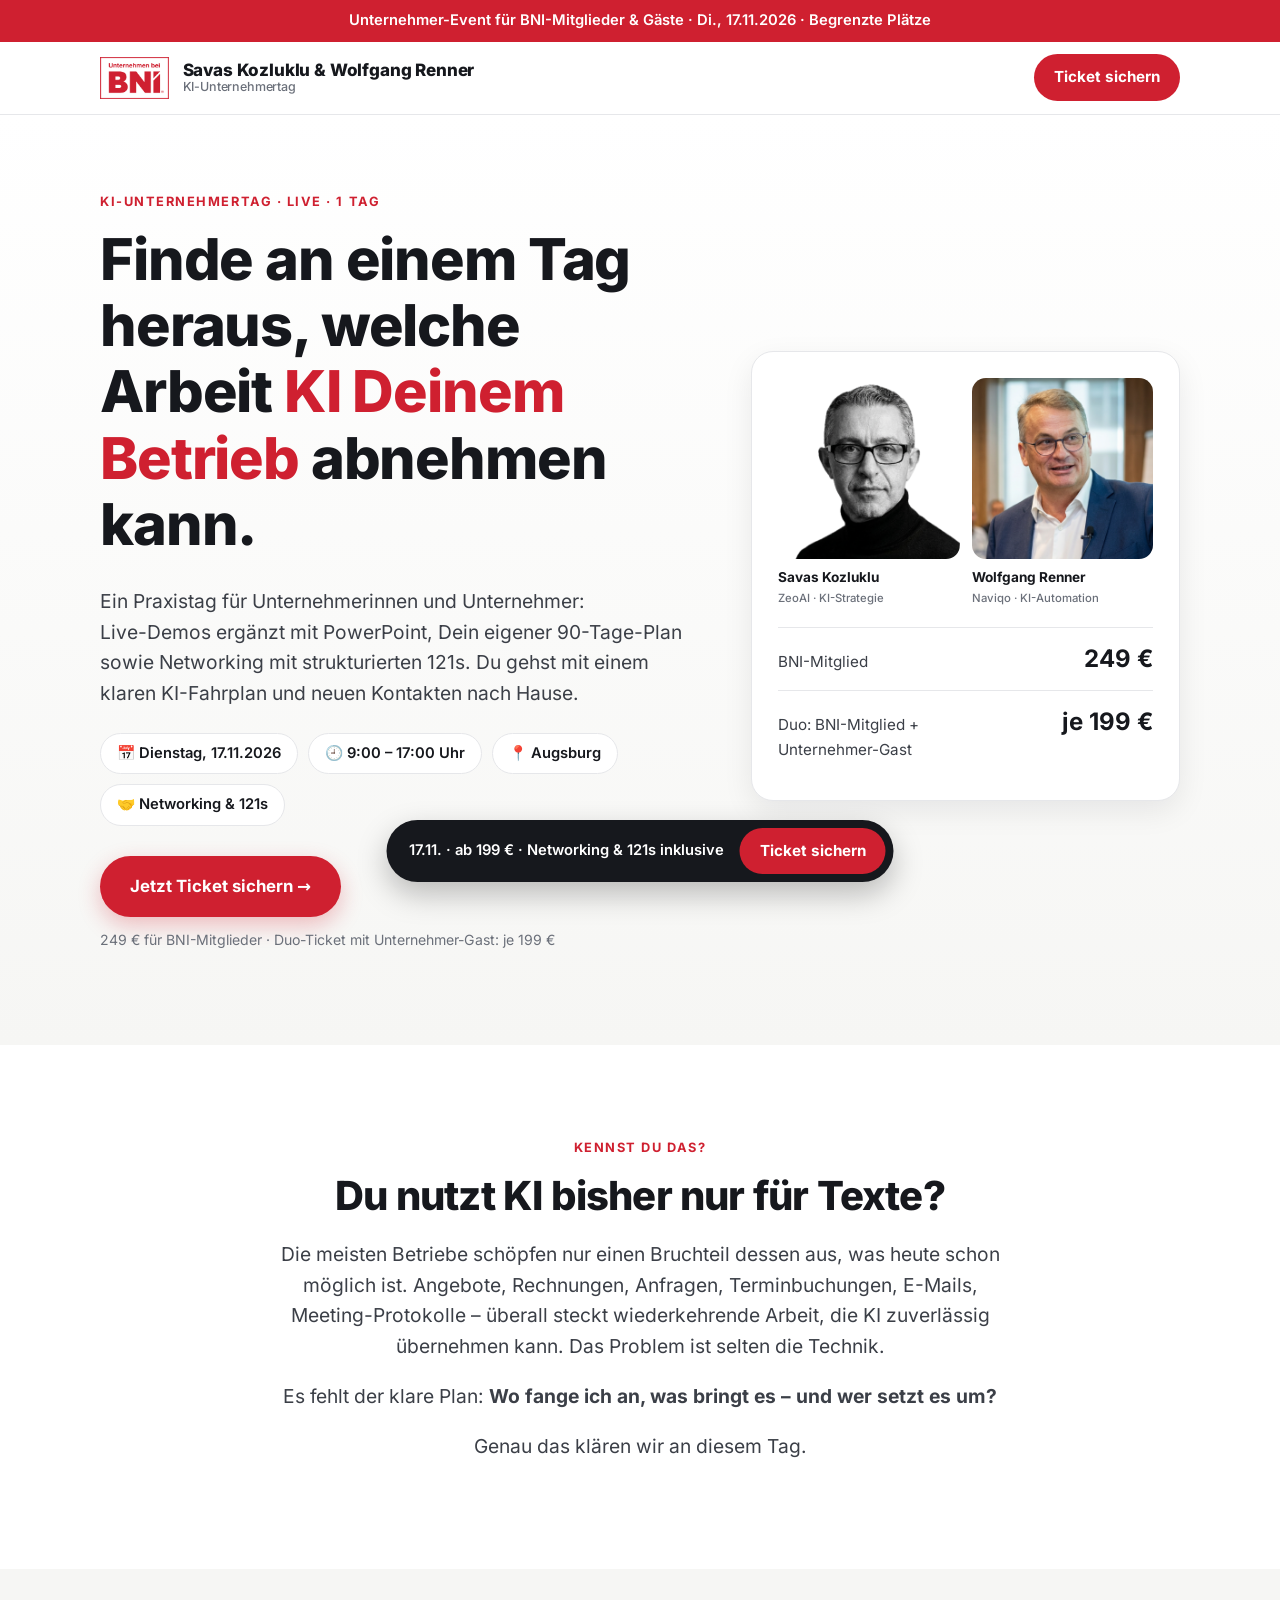
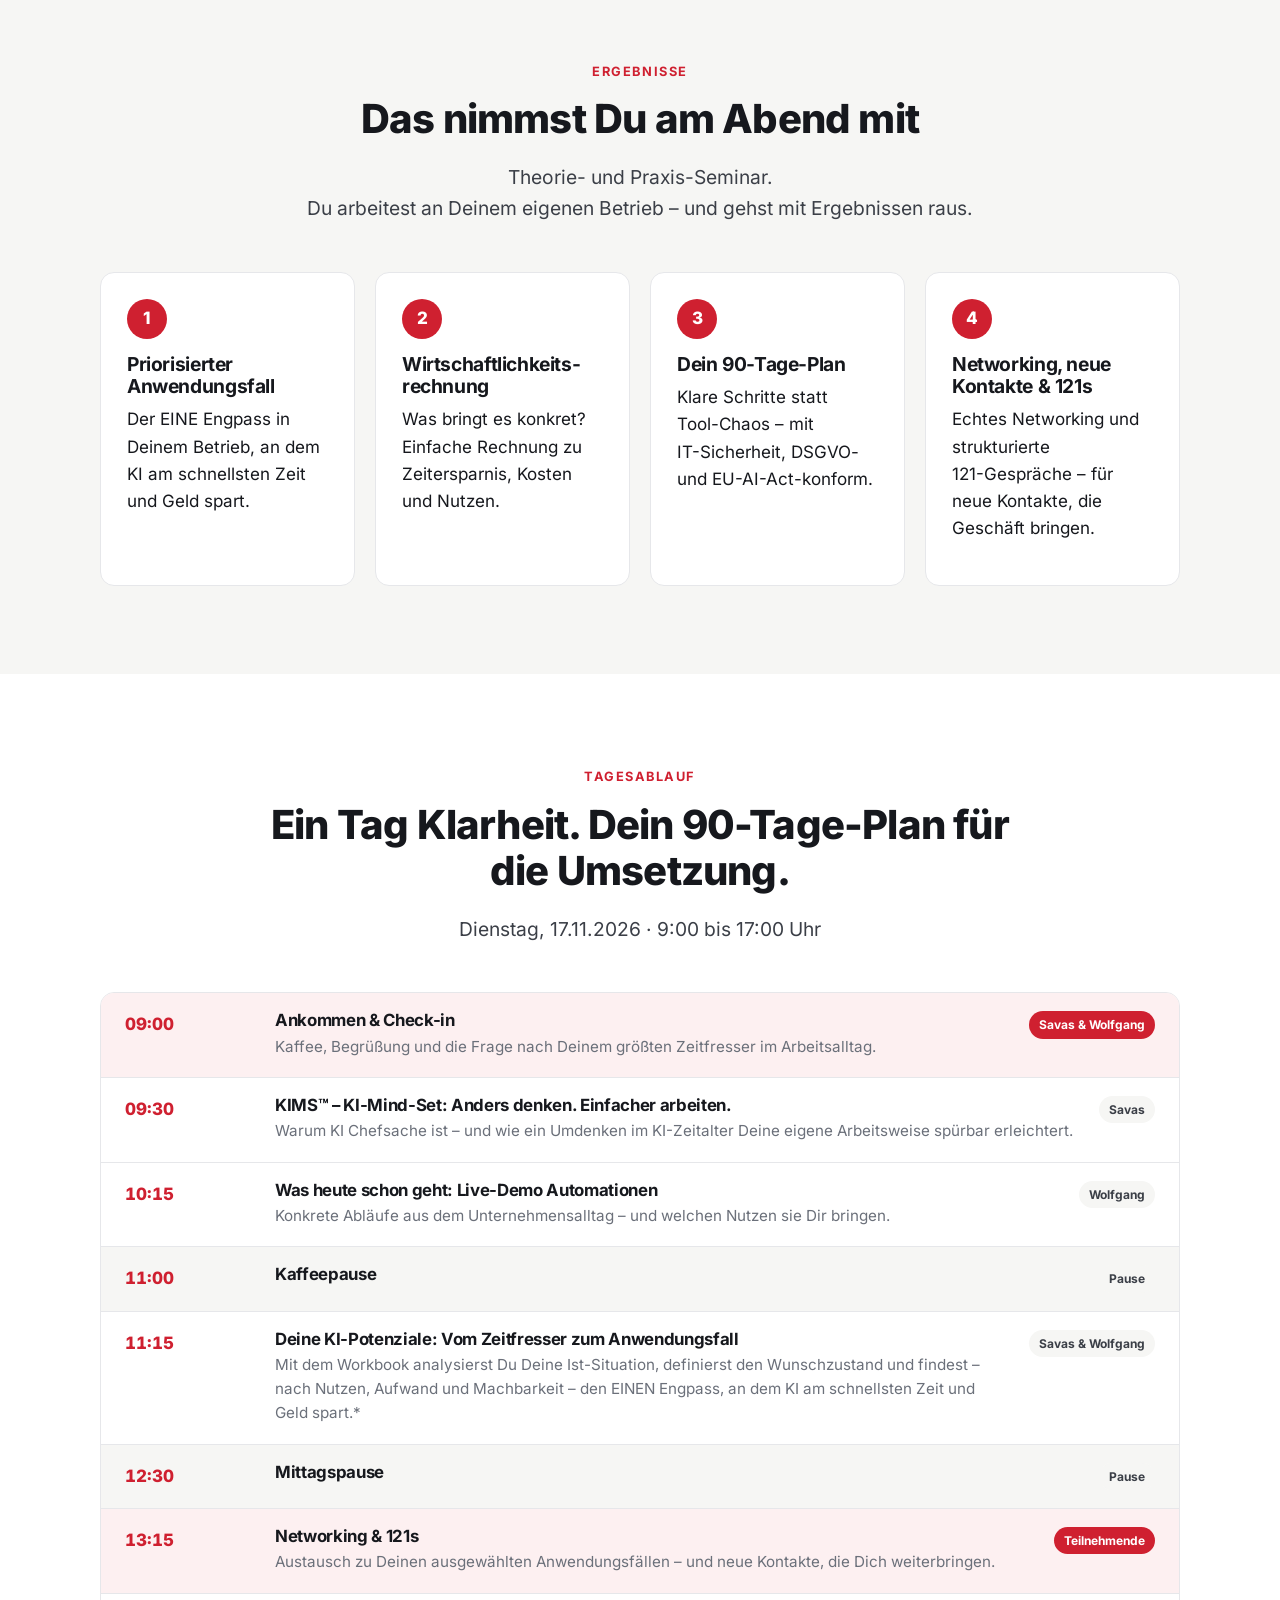
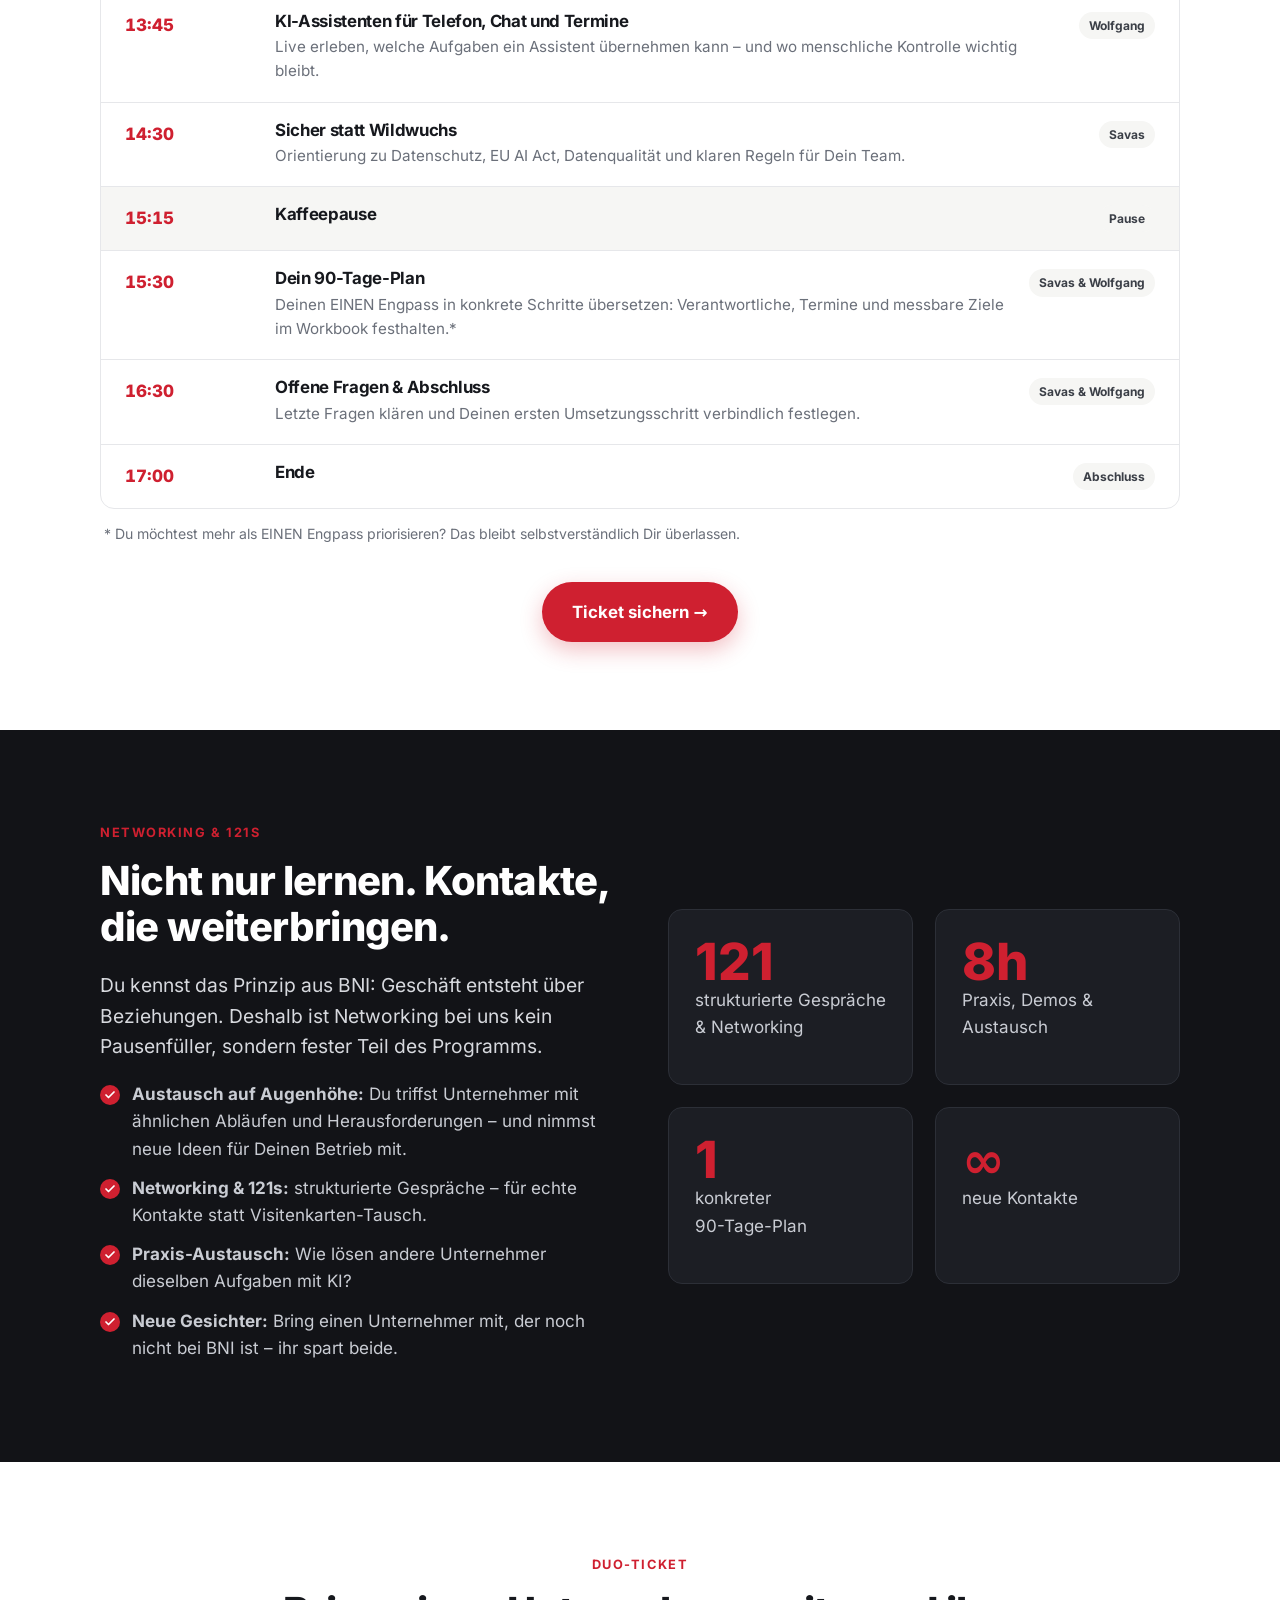
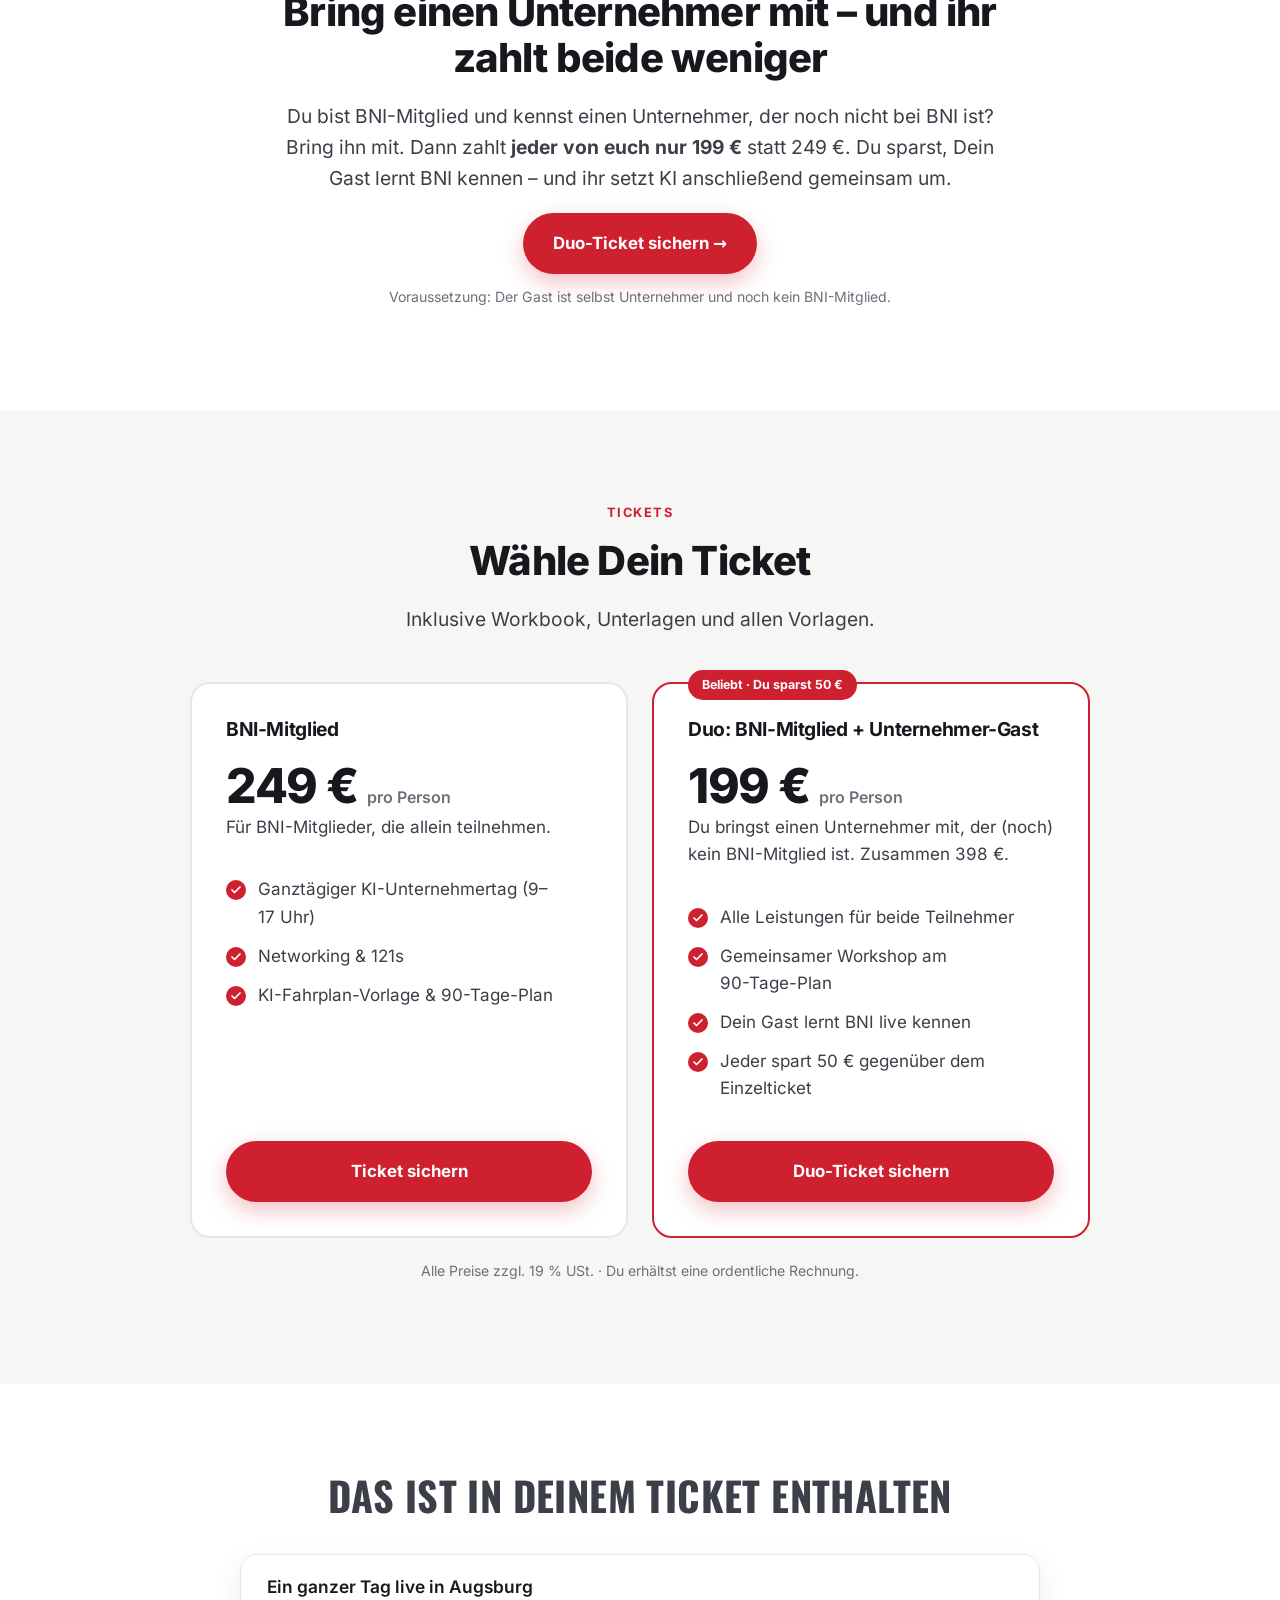
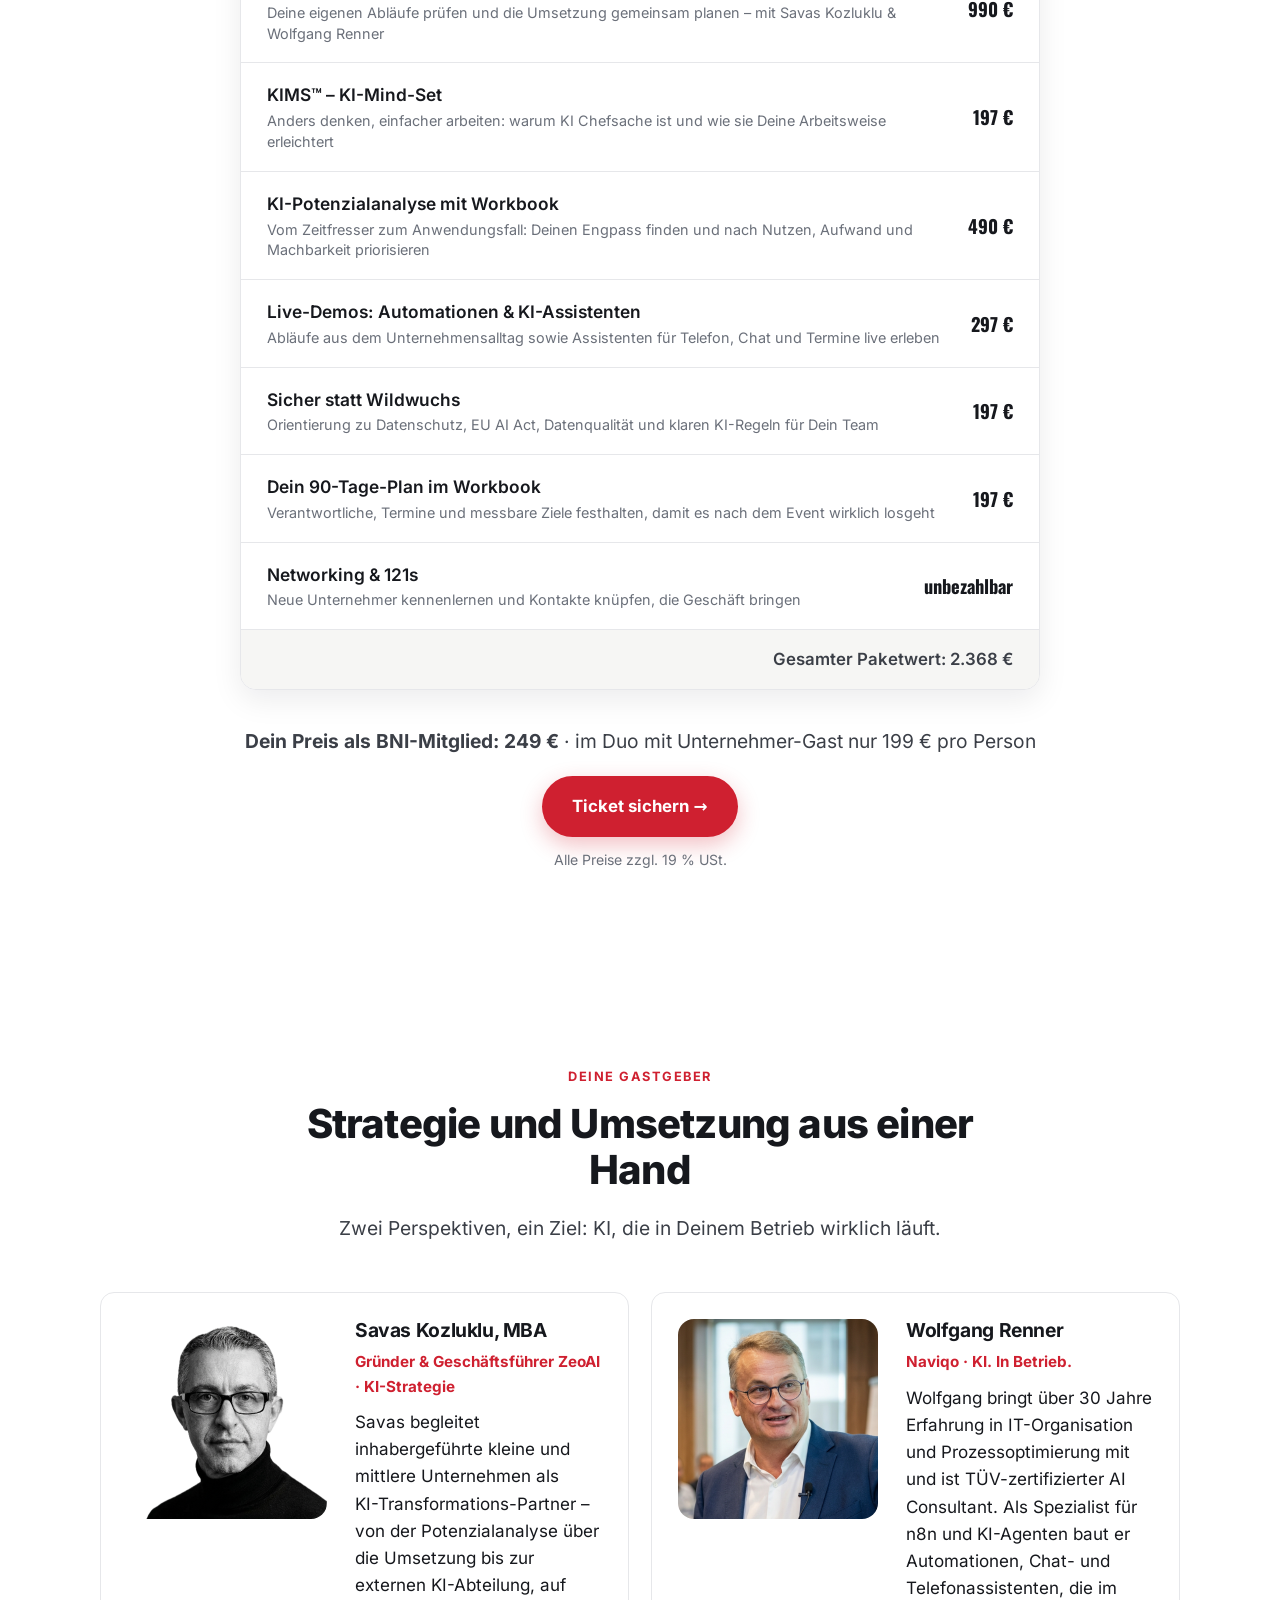
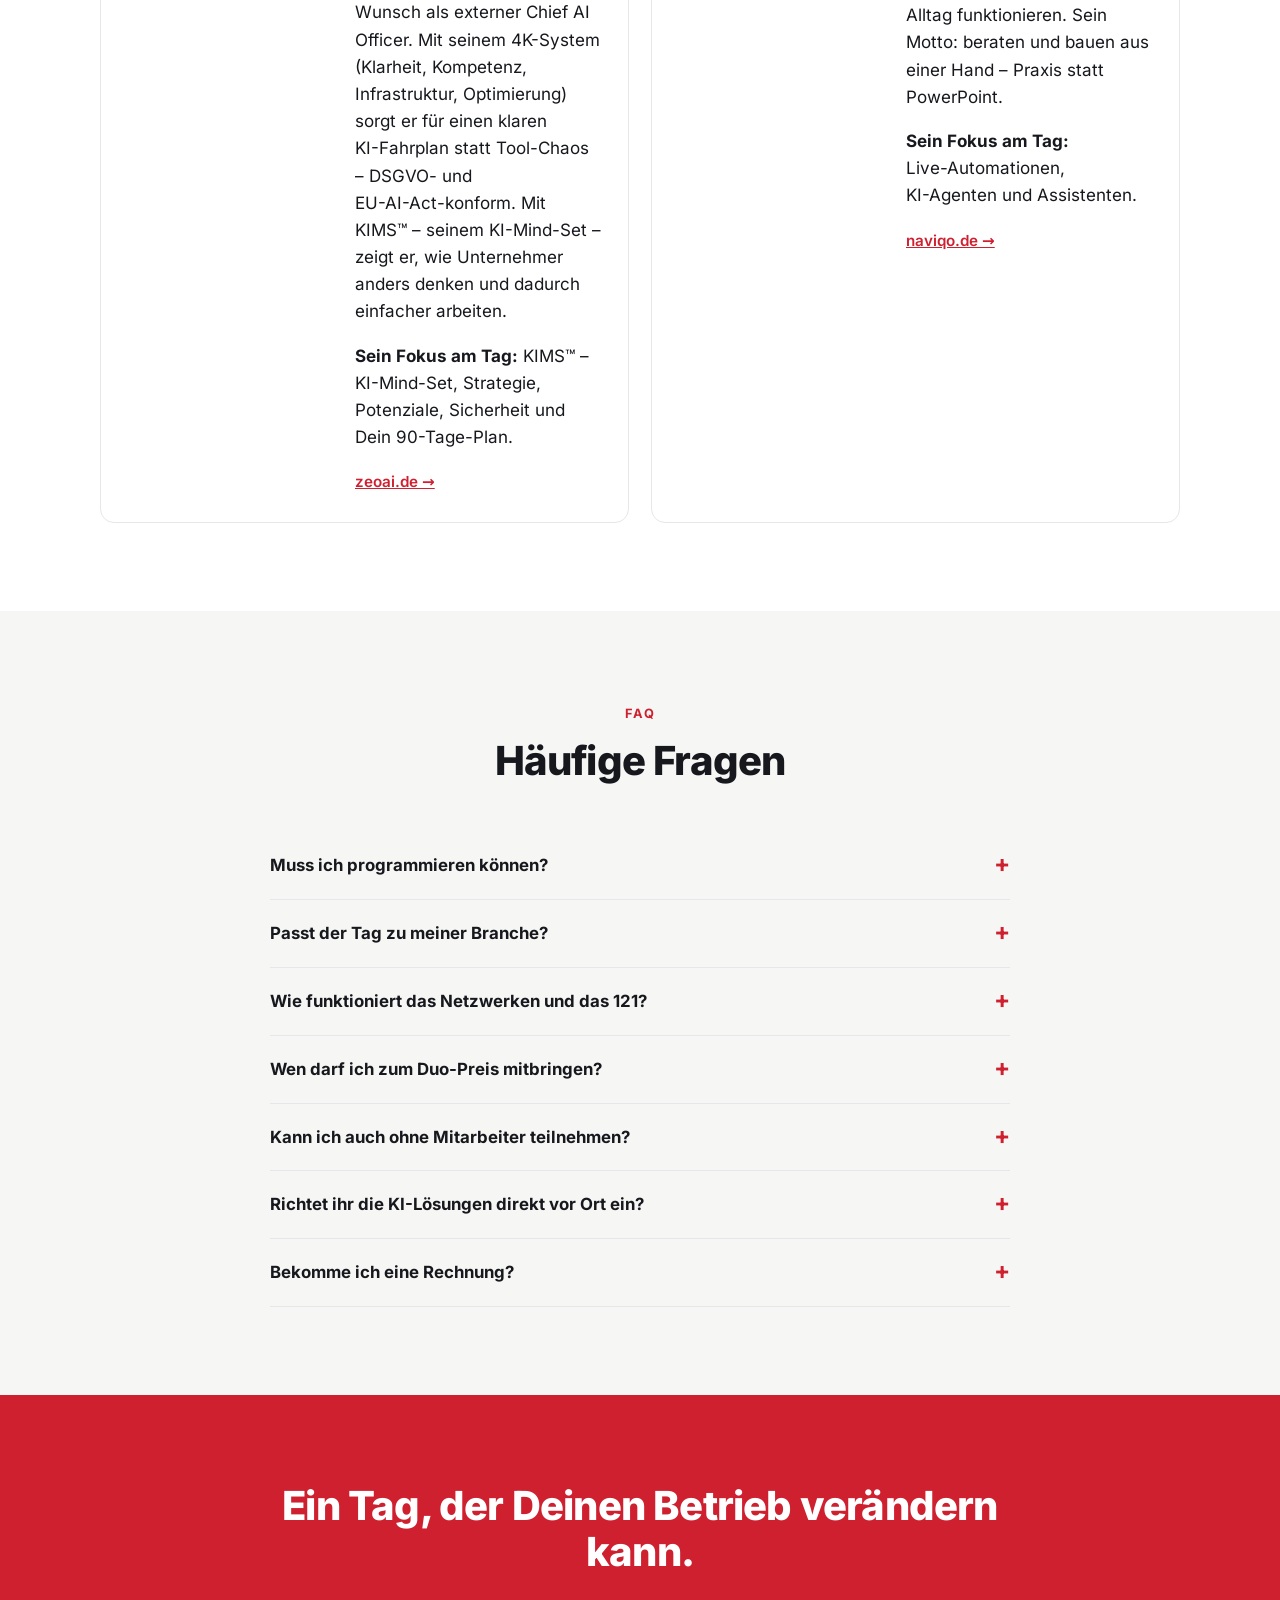
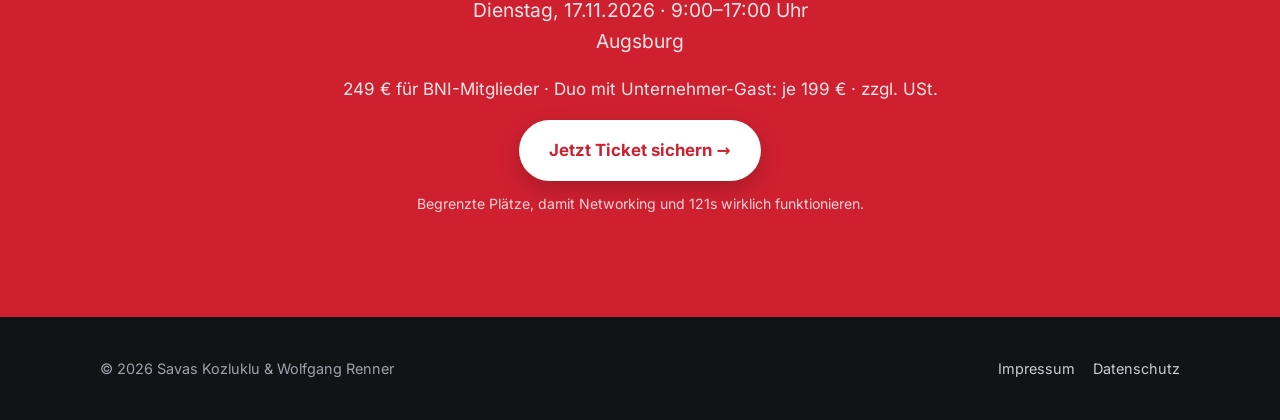
==== commit c6039b32: "styles.css mit Versionsnummer laden Co-Authored-By: Claude Opus 5.5 <noreply@anthropic.com>" ====
--- a/index.html
+++ b/index.html
@@ -6,7 +6,7 @@
   <title>KI-Unternehmertag für BNI-Mitglieder · 17.11.2026</title>
   <meta name="description" content="Ein Tag, der zeigt, welche Arbeit KI Deinem Betrieb abnehmen kann – plus Networking und 121s. Mit Savas Kozluklu & Wolfgang Renner. Di., 17.11.2026, 9–17 Uhr.">
   <link rel="preload" href="assets/fonts/inter-latin-wght-normal.woff2" as="font" type="font/woff2" crossorigin>
-  <link rel="stylesheet" href="styles.css">
+  <link rel="stylesheet" href="styles.css?v=2">
 </head>
 <body>
 
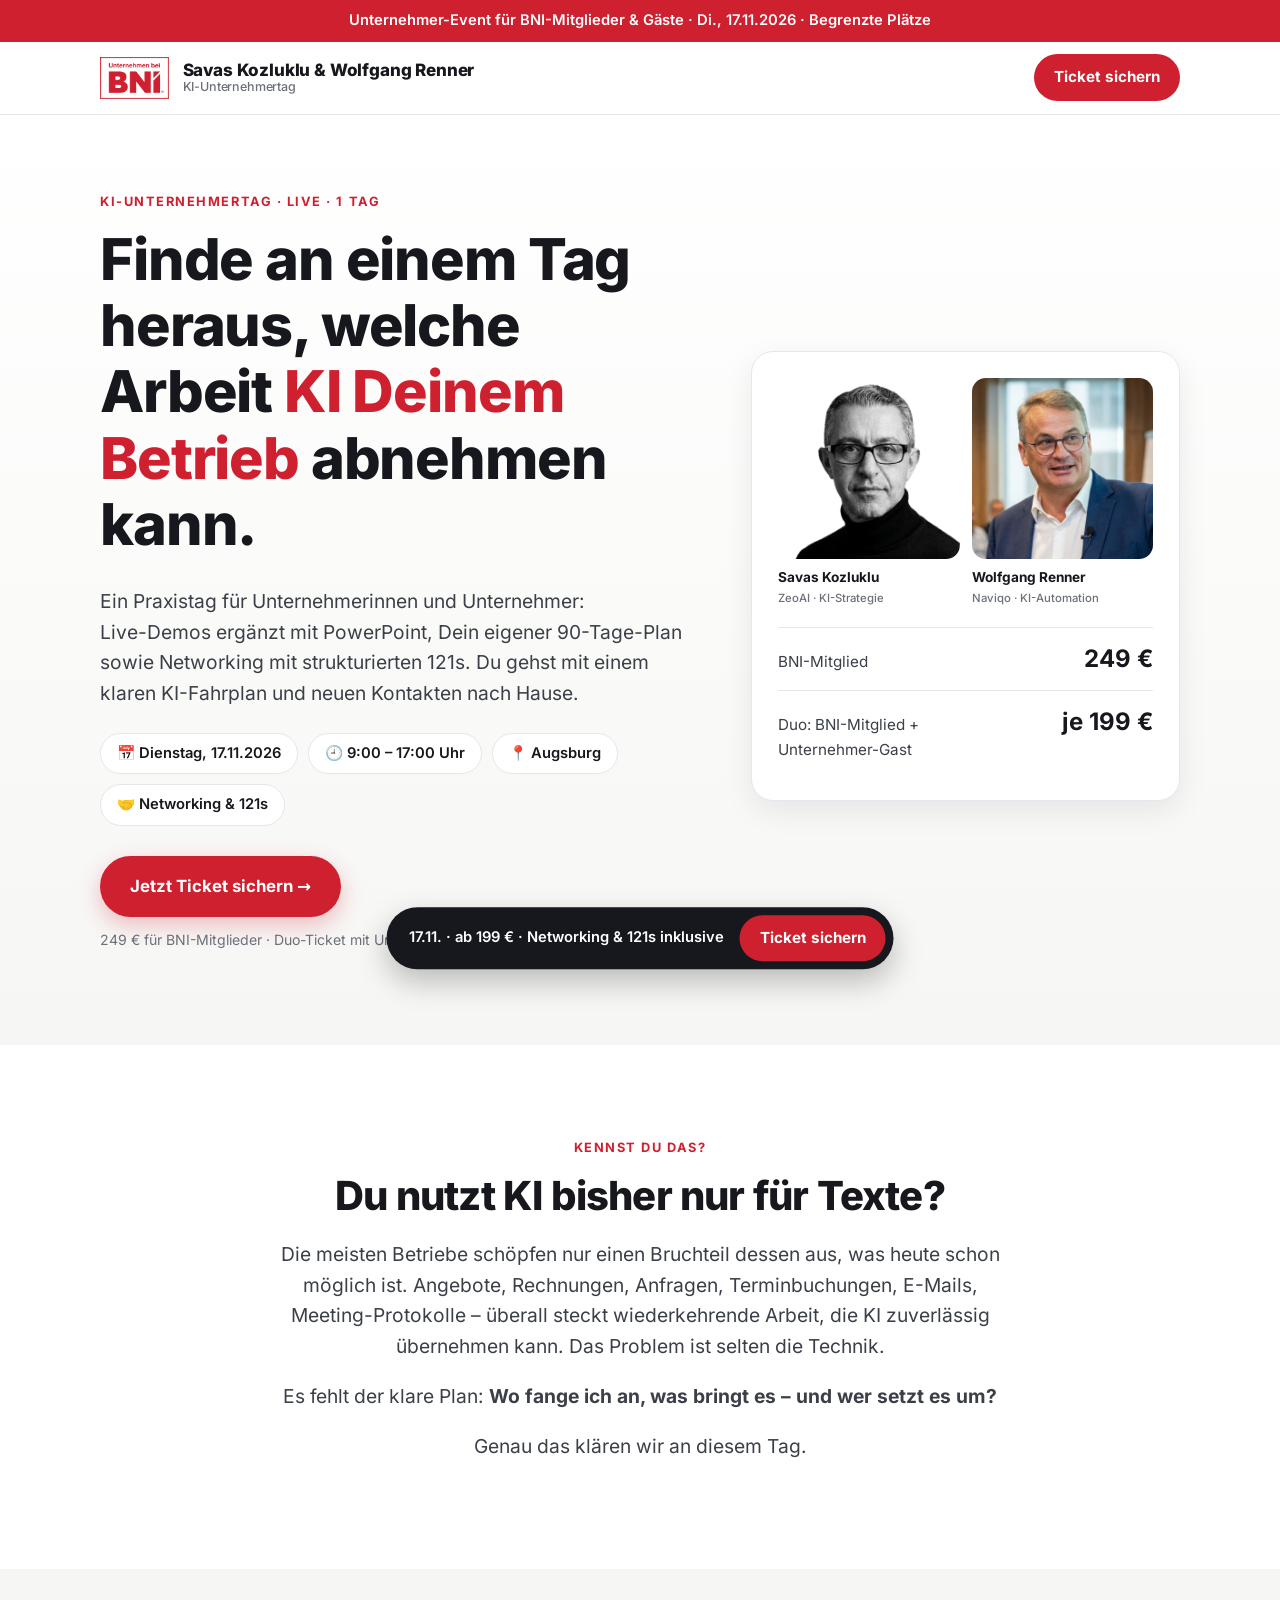
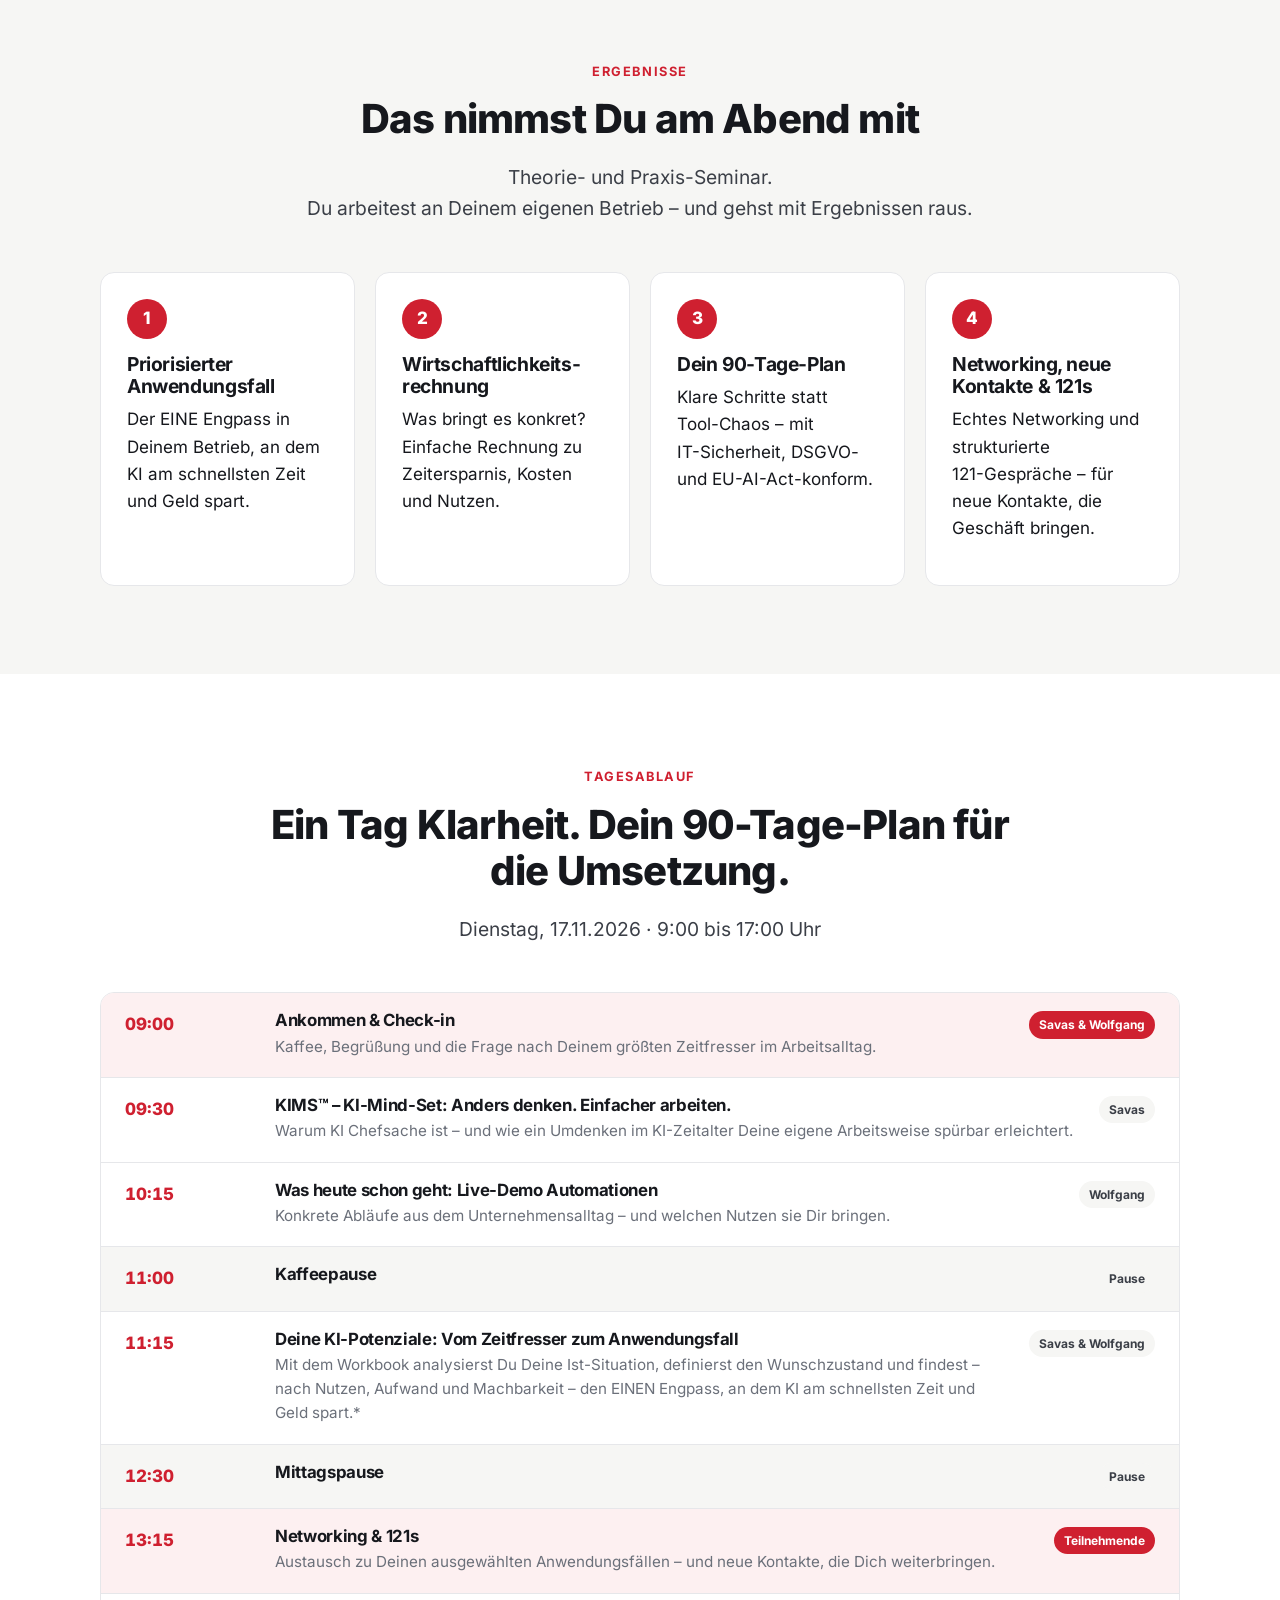
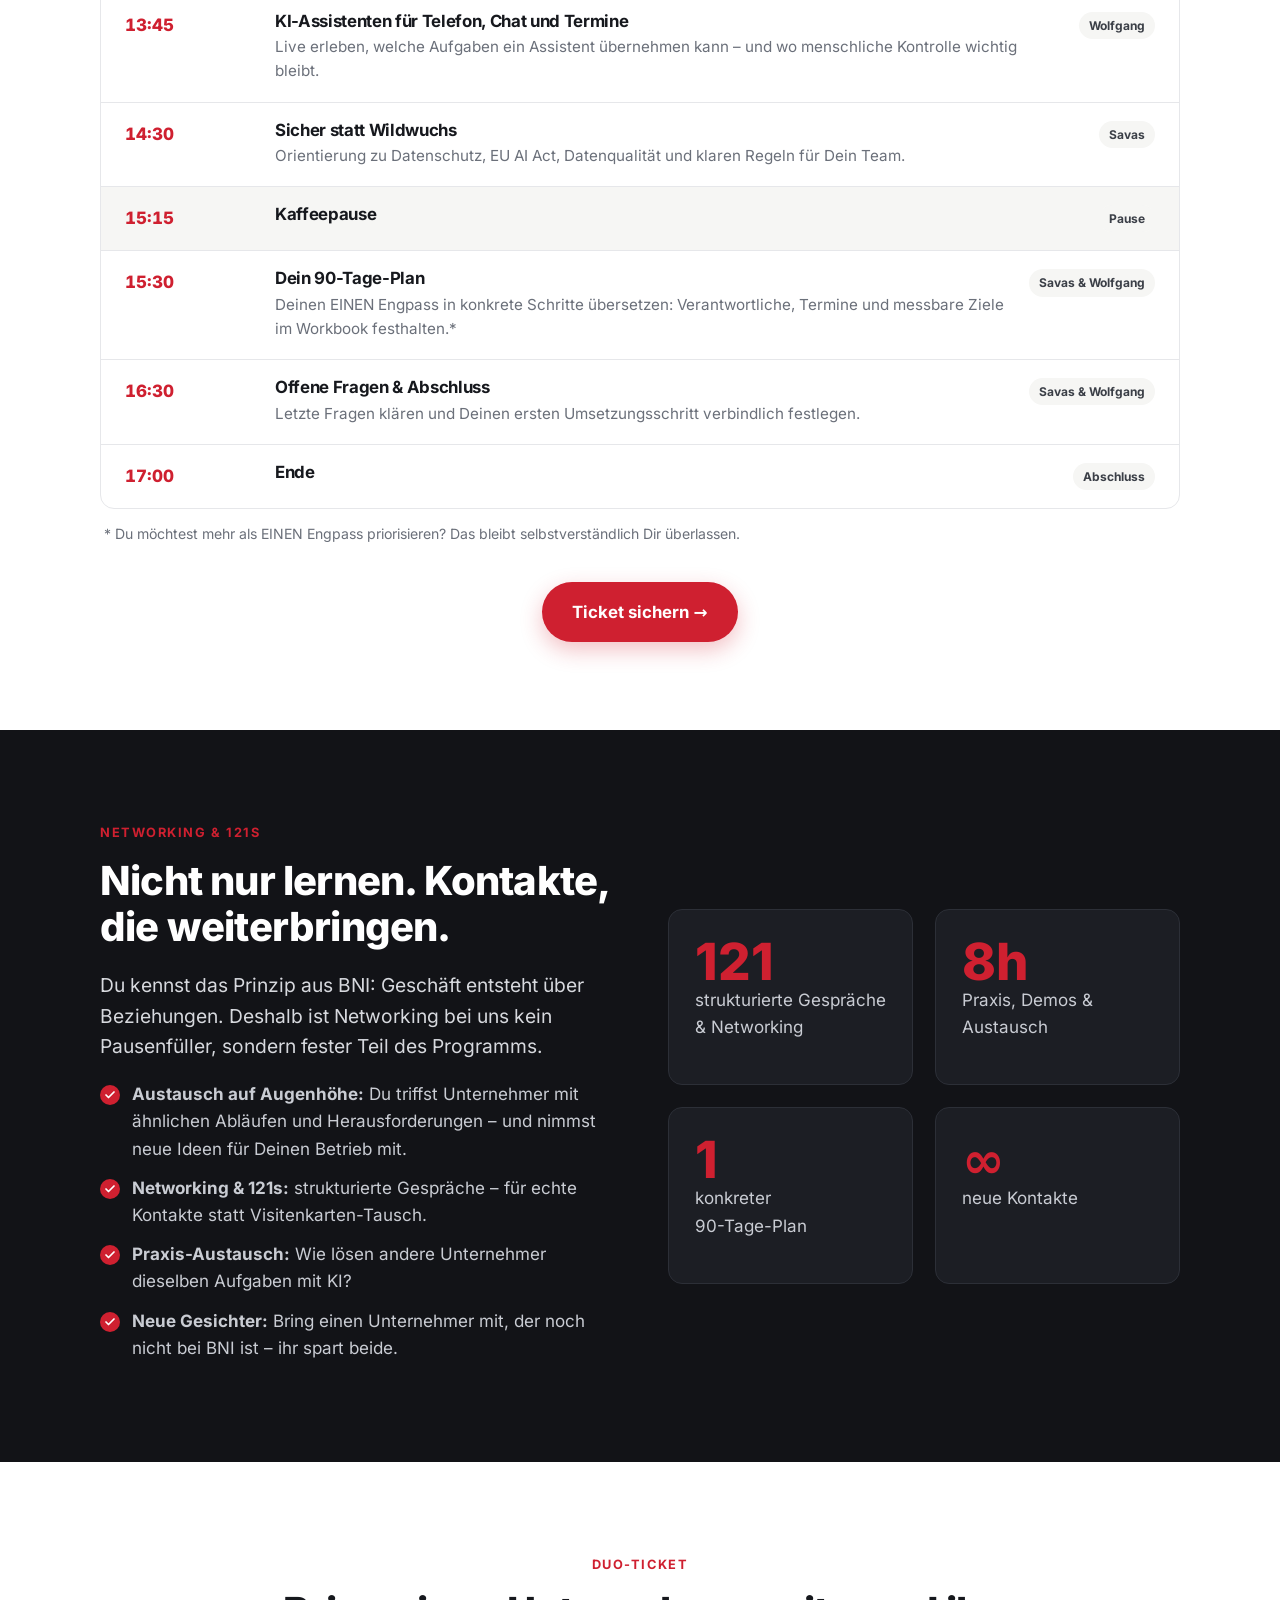
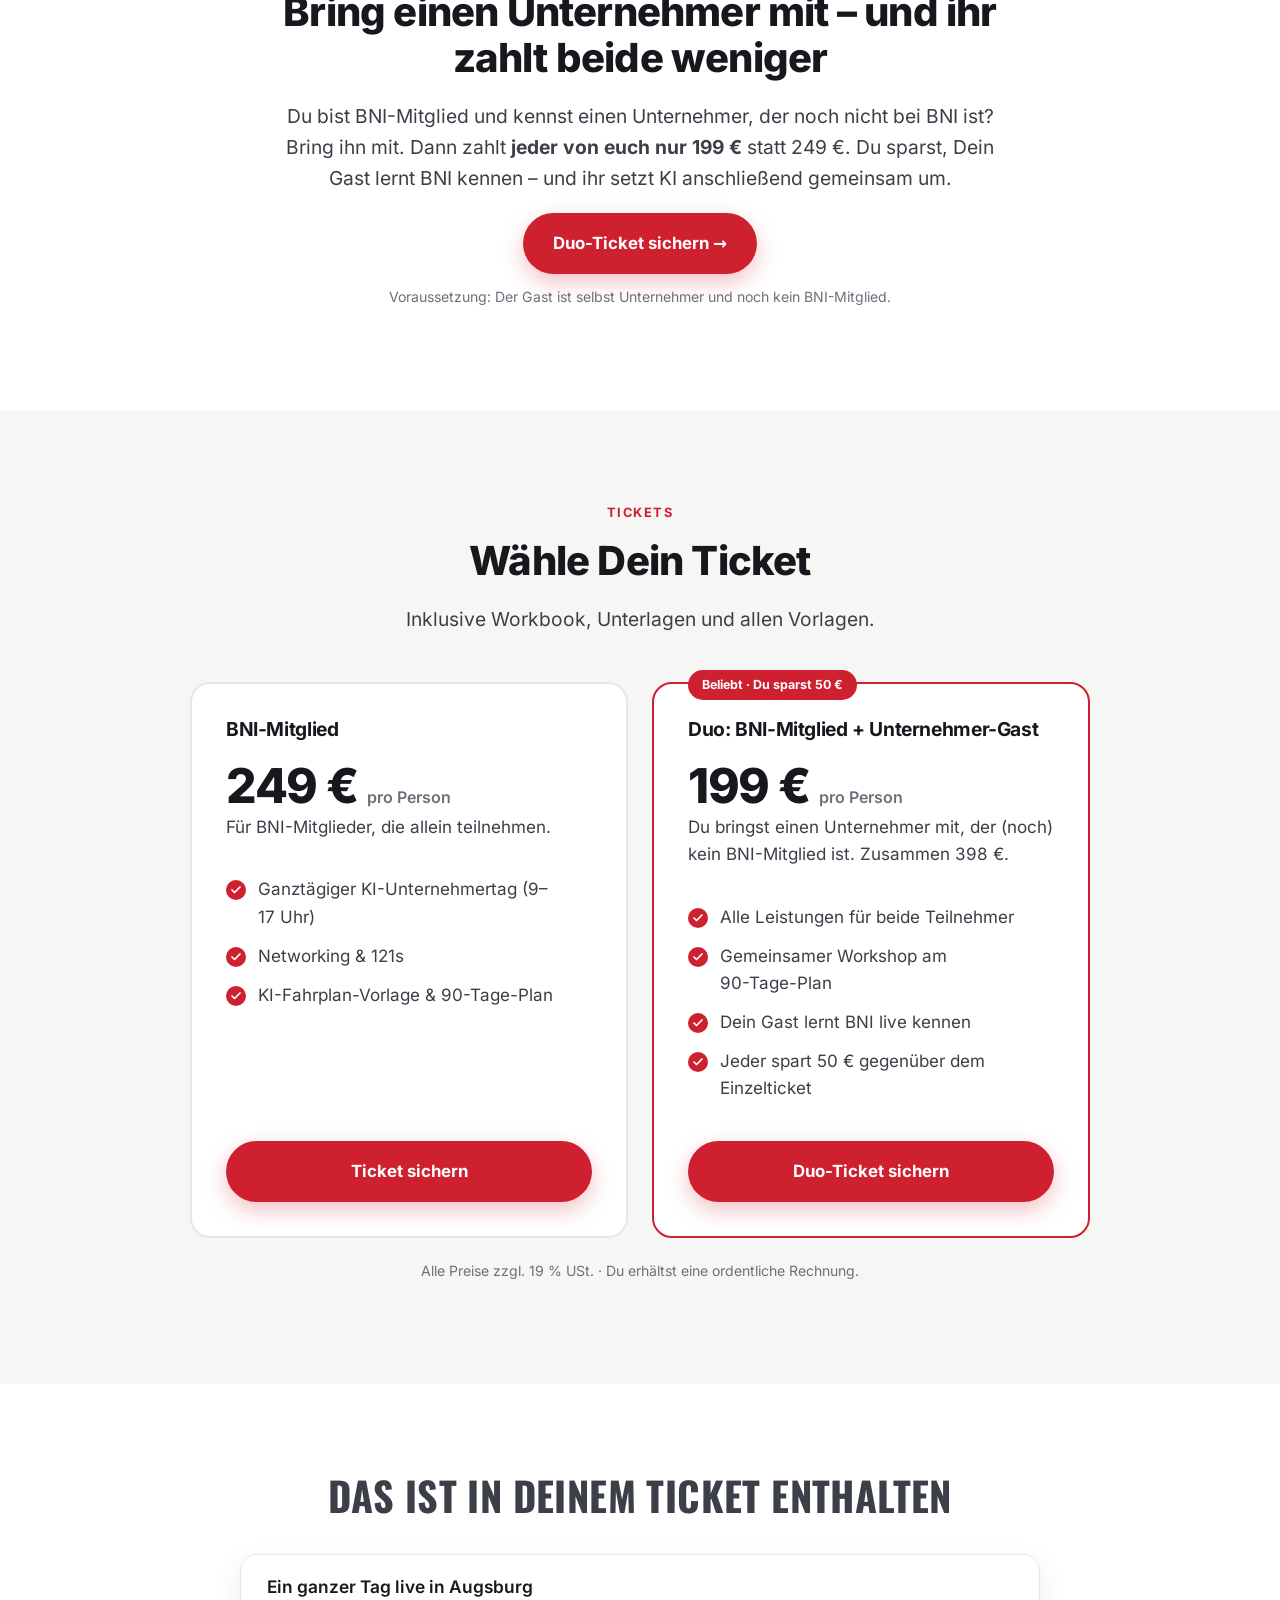
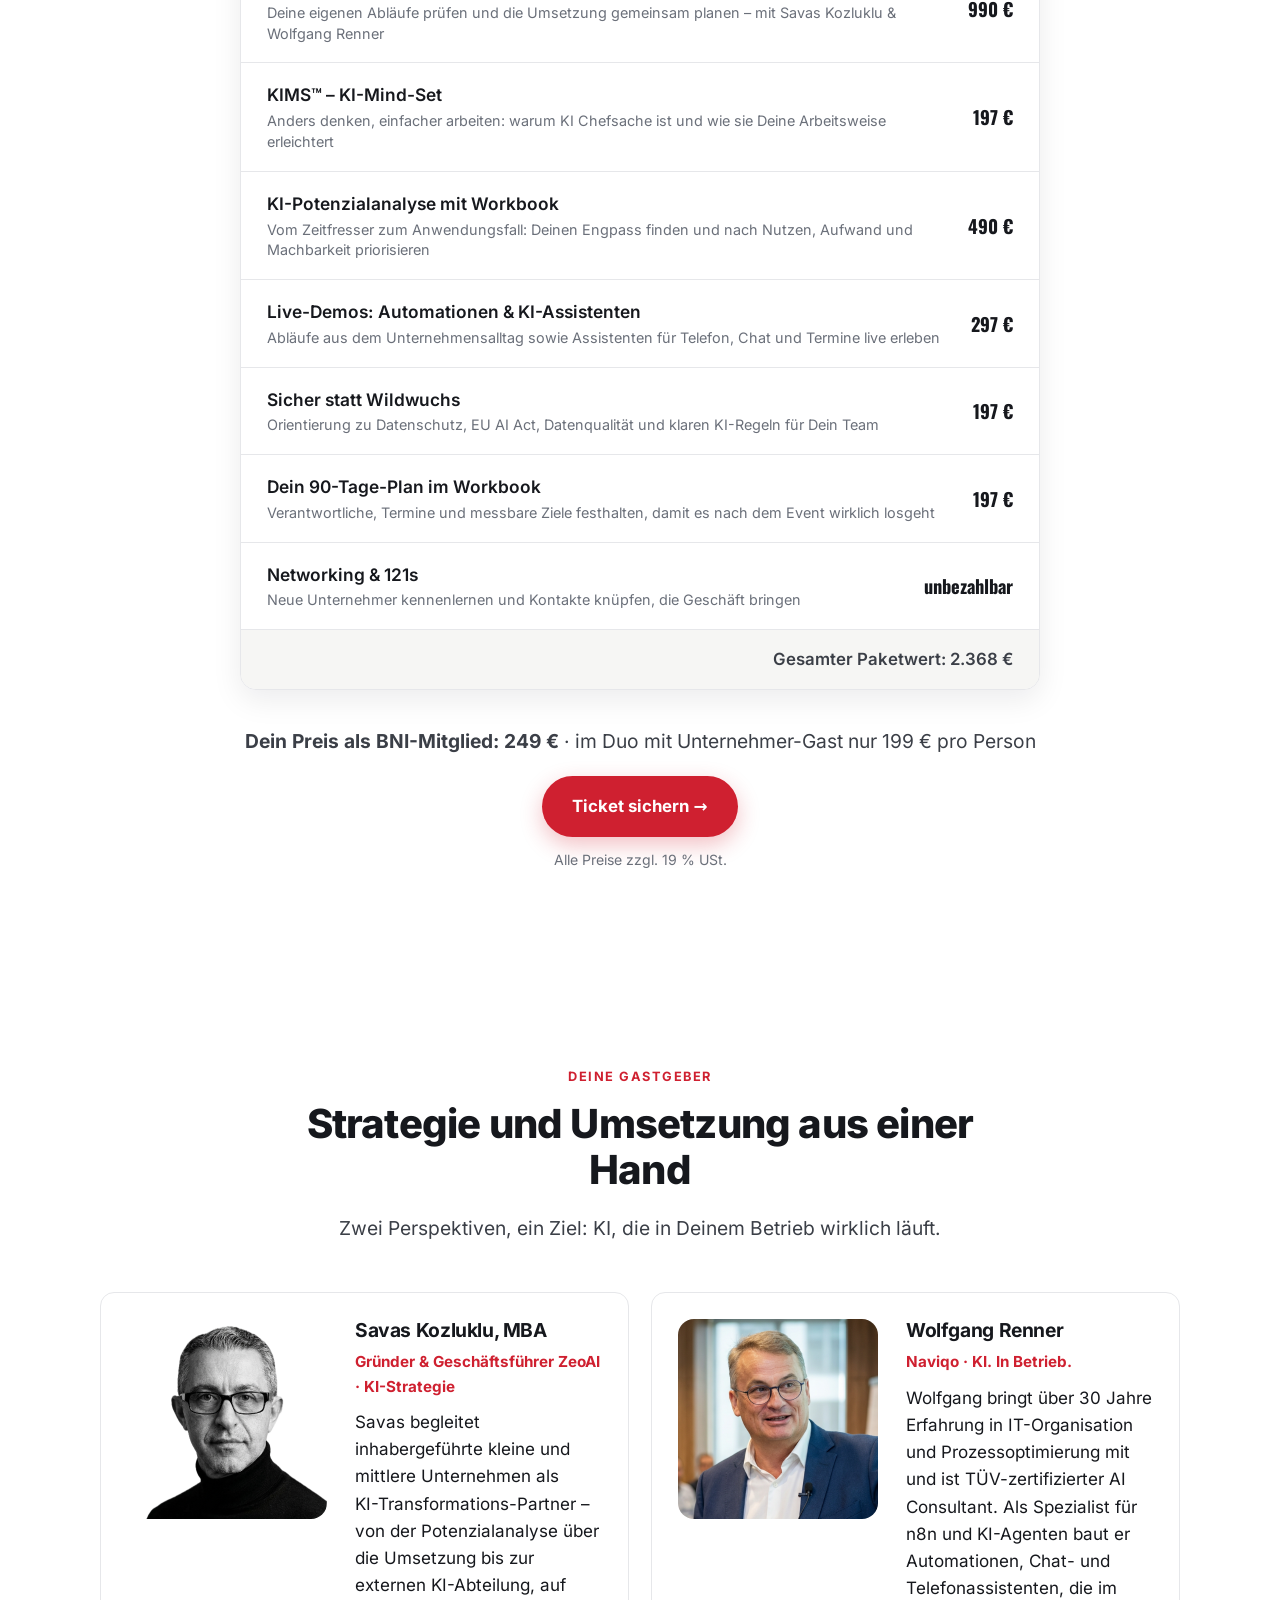
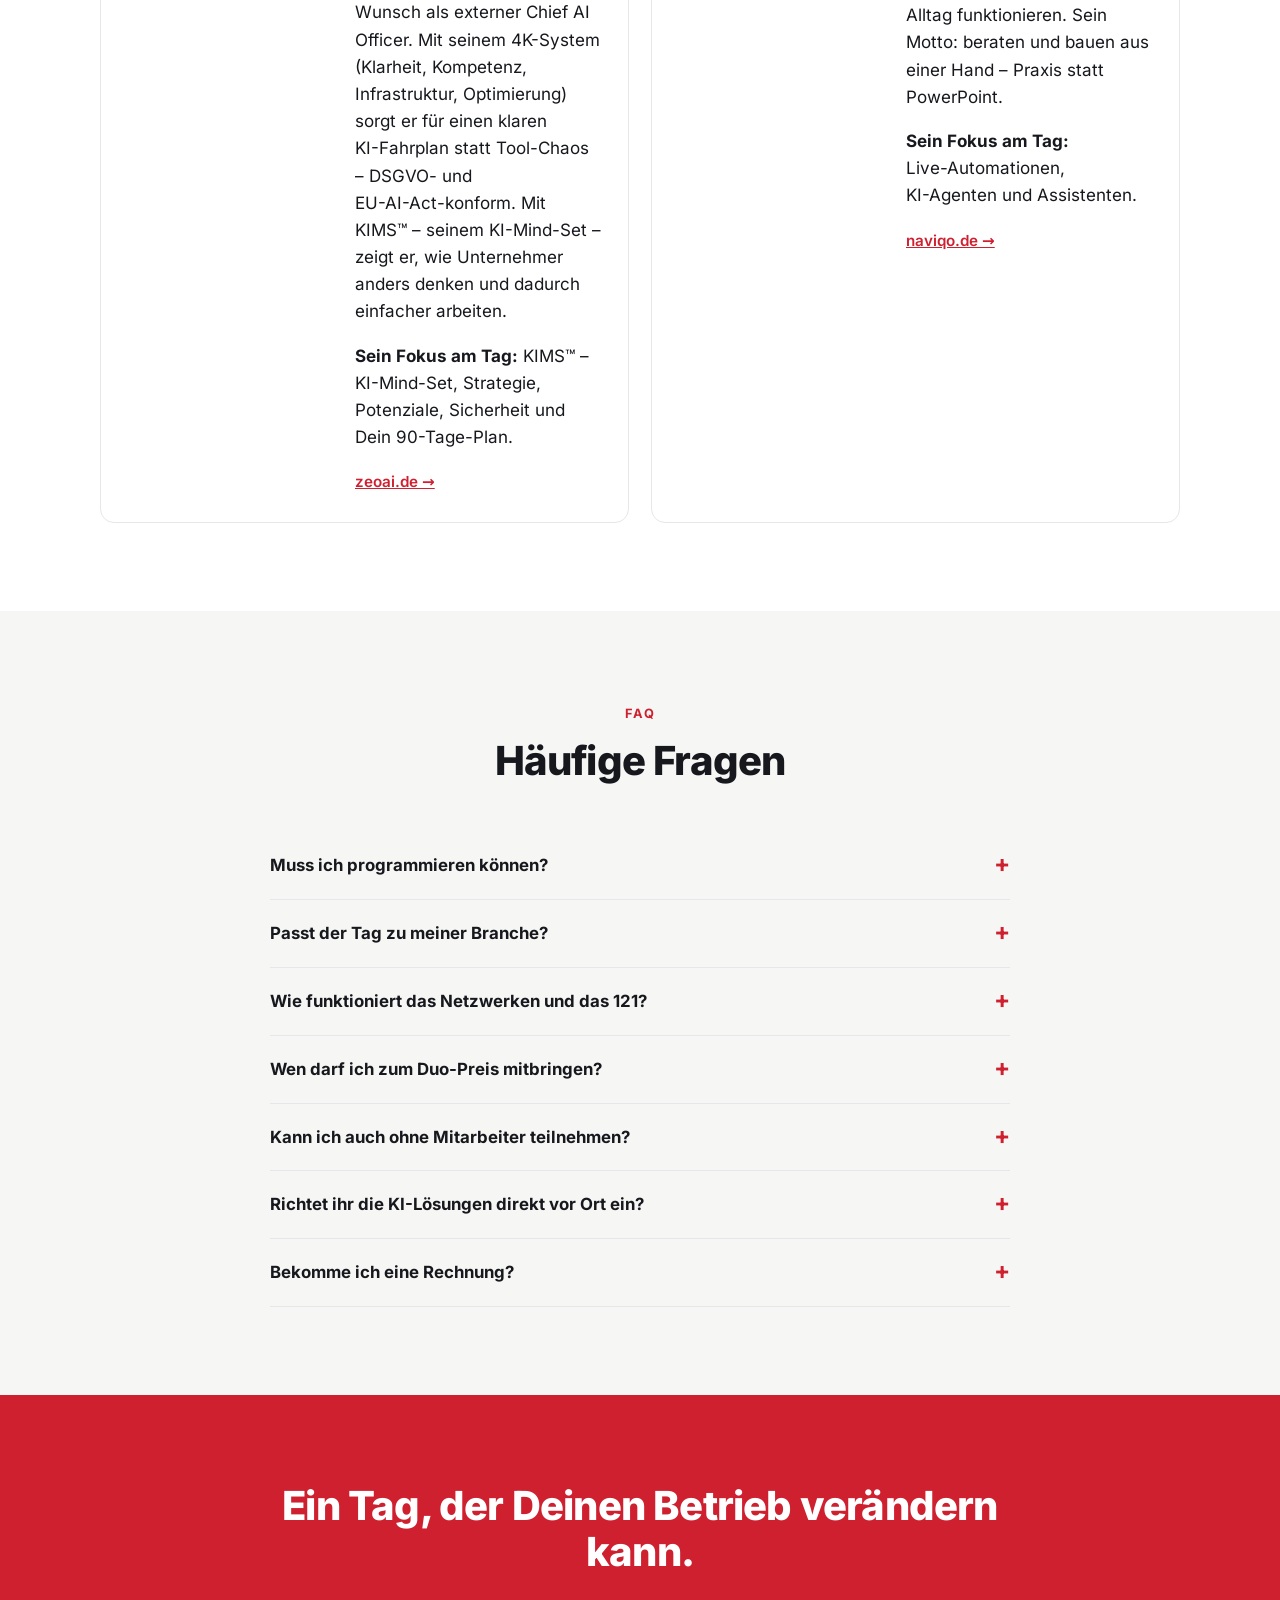
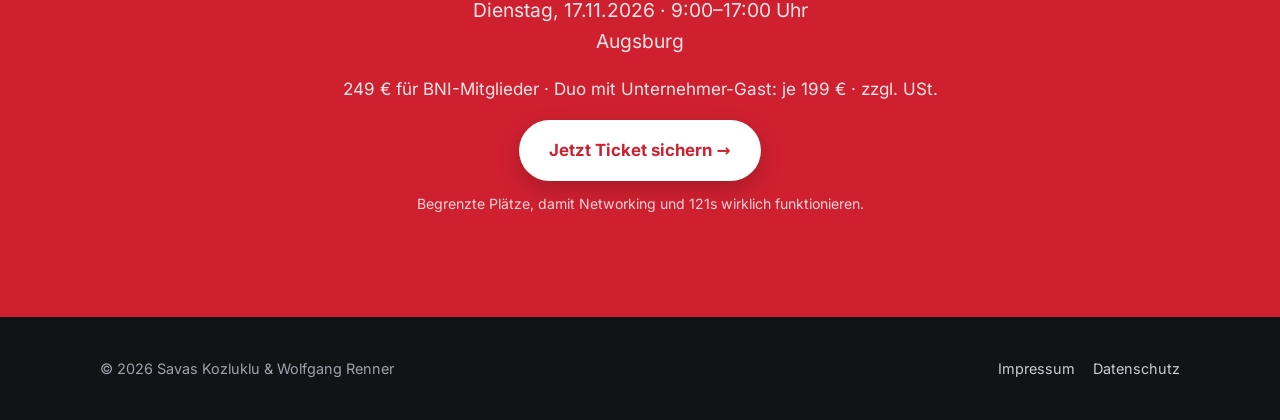
==== commit a7ed5cb6: "Zahlung per Rechnung, AGB entfernt, Anmeldung per E-Mail an wr@naviqo.de vorbereitet Co-Authored-By:" ====
--- a/index.html
+++ b/index.html
@@ -366,7 +366,7 @@
           </details>
           <details>
             <summary>Bekomme ich eine Rechnung?</summary>
-            <p>Ja, Du erhältst direkt nach der Buchung eine ordentliche Rechnung auf Dein Unternehmen mit ausgewiesener Umsatzsteuer.</p>
+            <p>Ja. Bezahlt wird bequem per Rechnung: Nach Deiner Anmeldung erhältst Du eine ordentliche Rechnung auf Dein Unternehmen mit ausgewiesener Umsatzsteuer und überweist den Betrag.</p>
           </details>
         </div>
       </div>
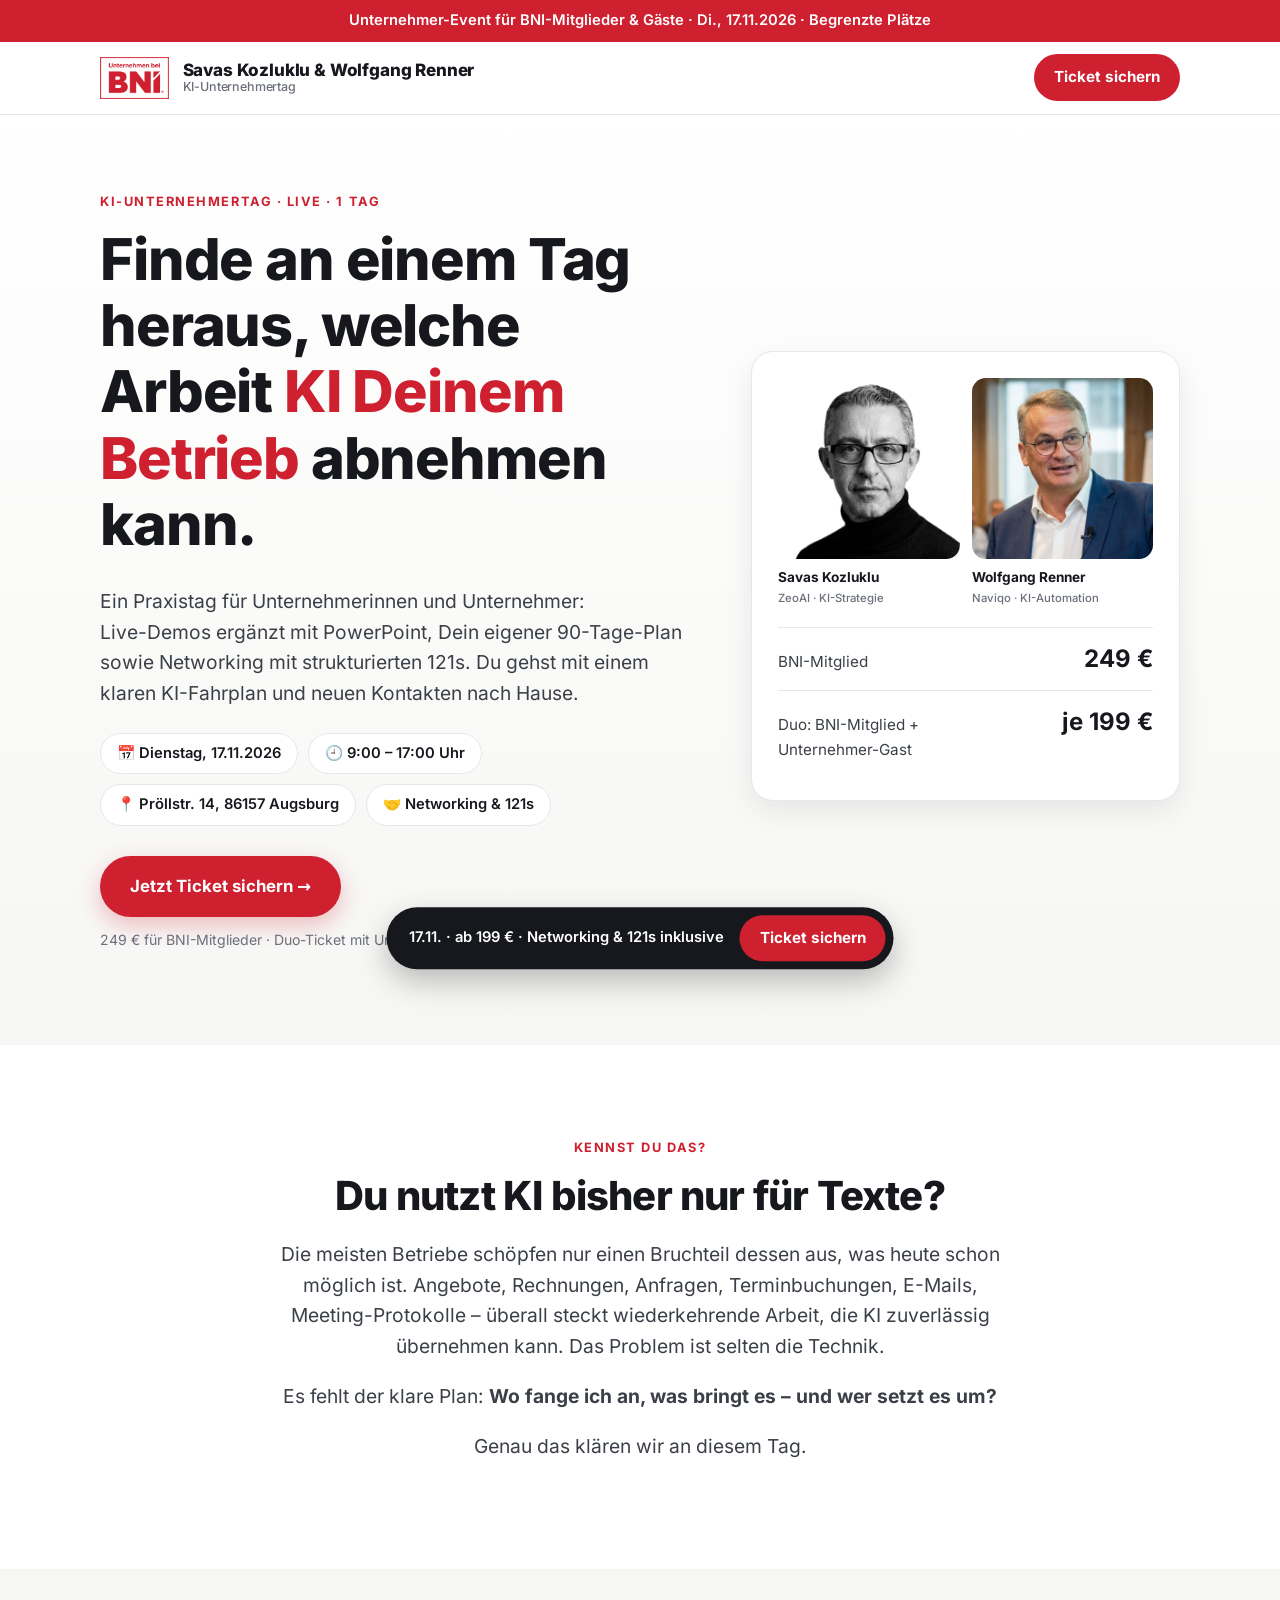
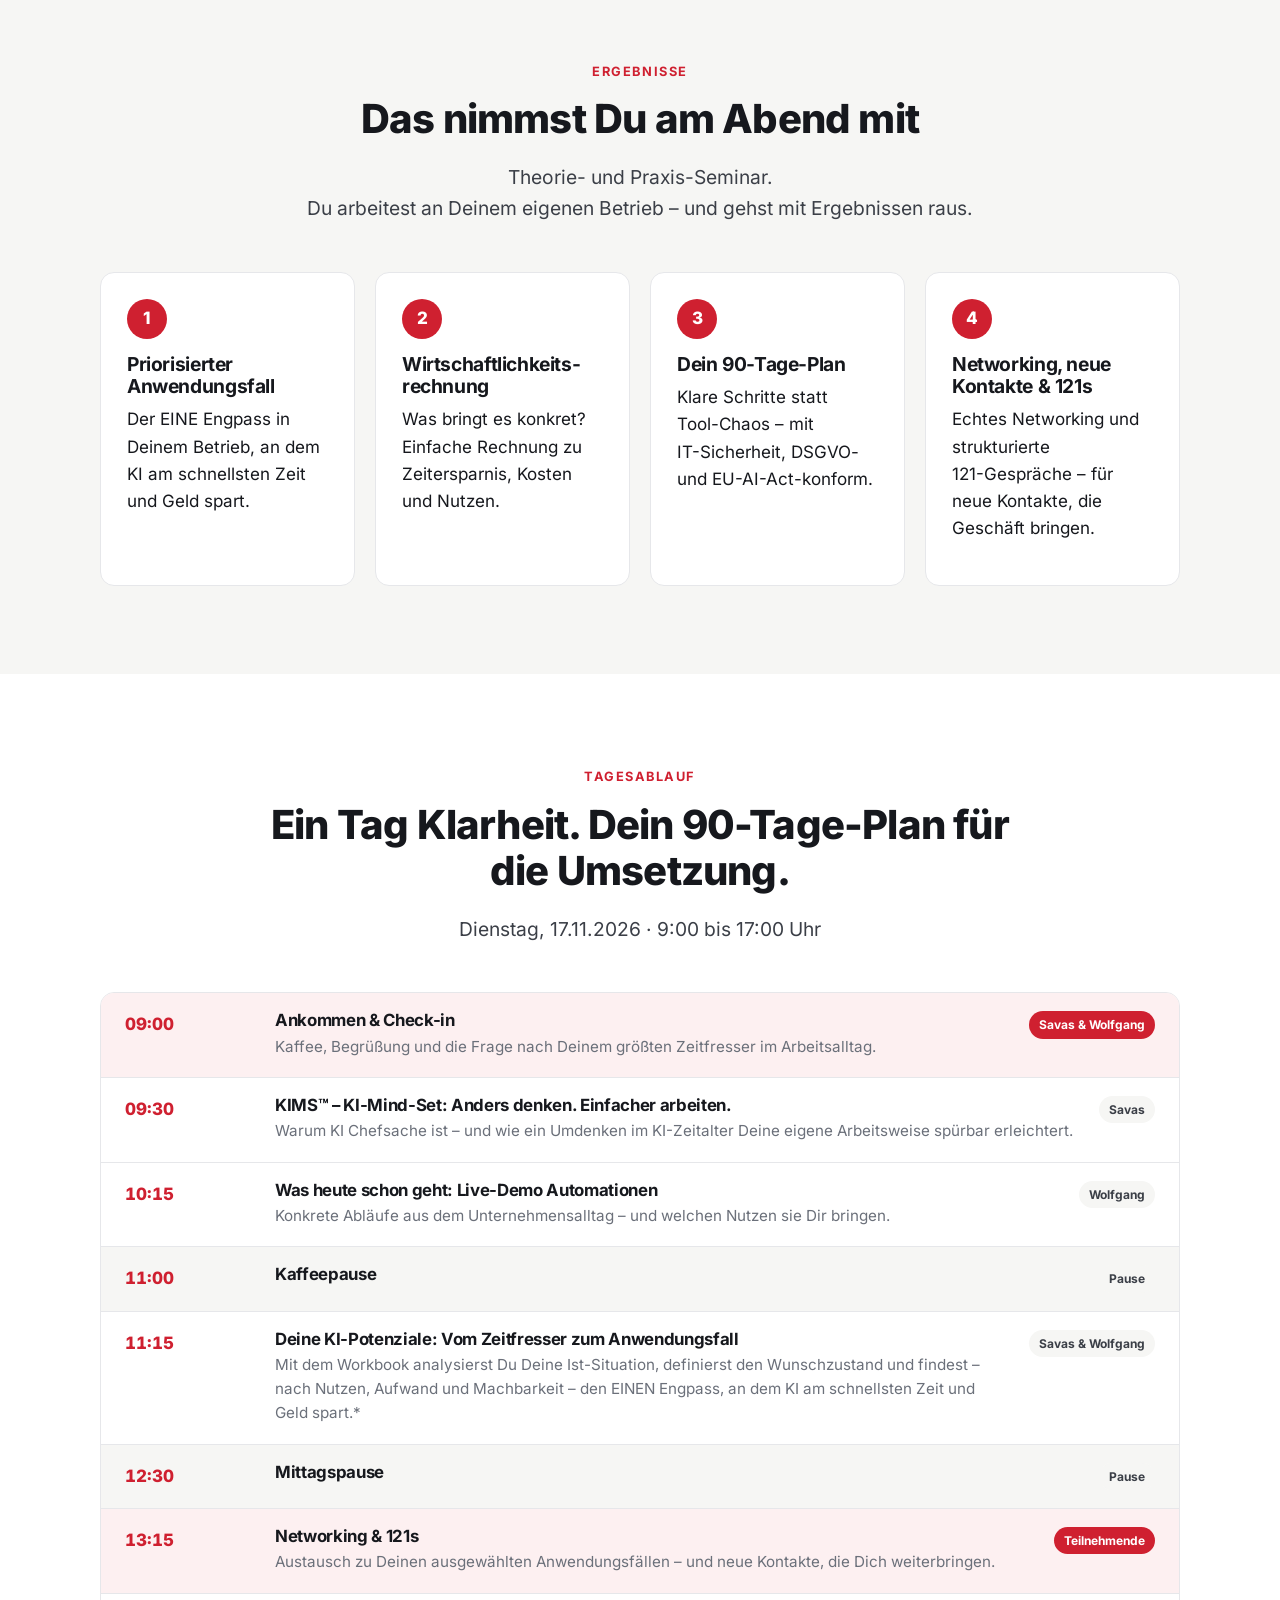
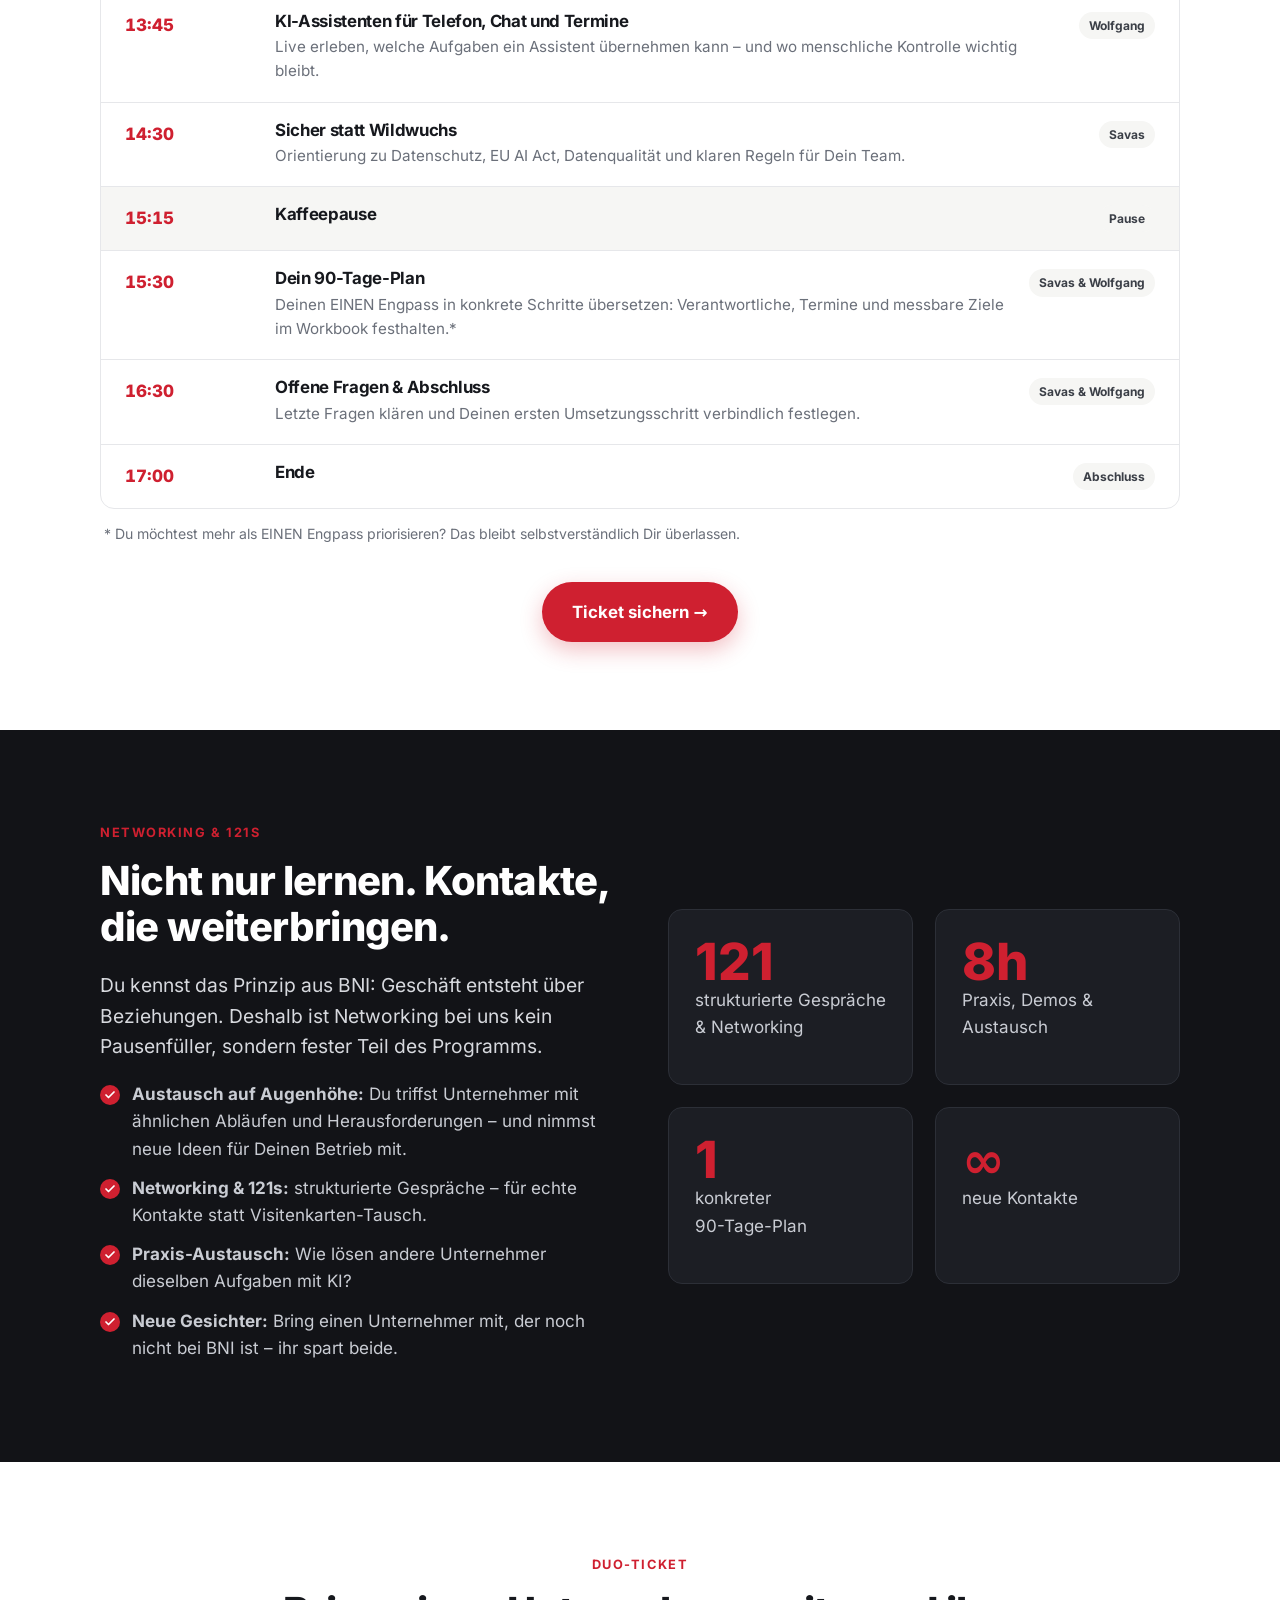
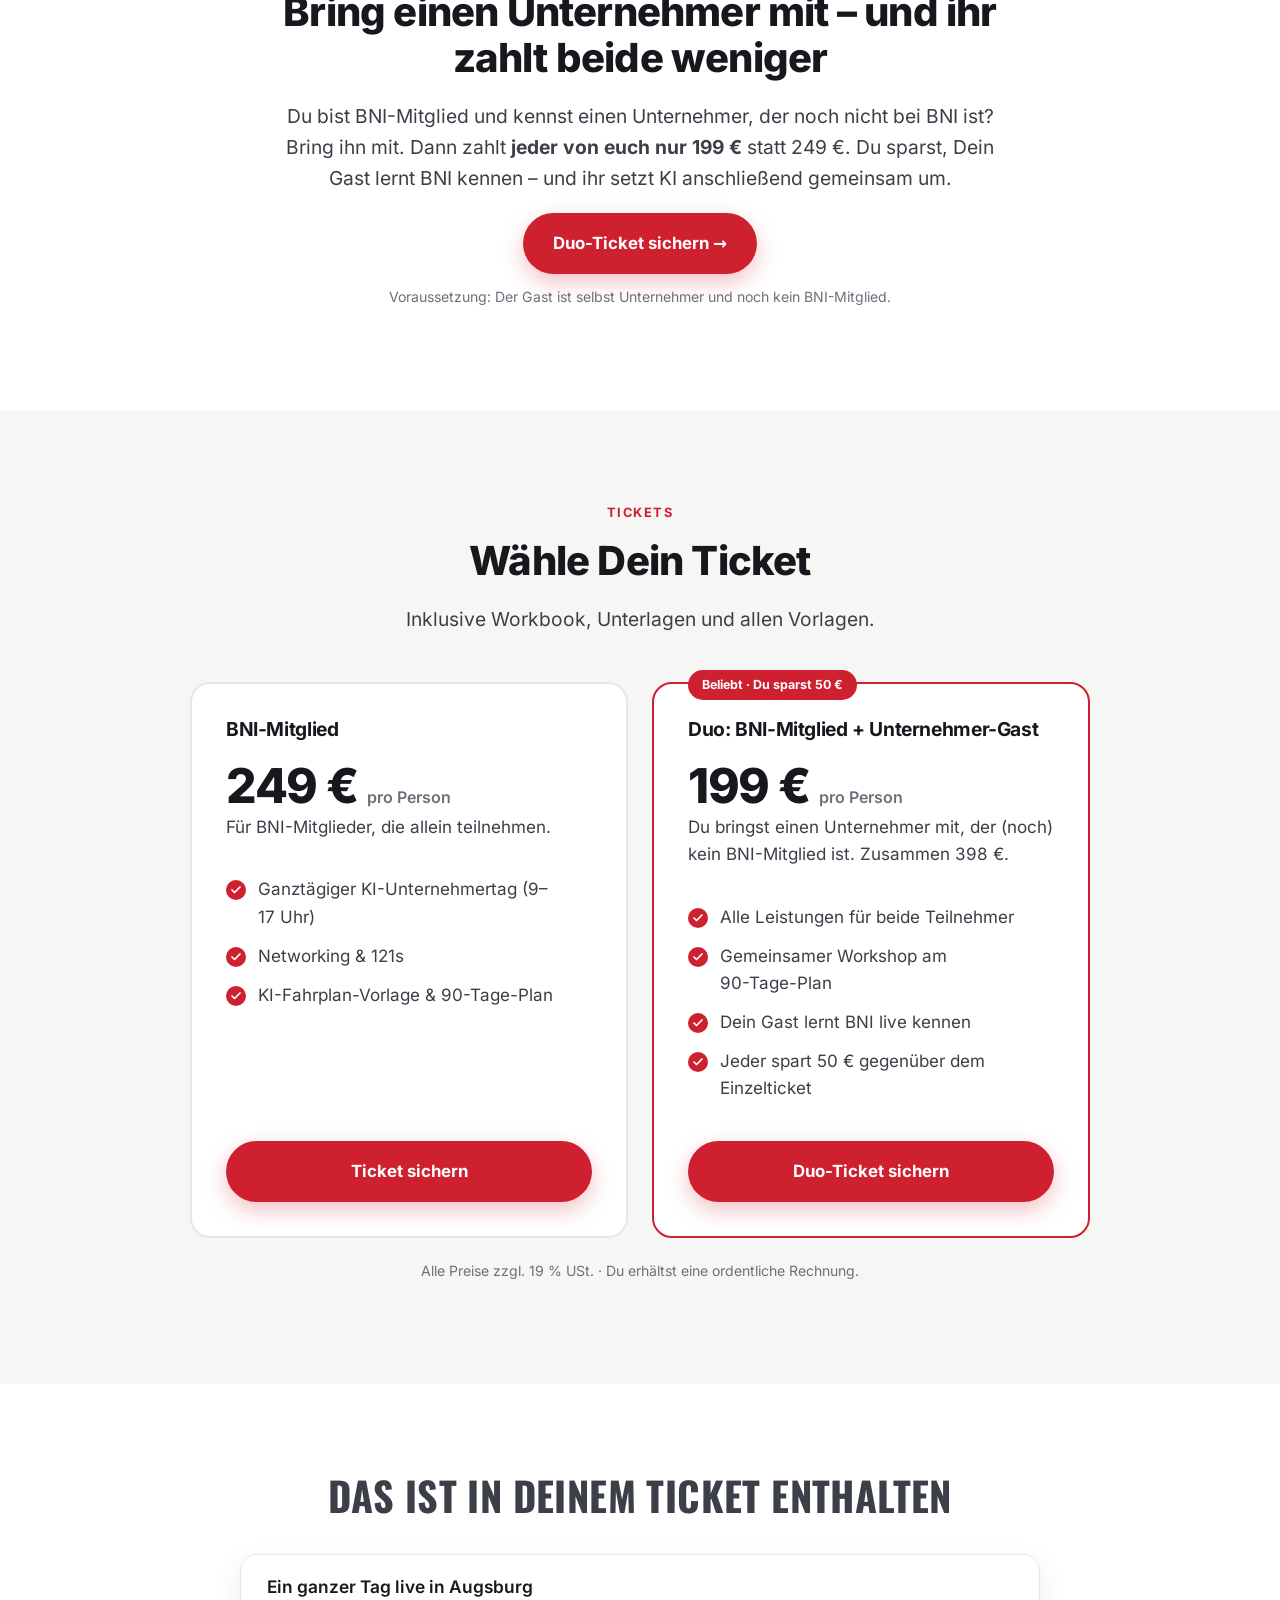
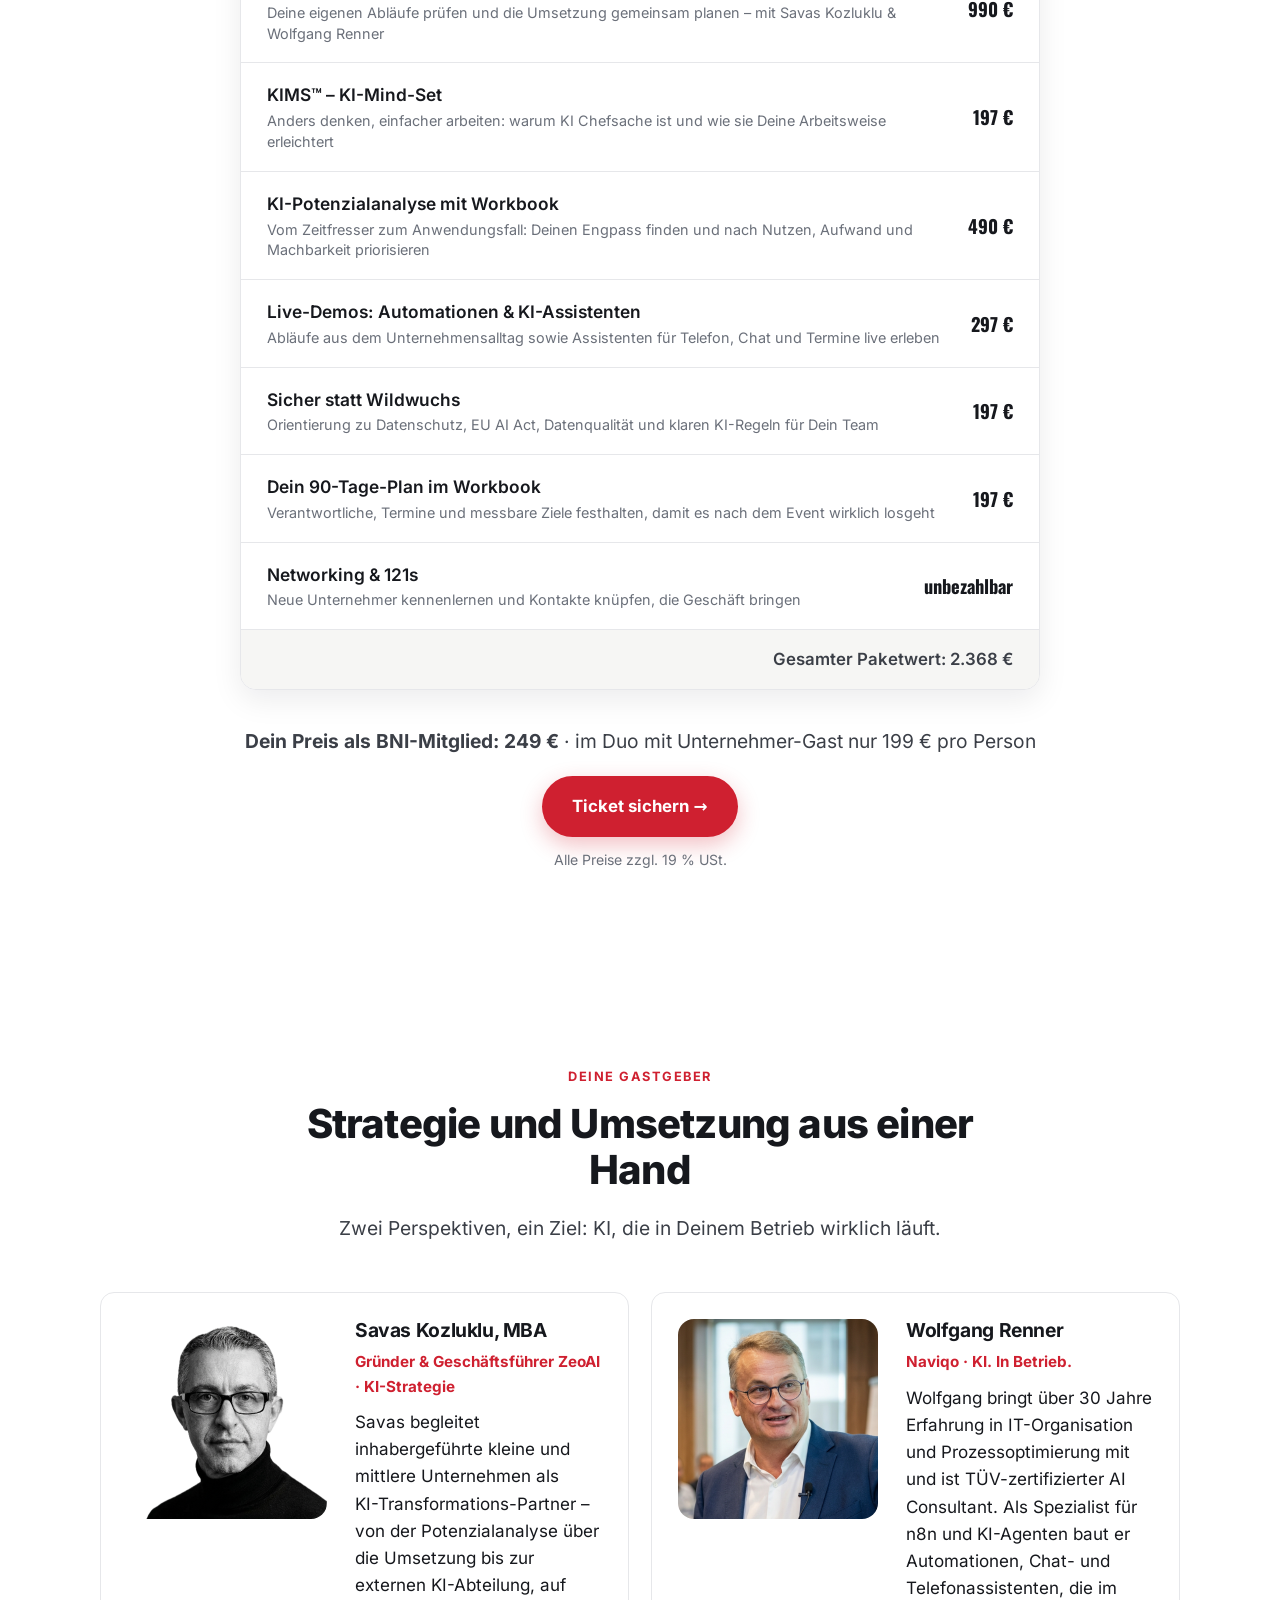
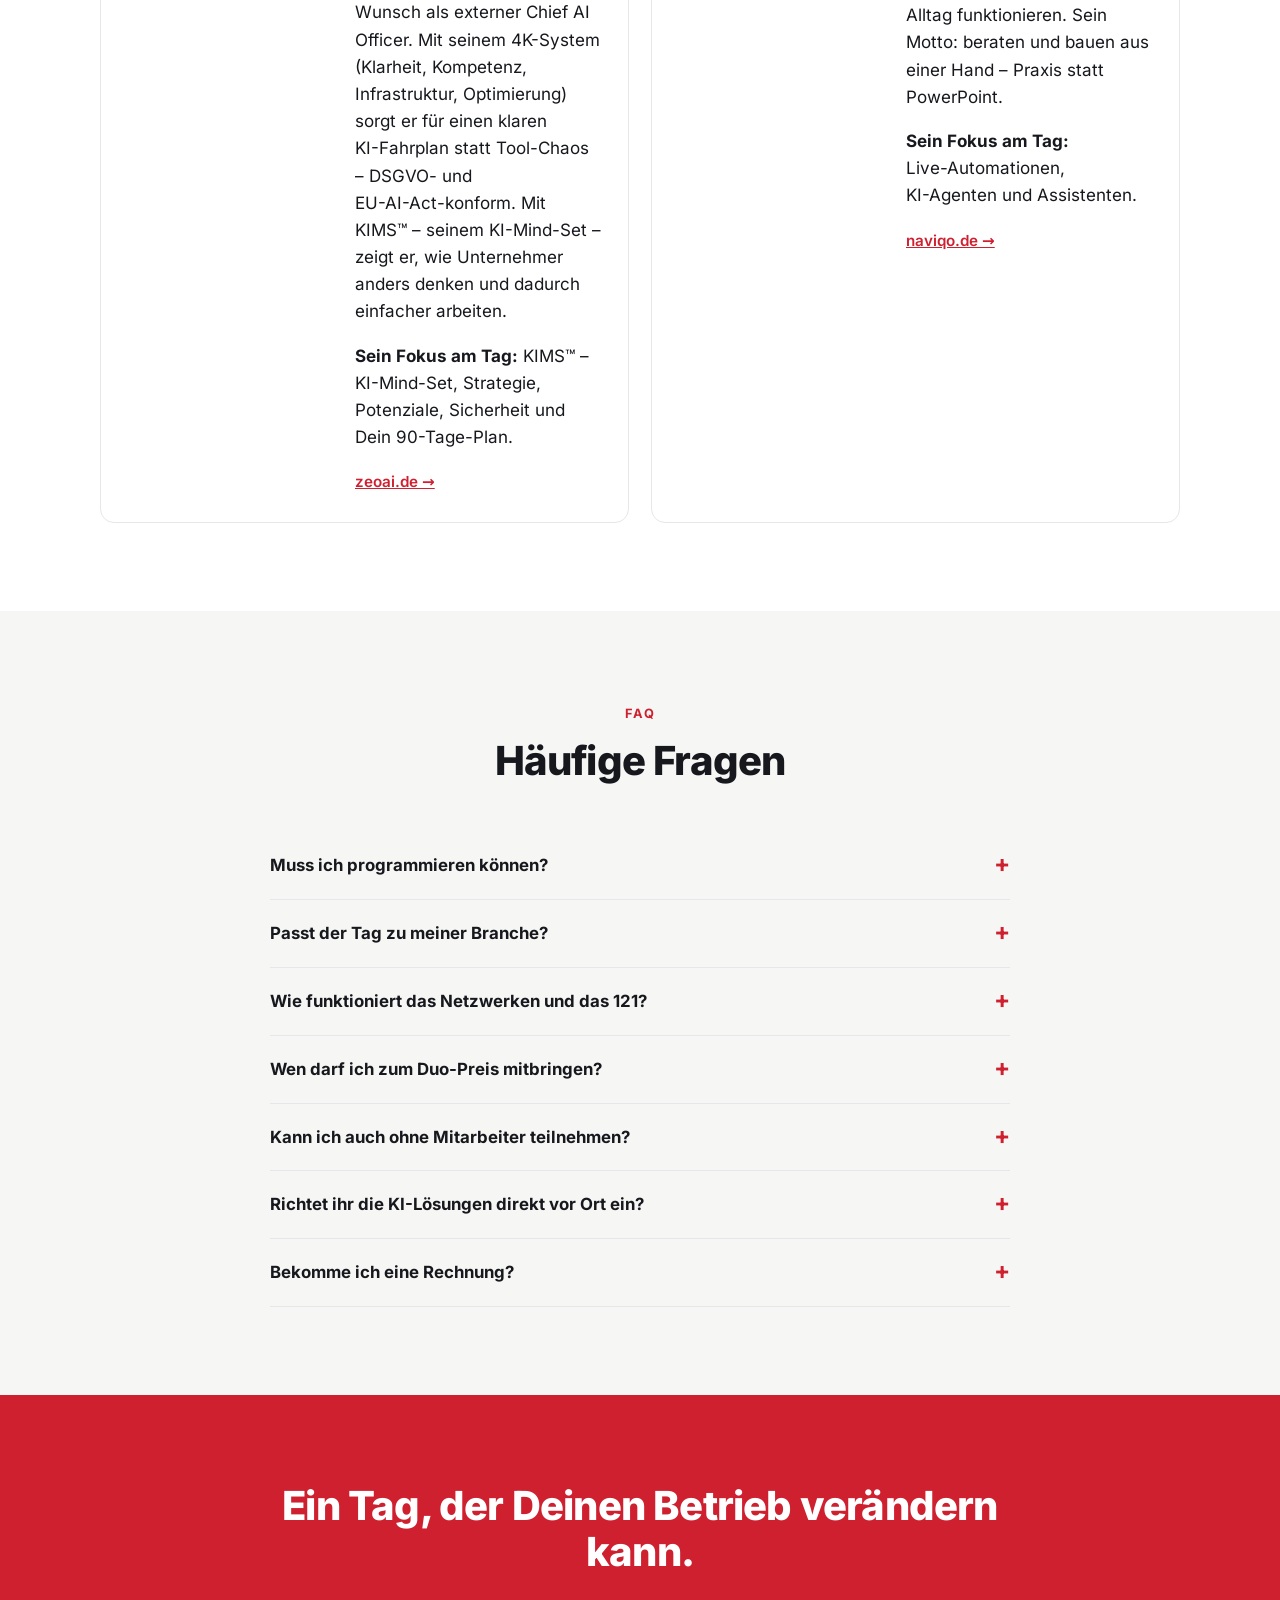
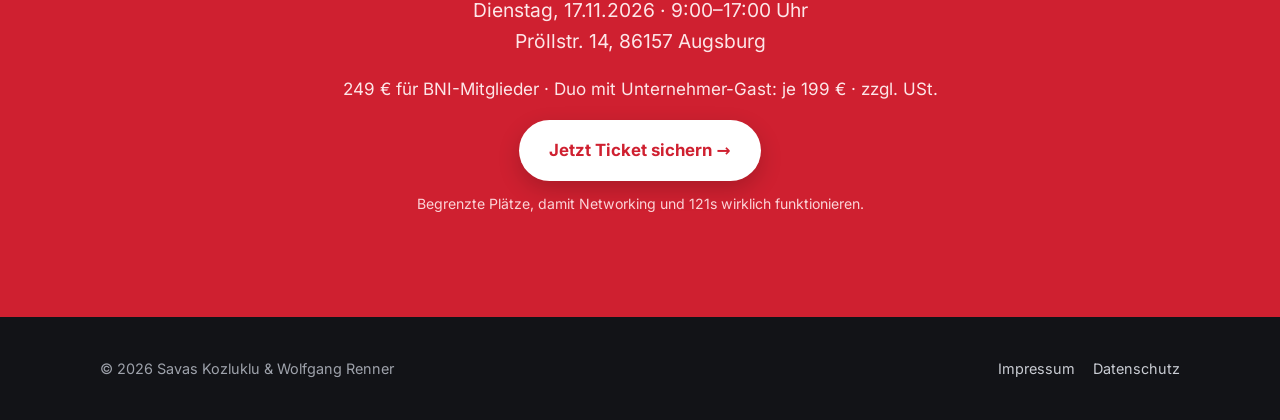
==== commit 72de2528: "Veranstaltungsort: Pröllstr. 14, 86157 Augsburg Co-Authored-By: Claude Opus 5.5 <noreply@anthropic.c" ====
--- a/index.html
+++ b/index.html
@@ -34,7 +34,7 @@
           <ul class="facts">
             <li>📅 Dienstag, 17.11.2026</li>
             <li>🕘 9:00&nbsp;–&nbsp;17:00&nbsp;Uhr</li>
-            <li>📍 Augsburg</li>
+            <li>📍 Pröllstr.&nbsp;14, 86157&nbsp;Augsburg</li>
             <li>🤝 Networking &amp; 121s</li>
           </ul>
           <a class="btn" href="checkout.html">Jetzt Ticket sichern →</a>
@@ -376,7 +376,7 @@
     <section class="final">
       <div class="container narrow center">
         <h2>Ein Tag, der Deinen Betrieb verändern kann.</h2>
-        <p class="lead" style="color:#fde6e8">Dienstag, 17.11.2026 · 9:00–17:00&nbsp;Uhr<br>Augsburg</p>
+        <p class="lead" style="color:#fde6e8">Dienstag, 17.11.2026 · 9:00–17:00&nbsp;Uhr<br>Pröllstr.&nbsp;14, 86157&nbsp;Augsburg</p>
         <p>249&nbsp;€ für <span class="nw">BNI-Mitglieder</span> · Duo mit <span class="nw">Unternehmer-Gast</span>: je 199&nbsp;€ · zzgl. USt.</p>
         <a class="btn" href="checkout.html">Jetzt Ticket sichern →</a>
         <p class="btn-note">Begrenzte Plätze, damit Networking und 121s wirklich funktionieren.</p>
